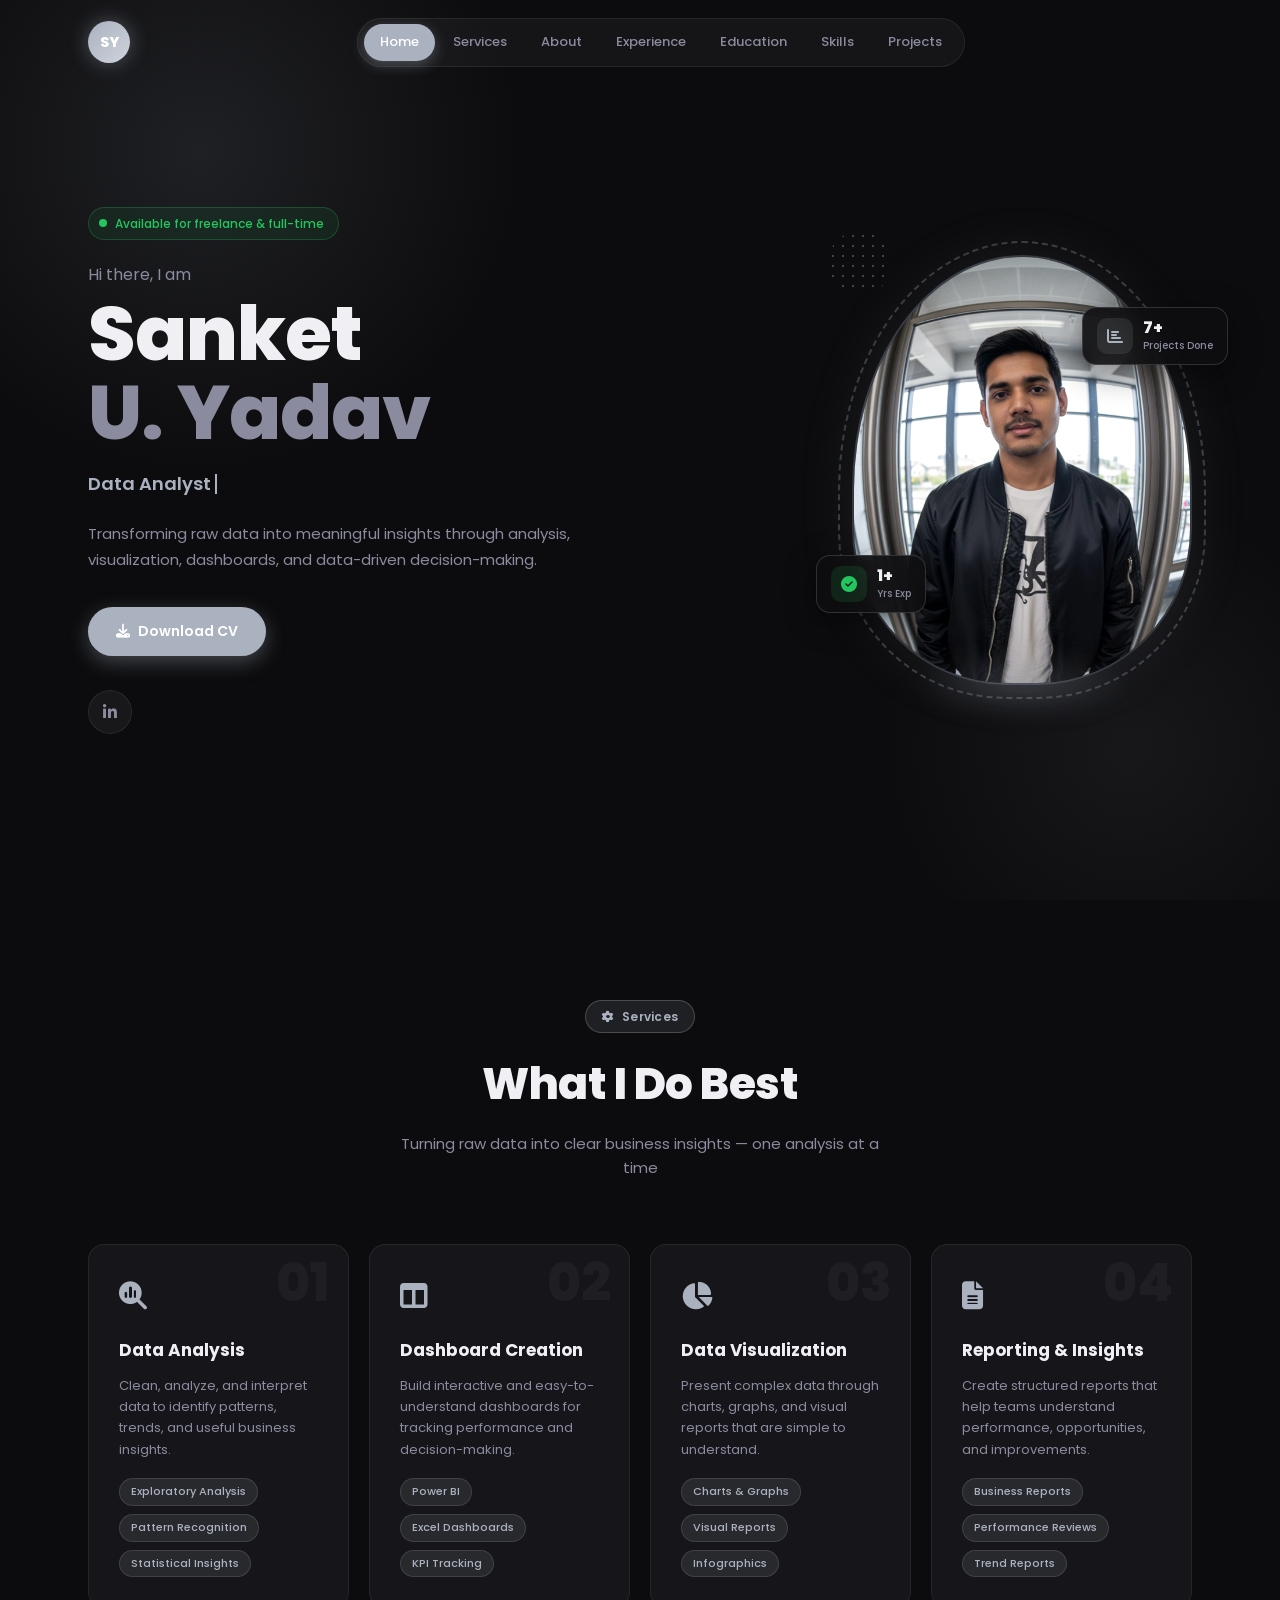
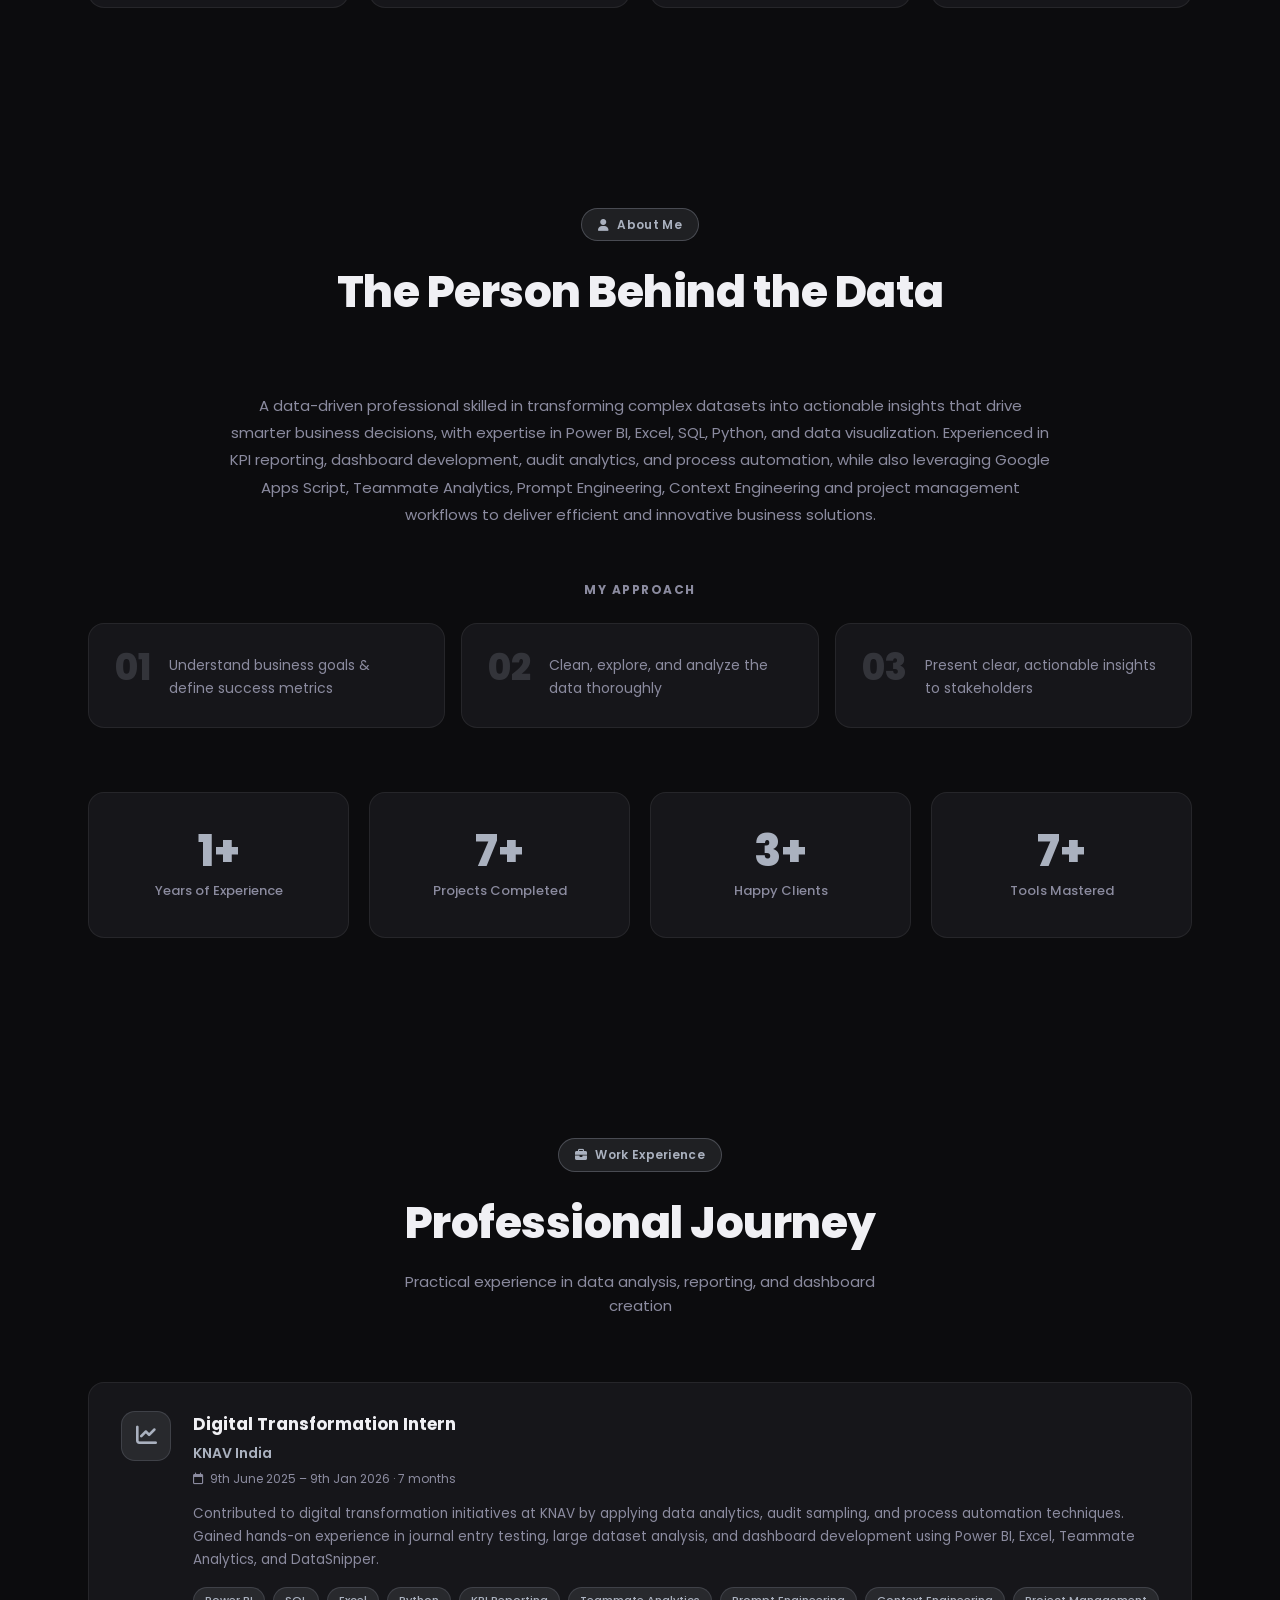
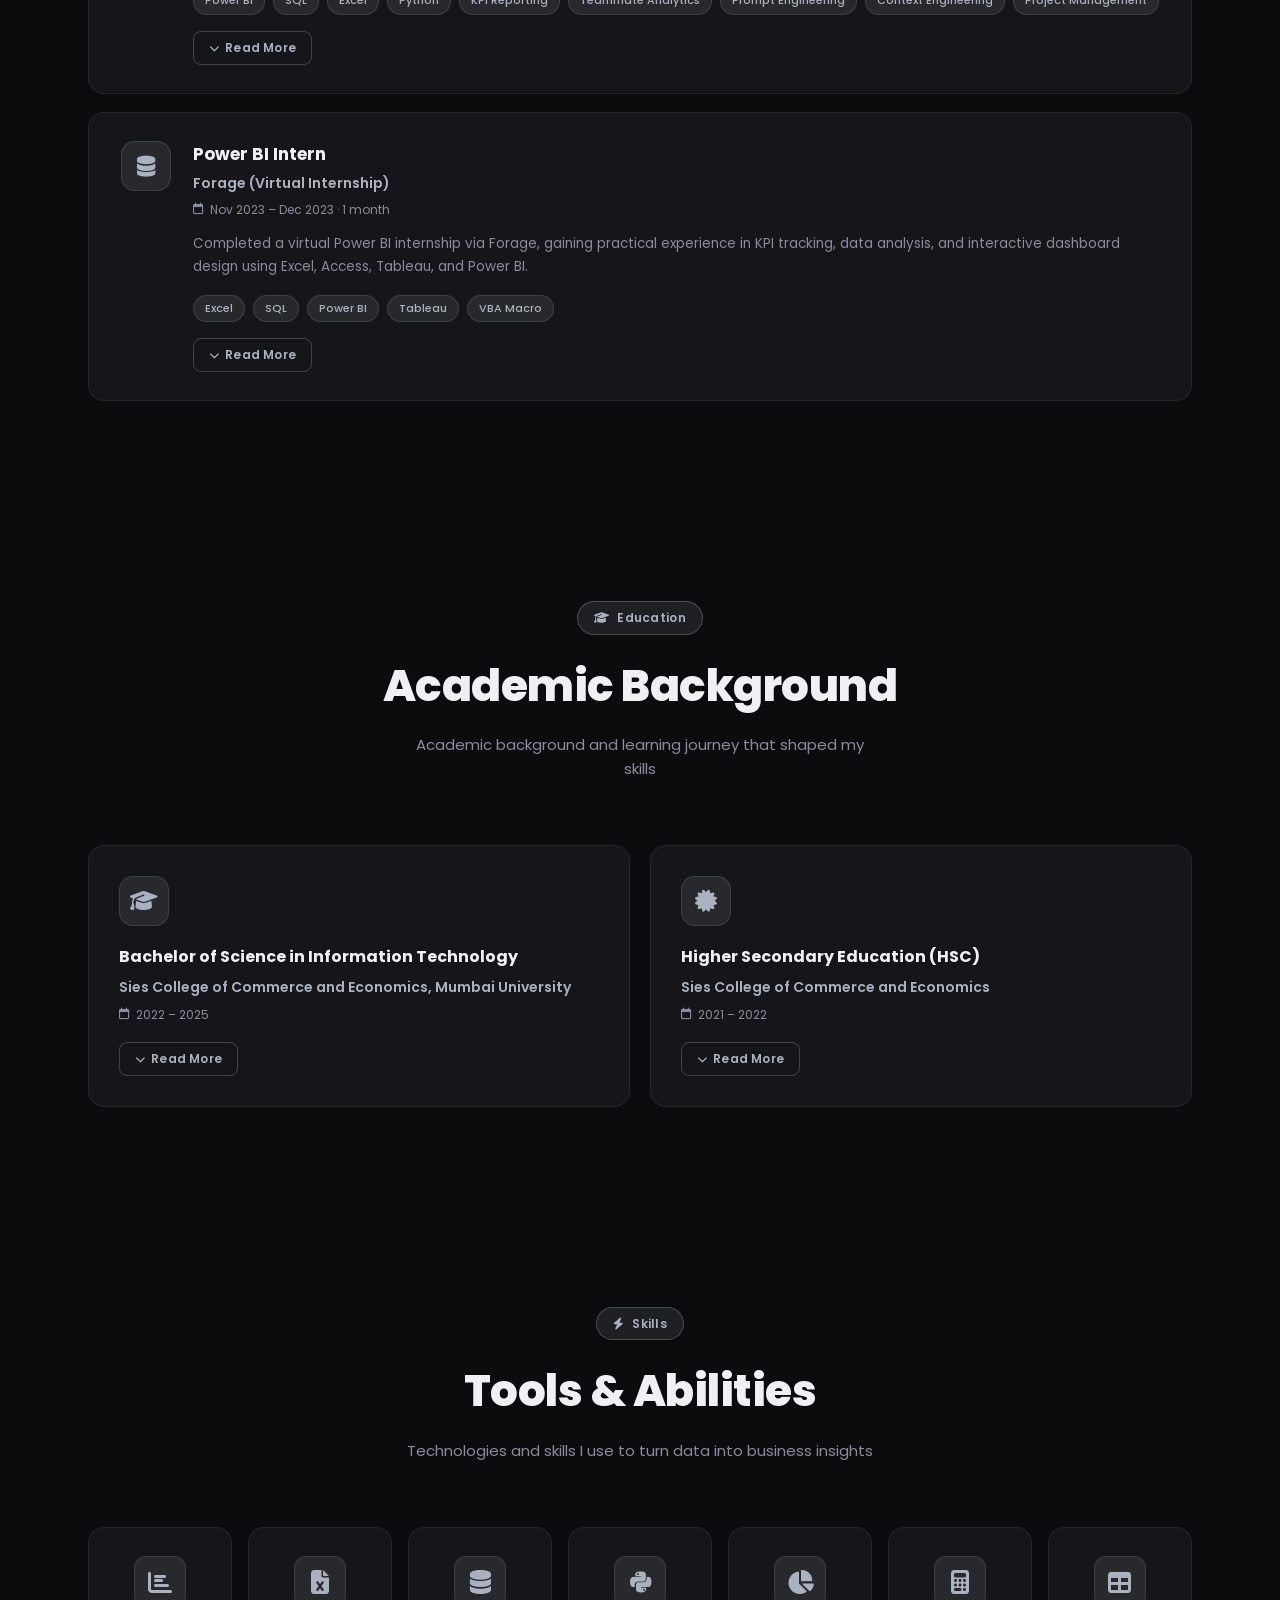
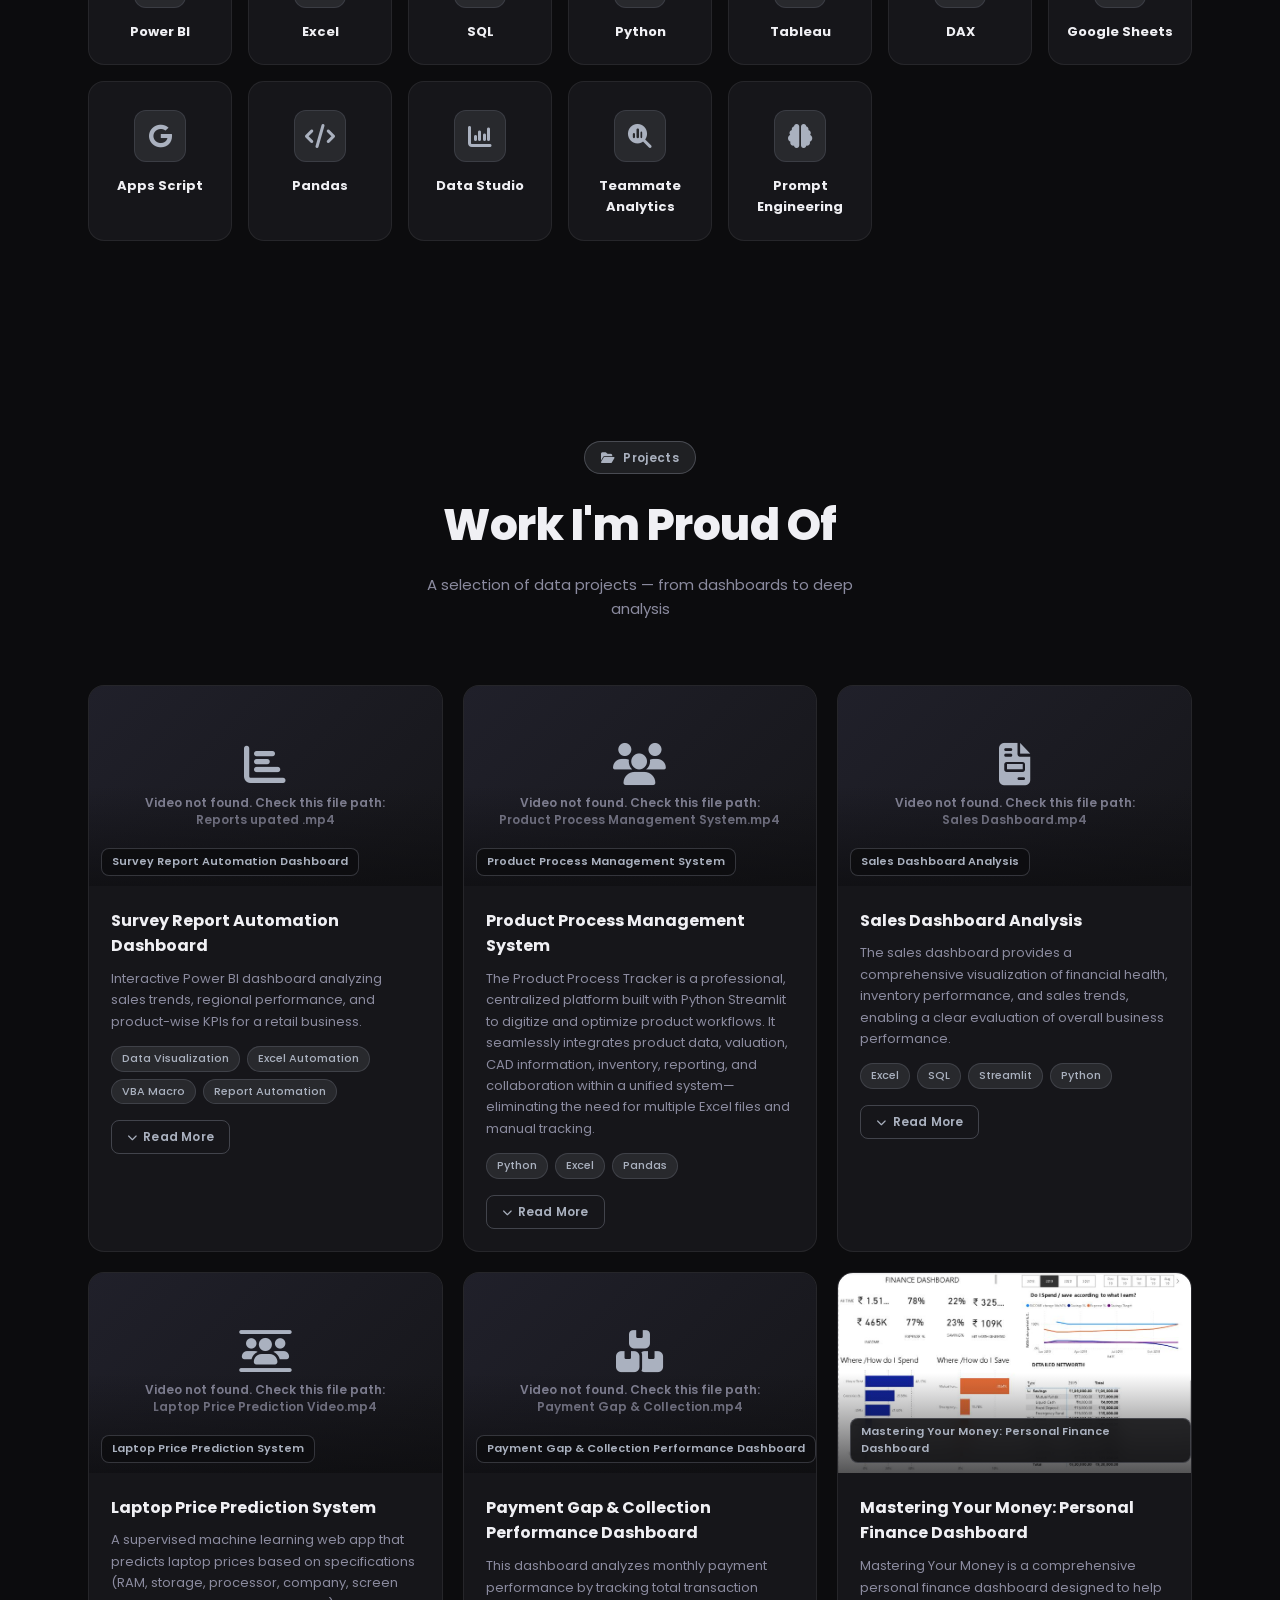
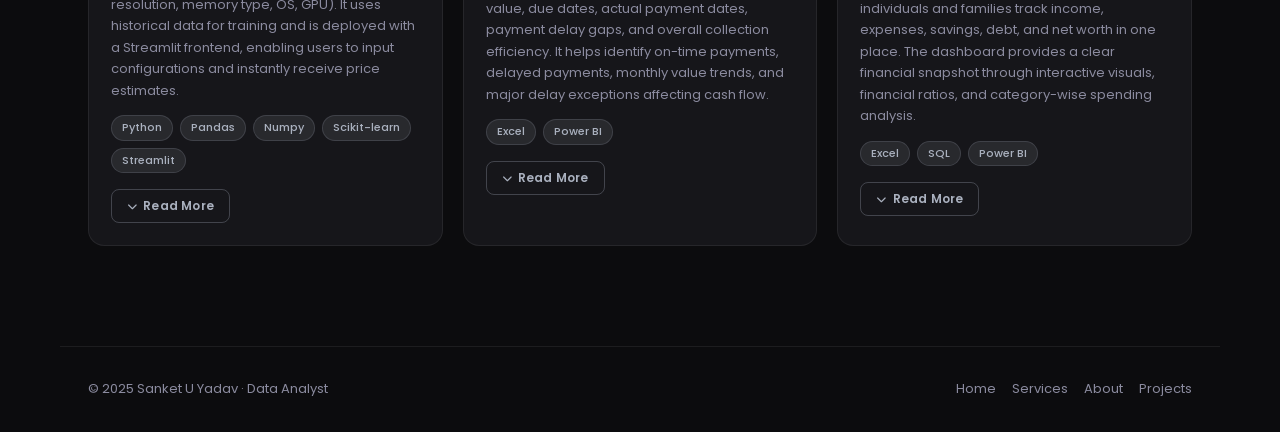
==== index.html @ 67f57cc2 "Add files via upload" ====
<!doctype html>
<html lang="en">
  <head>
    <meta charset="UTF-8" />
    <meta name="viewport" content="width=device-width, initial-scale=1.0" />
    <title>Sanket U Yadav · Data Analyst</title>
    <link
      href="https://fonts.googleapis.com/css2?family=Poppins:ital,wght@0,300;0,400;0,500;0,600;0,700;0,800;0,900;1,400&display=swap"
      rel="stylesheet"
    />
    <link
      rel="stylesheet"
      href="https://cdnjs.cloudflare.com/ajax/libs/font-awesome/6.5.0/css/all.min.css"
    />
    <style>
      :root {
        --accent: #aab1bf;
        --accent-dim: rgba(170, 177, 191, 0.12);
        --accent-glow: rgba(170, 177, 191, 0.25);
        --green: #22c55e;
        --gray: #8b8b9f;
        --bg: #0c0c0e;
        --bg-card: #16161a;
        --bg-card2: #1e1e23;
        --text: #f0f0f4;
        --text-sub: #8b8b9f;
        --border: rgba(255, 255, 255, 0.07);
        --accent-border: rgba(170, 177, 191, 0.3);
        --radius: 16px;
        --radius-lg: 24px;
        --t: 0.3s ease;
      }
      *,
      *::before,
      *::after {
        box-sizing: border-box;
        margin: 0;
        padding: 0;
      }
      html {
        scroll-behavior: smooth;
      }
      body {
        font-family: "Poppins", sans-serif;
        background: var(--bg);
        color: var(--text);
        overflow-x: hidden;
        line-height: 1.6;
      }
      ::-webkit-scrollbar {
        width: 5px;
      }
      ::-webkit-scrollbar-track {
        background: var(--bg);
      }
      ::-webkit-scrollbar-thumb {
        background: var(--accent);
        border-radius: 3px;
      }
      .wrap {
        max-width: 1160px;
        margin: 0 auto;
        padding: 0 28px;
      }
      a {
        text-decoration: none;
      }
      img {
        max-width: 100%;
      }

      /* HEADER */
      #siteHeader {
        position: fixed;
        top: 0;
        left: 0;
        right: 0;
        z-index: 1000;
        padding: 18px 0;
        transition:
          background var(--t),
          backdrop-filter var(--t),
          border-color var(--t);
        border-bottom: 1px solid transparent;
      }
      #siteHeader.scrolled {
        background: rgba(12, 12, 14, 0.9);
        backdrop-filter: blur(24px);
        -webkit-backdrop-filter: blur(24px);
        border-bottom-color: var(--border);
      }
      .nav-row {
        display: flex;
        align-items: center;
        justify-content: space-between;
        gap: 16px;
      }
      .logo-link {
        text-decoration: none;
      }
      .logo-circle {
        width: 42px;
        height: 42px;
        background: linear-gradient(135deg, var(--accent), #cfd4dd);
        border-radius: 50%;
        display: flex;
        align-items: center;
        justify-content: center;
        font-weight: 800;
        font-size: 14px;
        color: #fff;
        box-shadow: 0 0 20px rgba(170, 177, 191, 0.4);
      }
      .pill-nav {
        background: rgba(255, 255, 255, 0.04);
        border: 1px solid var(--border);
        border-radius: 50px;
        padding: 5px 6px;
        display: flex;
        gap: 2px;
      }
      .pill-nav a {
        color: var(--text-sub);
        font-size: 13px;
        font-weight: 500;
        padding: 8px 16px;
        border-radius: 50px;
        transition: all var(--t);
      }
      .pill-nav a:hover {
        color: var(--text);
      }
      .pill-nav a.active {
        background: var(--accent);
        color: #fff;
        box-shadow: 0 4px 14px rgba(170, 177, 191, 0.35);
      }
      .nav-right {
        display: flex;
        align-items: center;
        gap: 12px;
      }
      .ham {
        display: none;
        flex-direction: column;
        gap: 5px;
        background: none;
        border: none;
        cursor: pointer;
        padding: 4px;
      }
      .ham span {
        display: block;
        width: 22px;
        height: 2px;
        background: var(--text);
        border-radius: 2px;
        transition: all 0.3s;
      }
      .ham.active span:nth-child(1) {
        transform: translateY(7px) rotate(45deg);
      }
      .ham.active span:nth-child(2) {
        opacity: 0;
      }
      .ham.active span:nth-child(3) {
        transform: translateY(-7px) rotate(-45deg);
      }

      /* MOBILE NAV */
      .mob-nav {
        display: none;
        flex-direction: column;
        position: fixed;
        top: 73px;
        left: 0;
        right: 0;
        z-index: 999;
        background: rgba(12, 12, 14, 0.97);
        backdrop-filter: blur(24px);
        border-bottom: 1px solid var(--border);
        padding: 16px 24px 24px;
        gap: 4px;
        transform: translateY(-20px);
        opacity: 0;
        pointer-events: none;
        transition: all 0.3s;
      }
      .mob-nav.open {
        transform: translateY(0);
        opacity: 1;
        pointer-events: all;
      }
      .mob-nav a {
        color: var(--text-sub);
        padding: 12px 16px;
        border-radius: 12px;
        font-size: 14px;
        font-weight: 500;
        transition: all var(--t);
      }
      .mob-nav a:hover {
        background: var(--accent-dim);
        color: var(--accent);
      }
      .mob-nav a.blue {
        color: var(--accent);
      }

      /* HERO */
      #home {
        min-height: 100vh;
        display: flex;
        align-items: center;
        position: relative;
        overflow: hidden;
        padding: 100px 0 60px;
      }
      .hero-glow {
        position: absolute;
        top: -200px;
        left: -150px;
        width: 700px;
        height: 700px;
        background: radial-gradient(
          circle,
          rgba(170, 177, 191, 0.12) 0%,
          transparent 65%
        );
        pointer-events: none;
        z-index: 0;
      }
      .hero-glow-2 {
        position: absolute;
        bottom: -100px;
        right: -100px;
        width: 500px;
        height: 500px;
        background: radial-gradient(
          circle,
          rgba(170, 177, 191, 0.07) 0%,
          transparent 70%
        );
        pointer-events: none;
        z-index: 0;
      }
      .hero-inner {
        position: relative;
        z-index: 1;
        width: 100%;
        max-width: 1160px;
        margin: 0 auto;
        padding: 0 28px;
        display: flex;
        align-items: center;
        justify-content: space-between;
        gap: 48px;
      }
      .hero-left {
        flex: 1;
        max-width: 580px;
      }
      .hero-status {
        display: inline-flex;
        align-items: center;
        gap: 8px;
        background: rgba(34, 197, 94, 0.08);
        border: 1px solid rgba(34, 197, 94, 0.25);
        border-radius: 50px;
        padding: 6px 14px 6px 10px;
        font-size: 12px;
        font-weight: 500;
        color: var(--green);
        margin-bottom: 22px;
      }
      .hero-status-dot {
        width: 8px;
        height: 8px;
        background: var(--green);
        border-radius: 50%;
        animation: pulse-dot 2s ease-in-out infinite;
      }
      @keyframes pulse-dot {
        0%,
        100% {
          box-shadow: 0 0 0 0 rgba(34, 197, 94, 0.4);
        }
        50% {
          box-shadow: 0 0 0 5px rgba(34, 197, 94, 0);
        }
      }
      .hero-greeting {
        display: block;
        font-size: 16px;
        font-weight: 400;
        color: var(--text-sub);
        margin-bottom: 8px;
      }
      .hero-h1 {
        font-size: clamp(44px, 6vw, 76px);
        font-weight: 800;
        line-height: 1.03;
        margin-bottom: 18px;
        letter-spacing: -1px;
      }
      .hero-role {
        display: flex;
        align-items: center;
        font-size: 18px;
        font-weight: 600;
        color: var(--accent);
        margin-bottom: 22px;
        min-height: 28px;
      }
      .typed-cursor {
        display: inline-block;
        width: 2px;
        height: 1.1em;
        background: var(--accent);
        margin-left: 4px;
        animation: blink-cursor 0.75s step-end infinite;
        vertical-align: middle;
        flex-shrink: 0;
      }
      @keyframes blink-cursor {
        0%,
        100% {
          opacity: 1;
        }
        50% {
          opacity: 0;
        }
      }
      .hero-desc {
        color: var(--text-sub);
        font-size: 15px;
        line-height: 1.75;
        margin-bottom: 34px;
        max-width: 500px;
      }
      .hero-ctas {
        display: flex;
        gap: 12px;
        flex-wrap: wrap;
        margin-bottom: 34px;
      }
      .btn-primary {
        background: var(--accent);
        color: #fff;
        padding: 13px 28px;
        border-radius: 50px;
        font-size: 14px;
        font-weight: 600;
        display: inline-flex;
        align-items: center;
        gap: 8px;
        transition: all var(--t);
        box-shadow: 0 6px 20px rgba(170, 177, 191, 0.35);
      }
      .btn-primary:hover {
        opacity: 0.88;
        transform: translateY(-2px);
      }
      .btn-secondary {
        background: rgba(255, 255, 255, 0.05);
        border: 1px solid var(--border);
        color: var(--text);
        padding: 13px 28px;
        border-radius: 50px;
        font-size: 14px;
        font-weight: 600;
        display: inline-flex;
        align-items: center;
        gap: 8px;
        transition: all var(--t);
      }
      .btn-secondary:hover {
        background: rgba(255, 255, 255, 0.09);
        transform: translateY(-2px);
      }
      .hero-socials {
        display: flex;
        gap: 10px;
      }
      .social-btn {
        width: 44px;
        height: 44px;
        background: rgba(255, 255, 255, 0.05);
        border: 1px solid var(--border);
        border-radius: 50%;
        display: flex;
        align-items: center;
        justify-content: center;
        color: var(--text-sub);
        font-size: 16px;
        transition: all var(--t);
      }
      .social-btn:hover {
        background: var(--accent);
        color: #fff;
        border-color: var(--accent);
        transform: translateY(-3px);
        box-shadow: 0 6px 16px rgba(170, 177, 191, 0.35);
      }

      /* PROFILE FRAME */
      .hero-right {
        flex-shrink: 0;
      }
      .pf-frame {
        position: relative;
        width: 340px;
        height: 430px;
      }
      .pf-ring {
        position: absolute;
        inset: -14px;
        border: 2px dashed rgba(170, 177, 191, 0.28);
        border-radius: 55% 55% 50% 50% / 60% 60% 40% 40%;
        animation: spin-ring 22s linear infinite;
      }
      @keyframes spin-ring {
        to {
          transform: rotate(360deg);
        }
      }
      .pf-dots-tl {
        position: absolute;
        top: -24px;
        left: -24px;
        width: 64px;
        height: 64px;
        background-image: radial-gradient(
          circle,
          rgba(170, 177, 191, 0.35) 1.5px,
          transparent 1.5px
        );
        background-size: 10px 10px;
        border-radius: 50%;
        z-index: 2;
      }
      .pf-bg {
        position: absolute;
        inset: 0;
        border-radius: 55% 55% 50% 50% / 60% 60% 40% 40%;
        overflow: hidden;
        background: linear-gradient(160deg, #20202a 0%, #131316 100%);
        border: 2px solid rgba(170, 177, 191, 0.22);
        box-shadow:
          inset 0 0 40px rgba(0, 0, 0, 0.5),
          0 0 60px rgba(170, 177, 191, 0.1);
      }
      .pf-img {
        width: 100%;
        height: 100%;
        object-fit: cover;
        object-position: top center;
        display: block;
        filter: contrast(1.05) saturate(0.85);
        transition: transform 0.5s ease;
      }
      .pf-frame:hover .pf-img {
        transform: scale(1.03);
      }
      .pf-silhouette {
        width: 100%;
        height: 100%;
        align-items: center;
        justify-content: center;
        font-size: 110px;
        color: rgba(170, 177, 191, 0.15);
      }
      .pf-badge {
        position: absolute;
        right: -36px;
        top: 52px;
        background: rgba(14, 14, 16, 0.9);
        border: 1px solid rgba(170, 177, 191, 0.22);
        border-radius: 14px;
        padding: 10px 14px;
        display: flex;
        align-items: center;
        gap: 10px;
        backdrop-filter: blur(16px);
        box-shadow: 0 8px 32px rgba(0, 0, 0, 0.45);
        animation: float-a 3.2s ease-in-out infinite;
        z-index: 5;
        white-space: nowrap;
      }
      @keyframes float-a {
        0%,
        100% {
          transform: translateY(0);
        }
        50% {
          transform: translateY(-7px);
        }
      }
      .pf-badge-icon {
        width: 36px;
        height: 36px;
        background: var(--accent-dim);
        border-radius: 10px;
        display: flex;
        align-items: center;
        justify-content: center;
        color: var(--accent);
        font-size: 16px;
        flex-shrink: 0;
      }
      .pf-badge-2 {
        position: absolute;
        left: -36px;
        bottom: 72px;
        background: rgba(14, 14, 16, 0.9);
        border: 1px solid rgba(170, 177, 191, 0.22);
        border-radius: 14px;
        padding: 10px 14px;
        display: flex;
        align-items: center;
        gap: 10px;
        backdrop-filter: blur(16px);
        box-shadow: 0 8px 32px rgba(0, 0, 0, 0.45);
        animation: float-b 3.2s ease-in-out infinite 1.6s;
        z-index: 5;
        white-space: nowrap;
      }
      @keyframes float-b {
        0%,
        100% {
          transform: translateY(0);
        }
        50% {
          transform: translateY(-7px);
        }
      }
      .pf-badge-2-icon {
        width: 36px;
        height: 36px;
        background: rgba(34, 197, 94, 0.12);
        border-radius: 10px;
        display: flex;
        align-items: center;
        justify-content: center;
        color: var(--green);
        font-size: 16px;
        flex-shrink: 0;
      }
      .pf-badge-num {
        display: block;
        font-weight: 800;
        font-size: 16px;
        line-height: 1.2;
      }
      .pf-badge-lbl {
        display: block;
        font-size: 10px;
        color: var(--text-sub);
        font-weight: 500;
      }
      .pf-glow-bottom {
        position: absolute;
        bottom: -28px;
        left: 50%;
        transform: translateX(-50%);
        width: 220px;
        height: 60px;
        background: radial-gradient(
          ellipse,
          rgba(170, 177, 191, 0.28),
          transparent 70%
        );
        filter: blur(12px);
        pointer-events: none;
      }

      /* SECTIONS */
      section {
        padding: 100px 0;
      }
      .s-head {
        text-align: center;
        margin-bottom: 64px;
      }
      .s-label {
        display: inline-flex;
        align-items: center;
        gap: 8px;
        background: var(--accent-dim);
        border: 1px solid var(--accent-border);
        color: var(--accent);
        border-radius: 50px;
        padding: 6px 16px;
        font-size: 12px;
        font-weight: 600;
        margin-bottom: 16px;
        letter-spacing: 0.3px;
      }
      .s-head h2 {
        font-size: clamp(28px, 4vw, 44px);
        font-weight: 800;
        margin-bottom: 12px;
        letter-spacing: -0.5px;
      }
      .s-head p {
        color: var(--text-sub);
        font-size: 15px;
        max-width: 480px;
        margin: 0 auto;
      }
      .reveal {
        opacity: 0;
        transform: translateY(28px);
        transition:
          opacity 0.65s ease,
          transform 0.65s ease;
      }
      .reveal.visible {
        opacity: 1;
        transform: translateY(0);
      }

      /* SERVICES */
      .svc-grid {
        display: grid;
        grid-template-columns: repeat(auto-fit, minmax(260px, 1fr));
        gap: 20px;
      }
      .svc-card {
        background: var(--bg-card);
        border: 1px solid var(--border);
        border-radius: var(--radius);
        padding: 30px;
        position: relative;
        overflow: hidden;
        transition: all var(--t);
      }
      .svc-card::before {
        content: "";
        position: absolute;
        top: 0;
        left: 0;
        right: 0;
        height: 2px;
        background: linear-gradient(
          90deg,
          transparent,
          var(--accent),
          transparent
        );
        opacity: 0;
        transition: opacity var(--t);
      }
      .svc-card:hover {
        border-color: var(--accent-border);
        transform: translateY(-5px);
        box-shadow: 0 16px 40px rgba(0, 0, 0, 0.3);
      }
      .svc-card:hover::before {
        opacity: 1;
      }
      .svc-num {
        position: absolute;
        top: 12px;
        right: 18px;
        font-size: 52px;
        font-weight: 800;
        line-height: 1;
        color: rgba(170, 177, 191, 0.06);
      }
      .svc-icon {
        font-size: 28px;
        color: var(--accent);
        margin-bottom: 18px;
        display: block;
      }
      .svc-card h3 {
        font-size: 17px;
        font-weight: 700;
        margin-bottom: 10px;
      }
      .svc-card p {
        font-size: 13px;
        color: var(--text-sub);
        line-height: 1.65;
        margin-bottom: 18px;
      }
      .svc-pills {
        display: flex;
        flex-wrap: wrap;
        gap: 8px;
      }
      .svc-pill {
        background: var(--accent-dim);
        border: 1px solid rgba(170, 177, 191, 0.18);
        color: var(--accent);
        font-size: 11px;
        font-weight: 500;
        padding: 4px 11px;
        border-radius: 50px;
      }

      /* ABOUT */
      .about-p {
        max-width: 820px;
        margin: 0 auto 52px;
        color: var(--text-sub);
        font-size: 15px;
        line-height: 1.82;
        text-align: center;
      }
      .approach-label {
        text-align: center;
        font-size: 12px;
        font-weight: 700;
        color: var(--text-sub);
        letter-spacing: 1.5px;
        text-transform: uppercase;
        margin-bottom: 24px;
      }
      .approach-grid {
        display: grid;
        grid-template-columns: repeat(auto-fit, minmax(260px, 1fr));
        gap: 16px;
        margin-bottom: 64px;
      }
      .app-card {
        background: var(--bg-card);
        border: 1px solid var(--border);
        border-radius: var(--radius);
        padding: 26px;
        display: flex;
        align-items: flex-start;
        gap: 18px;
        transition: all var(--t);
      }
      .app-card:hover {
        border-color: var(--accent-border);
        transform: translateY(-4px);
      }
      .app-num {
        font-size: 36px;
        font-weight: 800;
        color: rgba(170, 177, 191, 0.2);
        line-height: 1;
        flex-shrink: 0;
      }
      .app-txt {
        font-size: 14px;
        line-height: 1.65;
        color: var(--text-sub);
        margin-top: 4px;
      }
      .stats-row {
        display: grid;
        grid-template-columns: repeat(auto-fit, minmax(150px, 1fr));
        gap: 20px;
      }
      .stat-item {
        text-align: center;
        background: var(--bg-card);
        border: 1px solid var(--border);
        border-radius: var(--radius);
        padding: 36px 20px;
        transition: all var(--t);
      }
      .stat-item:hover {
        border-color: var(--accent-border);
        transform: translateY(-4px);
      }
      .stat-num {
        font-size: 44px;
        font-weight: 800;
        color: var(--accent);
        display: block;
        margin-bottom: 8px;
        line-height: 1;
      }
      .stat-lbl {
        font-size: 13px;
        color: var(--text-sub);
        font-weight: 500;
      }

      /* EXPERIENCE */
      .exp-grid {
        display: flex;
        flex-direction: column;
        gap: 18px;
      }
      .exp-card {
        background: var(--bg-card);
        border: 1px solid var(--border);
        border-radius: var(--radius);
        padding: 28px 32px;
        display: flex;
        gap: 22px;
        transition:
          border-color var(--t),
          box-shadow var(--t);
        position: relative;
        overflow: hidden;
      }
      .exp-card::before {
        content: "";
        position: absolute;
        left: 0;
        top: 0;
        bottom: 0;
        width: 3px;
        background: var(--accent);
        opacity: 0;
        transition: opacity var(--t);
        border-radius: 0 2px 2px 0;
      }
      .exp-card:hover {
        border-color: var(--accent-border);
        box-shadow: 0 8px 28px rgba(0, 0, 0, 0.25);
      }
      .exp-card:hover::before {
        opacity: 1;
      }
      .exp-icon {
        width: 50px;
        height: 50px;
        flex-shrink: 0;
        background: var(--accent-dim);
        border-radius: 14px;
        display: flex;
        align-items: center;
        justify-content: center;
        color: var(--accent);
        font-size: 21px;
        border: 1px solid rgba(170, 177, 191, 0.18);
      }
      .exp-body {
        flex: 1;
        min-width: 0;
      }
      .exp-role {
        font-size: 17px;
        font-weight: 700;
        margin-bottom: 4px;
      }
      .exp-company {
        font-size: 14px;
        color: var(--accent);
        font-weight: 600;
        margin-bottom: 5px;
      }
      .exp-period {
        font-size: 12px;
        color: var(--text-sub);
        margin-bottom: 14px;
        display: flex;
        align-items: center;
        gap: 6px;
      }
      .exp-desc {
        font-size: 13.5px;
        color: var(--text-sub);
        line-height: 1.7;
      }
      .exp-tags {
        display: flex;
        flex-wrap: wrap;
        gap: 8px;
        margin-top: 16px;
      }
      .exp-tag {
        background: var(--accent-dim);
        border: 1px solid rgba(170, 177, 191, 0.18);
        color: var(--accent);
        font-size: 11px;
        font-weight: 500;
        padding: 4px 11px;
        border-radius: 50px;
      }

      /* EDUCATION */
      .edu-grid {
        display: grid;
        grid-template-columns: repeat(auto-fit, minmax(300px, 1fr));
        gap: 20px;
      }
      .edu-card {
        background: var(--bg-card);
        border: 1px solid var(--border);
        border-radius: var(--radius);
        padding: 30px;
        transition: all var(--t);
      }
      .edu-card:hover {
        border-color: var(--accent-border);
        transform: translateY(-4px);
      }
      .edu-icon {
        width: 50px;
        height: 50px;
        background: var(--accent-dim);
        border-radius: 14px;
        display: flex;
        align-items: center;
        justify-content: center;
        color: var(--accent);
        font-size: 22px;
        margin-bottom: 18px;
        border: 1px solid rgba(170, 177, 191, 0.18);
      }
      .edu-degree {
        font-size: 16px;
        font-weight: 700;
        margin-bottom: 7px;
      }
      .edu-school {
        font-size: 14px;
        color: var(--accent);
        font-weight: 600;
        margin-bottom: 6px;
      }
      .edu-period {
        font-size: 12px;
        color: var(--text-sub);
        display: flex;
        align-items: center;
        gap: 6px;
      }

      /* ================================================================
       SKILLS — Image + Icon support
    ================================================================ */
      .skills-grid {
        display: grid;
        grid-template-columns: repeat(auto-fill, minmax(136px, 1fr));
        gap: 16px;
      }
      .skill-card {
        background: var(--bg-card);
        border: 1px solid var(--border);
        border-radius: var(--radius);
        padding: 28px 16px 22px;
        text-align: center;
        transition: all var(--t);
        cursor: default;
      }
      .skill-card:hover {
        border-color: var(--accent-border);
        transform: translateY(-5px);
        background: var(--bg-card2);
        box-shadow: 0 12px 32px rgba(0, 0, 0, 0.3);
      }

      /* Icon wrapper — same space whether img or FA icon */
      .skill-icon-wrap {
        width: 52px;
        height: 52px;
        margin: 0 auto 14px;
        display: flex;
        align-items: center;
        justify-content: center;
        border-radius: 12px;
        background: var(--accent-dim);
        border: 1px solid rgba(170, 177, 191, 0.15);
        overflow: hidden;
        transition: all var(--t);
      }
      .skill-card:hover .skill-icon-wrap {
        background: rgba(170, 177, 191, 0.2);
        border-color: rgba(170, 177, 191, 0.35);
        box-shadow: 0 4px 16px rgba(170, 177, 191, 0.2);
      }
      /* Image mode */
      .skill-tool-img {
        width: 32px;
        height: 32px;
        object-fit: contain;
        display: block;
        border-radius: 4px;
        filter: brightness(1) saturate(1);
        transition: transform 0.3s ease;
      }
      .skill-card:hover .skill-tool-img {
        transform: scale(1.1);
      }
      /* FA icon fallback / default */
      .skill-fa-icon {
        font-size: 24px;
        color: var(--accent);
        display: block;
      }
      .skill-name {
        font-size: 13px;
        font-weight: 700;
        display: block;
      }

      /* ================================================================
       PROJECTS — Image + Icon support
    ================================================================ */
      .proj-grid {
        display: grid;
        grid-template-columns: repeat(auto-fill, minmax(330px, 1fr));
        gap: 20px;
      }
      .proj-card {
        background: var(--bg-card);
        border: 1px solid var(--border);
        border-radius: var(--radius);
        overflow: hidden;
        transition:
          border-color var(--t),
          box-shadow var(--t);
      }
      .proj-card:hover {
        border-color: var(--accent-border);
        box-shadow: 0 20px 48px rgba(0, 0, 0, 0.45);
      }

      /* Thumbnail base */
      .proj-thumb {
        width: 100%;
        height: 200px;
        background: linear-gradient(135deg, #20202a 0%, #16161a 100%);
        display: flex;
        align-items: center;
        justify-content: center;
        position: relative;
        overflow: hidden;
      }
      /* Radial bg glow */
      .proj-thumb-bg {
        position: absolute;
        inset: 0;
        background: radial-gradient(
          circle at 50% 50%,
          rgba(170, 177, 191, 0.1),
          transparent 70%
        );
        z-index: 0;
      }

      /* Default FA icon shown when no image or image fails */
      .proj-thumb-icon {
        position: relative;
        z-index: 1;
        font-size: 52px;
        color: var(--accent);
        transition: transform 0.4s ease;
      }
      .proj-card:hover .proj-thumb-icon {
        transform: scale(1.08);
      }

      /* Project screenshot image */
      .proj-thumb-img {
        position: absolute;
        inset: 0;
        width: 100%;
        height: 100%;
        object-fit: cover;
        object-position: top center;
        z-index: 2;
        transition:
          transform 0.45s ease,
          opacity 0.3s ease;
      }
      .proj-card:hover .proj-thumb-img {
        transform: scale(1.04);
      }

      /* Project thumbnail video - use this when you want video instead of image */
      .proj-thumb-video {
        position: absolute;
        inset: 0;
        width: 100%;
        height: 100%;
        object-fit: cover;
        object-position: center;
        z-index: 2;
        display: block;
        background: #000;
        transition:
          transform 0.45s ease,
          opacity 0.3s ease;
      }
      .proj-card:hover .proj-thumb-video {
        transform: scale(1.04);
      }

      /* Fallback shown only if the video file path is wrong or the video cannot load */
      .proj-video-fallback {
        position: absolute;
        inset: 0;
        z-index: 2;
        display: none;
        flex-direction: column;
        align-items: center;
        justify-content: center;
        gap: 10px;
        background: linear-gradient(135deg, #20202a 0%, #16161a 100%);
        color: var(--accent);
        text-align: center;
        padding: 18px;
      }
      .proj-video-fallback i {
        font-size: 42px;
      }
      .proj-video-fallback span {
        font-size: 12px;
        font-weight: 600;
        color: var(--text-sub);
        line-height: 1.4;
      }
      .proj-thumb.video-error .proj-thumb-video {
        display: none;
      }
      .proj-thumb.video-error .proj-video-fallback {
        display: flex;
      }

      /* Dark gradient overlay at bottom of image/video for readability */
      .proj-thumb-overlay {
        position: absolute;
        bottom: 0;
        left: 0;
        right: 0;
        height: 50%;
        background: linear-gradient(
          to bottom,
          transparent 0%,
          rgba(12, 12, 14, 0.7) 100%
        );
        z-index: 3;
        pointer-events: none;
      }

      /* Label badge inside thumbnail */
      .proj-thumb-label {
        position: absolute;
        bottom: 10px;
        left: 12px;
        z-index: 4;
        background: rgba(14, 14, 16, 0.85);
        border: 1px solid rgba(170, 177, 191, 0.25);
        backdrop-filter: blur(8px);
        border-radius: 8px;
        padding: 4px 10px;
        font-size: 11px;
        font-weight: 600;
        color: var(--accent);
        display: none; /* shown only when image is present */
      }

      .proj-body {
        padding: 22px;
      }
      .proj-title {
        font-size: 16px;
        font-weight: 700;
        margin-bottom: 9px;
      }
      .proj-desc {
        font-size: 13px;
        color: var(--text-sub);
        line-height: 1.65;
      }
      .proj-tags {
        display: flex;
        flex-wrap: wrap;
        gap: 7px;
        margin-top: 14px;
        margin-bottom: 0;
      }
      .proj-tag {
        background: var(--accent-dim);
        border: 1px solid rgba(170, 177, 191, 0.18);
        color: var(--accent);
        font-size: 11px;
        font-weight: 500;
        padding: 3px 10px;
        border-radius: 50px;
      }

      /* READ MORE */
      .btn-read-more {
        display: inline-flex;
        align-items: center;
        gap: 6px;
        background: transparent;
        border: 1px solid var(--accent-border);
        color: var(--accent);
        font-family: "Poppins", sans-serif;
        font-size: 12px;
        font-weight: 600;
        padding: 7px 15px;
        border-radius: 8px;
        cursor: pointer;
        margin-top: 16px;
        transition: all var(--t);
        letter-spacing: 0.2px;
      }
      .btn-read-more:hover {
        background: var(--accent-dim);
        border-color: var(--accent);
        transform: translateY(-1px);
        box-shadow: 0 4px 12px rgba(170, 177, 191, 0.2);
      }
      .btn-read-more i {
        font-size: 10px;
        transition: transform 0.3s ease;
      }
      .btn-read-more.open i {
        transform: rotate(180deg);
      }

      /* EXTRA CONTENT */
      .extra-content {
        max-height: 0;
        overflow: hidden;
        transition:
          max-height 0.45s ease,
          opacity 0.45s ease,
          margin-top 0.45s ease;
        opacity: 0;
        margin-top: 0;
      }
      .extra-content.expanded {
        max-height: 640px;
        opacity: 1;
        margin-top: 16px;
      }
      .extra-content-inner {
        border-top: 1px solid var(--border);
        padding-top: 16px;
      }
      .extra-content ul {
        list-style: none;
        display: flex;
        flex-direction: column;
        gap: 10px;
        margin-bottom: 14px;
      }
      .extra-content ul li {
        font-size: 13px;
        color: var(--text-sub);
        line-height: 1.65;
        padding-left: 18px;
        position: relative;
      }
      .extra-content ul li::before {
        content: "";
        position: absolute;
        left: 0;
        top: 8px;
        width: 6px;
        height: 6px;
        border-radius: 50%;
        background: var(--accent);
        opacity: 0.7;
      }
      .extra-content p {
        font-size: 13px;
        color: var(--text-sub);
        line-height: 1.7;
        margin-bottom: 10px;
      }
      .extra-highlight {
        display: inline-flex;
        align-items: center;
        gap: 7px;
        background: rgba(34, 197, 94, 0.08);
        border: 1px solid rgba(34, 197, 94, 0.2);
        color: var(--green);
        font-size: 12px;
        font-weight: 600;
        padding: 6px 12px;
        border-radius: 8px;
        margin-top: 6px;
        margin-right: 8px;
        margin-bottom: 4px;
      }
      .extra-highlights {
        display: flex;
        flex-wrap: wrap;
        gap: 8px;
        margin-top: 10px;
      }

      /* FOOTER */
      footer {
        border-top: 1px solid var(--border);
        padding: 32px 28px;
        max-width: 1160px;
        margin: 0 auto;
        display: flex;
        align-items: center;
        justify-content: space-between;
        flex-wrap: wrap;
        gap: 16px;
        font-size: 13px;
        color: var(--text-sub);
      }
      .ft-links {
        display: flex;
        flex-wrap: wrap;
        gap: 16px;
      }
      .ft-links a {
        color: var(--text-sub);
        font-size: 13px;
        transition: color var(--t);
      }
      .ft-links a:hover {
        color: var(--accent);
      }

      /* RESPONSIVE */
      @media (max-width: 960px) {
        .pill-nav {
          display: none;
        }
        .ham {
          display: flex;
        }
        .mob-nav {
          display: flex;
        }
        .hero-inner {
          flex-direction: column-reverse;
          padding-top: 20px;
          text-align: center;
          gap: 40px;
        }
        .hero-left {
          max-width: 100%;
        }
        .hero-ctas,
        .hero-socials {
          justify-content: center;
        }
        .hero-desc {
          margin-left: auto;
          margin-right: auto;
        }
        .pf-frame {
          width: 280px;
          height: 360px;
        }
        .pf-badge {
          right: -10px;
        }
        .pf-badge-2 {
          left: -10px;
        }
      }
      @media (max-width: 600px) {
        section {
          padding: 70px 0;
        }
        .pf-frame {
          width: 240px;
          height: 310px;
        }
        .exp-card {
          flex-direction: column;
          padding: 22px;
        }
        footer {
          flex-direction: column;
          text-align: center;
        }
        .ft-links {
          justify-content: center;
        }
        .proj-grid {
          grid-template-columns: 1fr;
        }
      }
    </style>
  </head>
  <body>
    <!-- HEADER -->
    <header id="siteHeader">
      <div class="nav-row wrap">
        <a href="#home" class="logo-link"><div class="logo-circle">SY</div></a>
        <nav class="pill-nav" id="pillNav">
          <a href="#home" class="active">Home</a>
          <a href="#services">Services</a>
          <a href="#about">About</a>
          <a href="#experience">Experience</a>
          <a href="#education">Education</a>
          <a href="#skills">Skills</a>
          <a href="#projects">Projects</a>
        </nav>
        <div class="nav-right">
          <button
            class="ham"
            id="hamBtn"
            onclick="toggleNav()"
            aria-label="Menu"
          >
            <span></span><span></span><span></span>
          </button>
        </div>
      </div>
    </header>
    <nav class="mob-nav" id="mobNav">
      <a href="#home" onclick="closeNav()">Home</a>
      <a href="#services" onclick="closeNav()">Services</a>
      <a href="#about" onclick="closeNav()">About</a>
      <a href="#experience" onclick="closeNav()">Work Experience</a>
      <a href="#education" onclick="closeNav()">Education</a>
      <a href="#skills" onclick="closeNav()">Skills</a>
      <a href="#projects" onclick="closeNav()">Projects</a>
    </nav>

    <!-- HERO -->
    <section id="home">
      <div class="hero-glow"></div>
      <div class="hero-glow-2"></div>
      <div class="hero-inner">
        <div class="hero-left">
          <span class="hero-status"
            ><span class="hero-status-dot"></span>Available for freelance &amp;
            full-time</span
          >
          <span class="hero-greeting">Hi there, I am</span>
          <h1 class="hero-h1">
            Sanket<br /><span style="color: var(--gray)">U. Yadav</span>
          </h1>
          <div class="hero-role">
            <span id="typedText">Data Analyst</span
            ><span class="typed-cursor"></span>
          </div>
          <p class="hero-desc">
            Transforming raw data into meaningful insights through analysis,
            visualization, dashboards, and data-driven decision-making.
          </p>
          <div class="hero-ctas">
            <a
              href="Sanket resume-3.pdf"
              class="btn-primary"
              download="Sanket_U_Yadav_Resume.pdf"
              ><i class="fa-solid fa-download"></i> Download CV</a
            >
          </div>
          <div class="hero-socials">
            <a
              href="https://www.linkedin.com/in/sanket-yadav-6a1a2b272/?skipRedirect=true"
              class="social-btn"
              aria-label="LinkedIn"
              ><i class="fa-brands fa-linkedin-in"></i
            ></a>
          </div>
        </div>
        <div class="hero-right">
          <div class="pf-frame">
            <div class="pf-ring"></div>
            <div class="pf-dots-tl"></div>
            <div class="pf-bg">
              <img
                class="pf-img"
                src="profile.jpeg"
                alt="Sanket U Yadav"
                loading="eager"
                decoding="async"
                onerror="
                  this.style.display = 'none';
                  document.getElementById('pfSilhouette').style.display =
                    'flex';
                "
              />
              <div
                class="pf-silhouette"
                id="pfSilhouette"
                style="display: none"
              >
                <i class="fa-solid fa-user-tie"></i>
              </div>
            </div>
            <div class="pf-badge">
              <div class="pf-badge-icon">
                <i class="fa-solid fa-chart-bar"></i>
              </div>
              <div>
                <span class="pf-badge-num">7+</span
                ><span class="pf-badge-lbl">Projects Done</span>
              </div>
            </div>
            <div class="pf-badge-2">
              <div class="pf-badge-2-icon">
                <i class="fa-solid fa-circle-check"></i>
              </div>
              <div>
                <span class="pf-badge-num">1+</span
                ><span class="pf-badge-lbl">Yrs Exp</span>
              </div>
            </div>
            <div class="pf-glow-bottom"></div>
          </div>
        </div>
      </div>
    </section>

    <!-- SERVICES -->
    <section id="services">
      <div class="wrap">
        <div class="s-head">
          <div class="s-label"><i class="fa-solid fa-gear"></i> Services</div>
          <h2>What I Do Best</h2>
          <p>
            Turning raw data into clear business insights — one analysis at a
            time
          </p>
        </div>
        <div class="svc-grid">
          <div class="svc-card reveal">
            <div class="svc-num">01</div>
            <span class="svc-icon"
              ><i class="fa-solid fa-magnifying-glass-chart"></i
            ></span>
            <h3>Data Analysis</h3>
            <p>
              Clean, analyze, and interpret data to identify patterns, trends,
              and useful business insights.
            </p>
            <div class="svc-pills">
              <span class="svc-pill">Exploratory Analysis</span
              ><span class="svc-pill">Pattern Recognition</span
              ><span class="svc-pill">Statistical Insights</span>
            </div>
          </div>
          <div class="svc-card reveal">
            <div class="svc-num">02</div>
            <span class="svc-icon"
              ><i class="fa-solid fa-table-columns"></i
            ></span>
            <h3>Dashboard Creation</h3>
            <p>
              Build interactive and easy-to-understand dashboards for tracking
              performance and decision-making.
            </p>
            <div class="svc-pills">
              <span class="svc-pill">Power BI</span
              ><span class="svc-pill">Excel Dashboards</span
              ><span class="svc-pill">KPI Tracking</span>
            </div>
          </div>
          <div class="svc-card reveal">
            <div class="svc-num">03</div>
            <span class="svc-icon"><i class="fa-solid fa-chart-pie"></i></span>
            <h3>Data Visualization</h3>
            <p>
              Present complex data through charts, graphs, and visual reports
              that are simple to understand.
            </p>
            <div class="svc-pills">
              <span class="svc-pill">Charts &amp; Graphs</span
              ><span class="svc-pill">Visual Reports</span
              ><span class="svc-pill">Infographics</span>
            </div>
          </div>
          <div class="svc-card reveal">
            <div class="svc-num">04</div>
            <span class="svc-icon"><i class="fa-solid fa-file-lines"></i></span>
            <h3>Reporting &amp; Insights</h3>
            <p>
              Create structured reports that help teams understand performance,
              opportunities, and improvements.
            </p>
            <div class="svc-pills">
              <span class="svc-pill">Business Reports</span
              ><span class="svc-pill">Performance Reviews</span
              ><span class="svc-pill">Trend Reports</span>
            </div>
          </div>
        </div>
      </div>
    </section>

    <!-- ABOUT -->
    <section id="about">
      <div class="wrap">
        <div class="s-head">
          <div class="s-label"><i class="fa-solid fa-user"></i> About Me</div>
          <h2>The Person Behind the Data</h2>
        </div>
        <p class="about-p reveal">
          A data-driven professional skilled in transforming complex datasets
          into actionable insights that drive smarter business decisions, with
          expertise in Power BI, Excel, SQL, Python, and data visualization.
          Experienced in KPI reporting, dashboard development, audit analytics,
          and process automation, while also leveraging Google Apps Script,
          Teammate Analytics, Prompt Engineering, Context Engineering and
          project management workflows to deliver efficient and innovative
          business solutions.
        </p>
        <div class="approach-label reveal">My Approach</div>
        <div class="approach-grid">
          <div class="app-card reveal">
            <div class="app-num">01</div>
            <span class="app-txt"
              >Understand business goals &amp; define success metrics</span
            >
          </div>
          <div class="app-card reveal">
            <div class="app-num">02</div>
            <span class="app-txt"
              >Clean, explore, and analyze the data thoroughly</span
            >
          </div>
          <div class="app-card reveal">
            <div class="app-num">03</div>
            <span class="app-txt"
              >Present clear, actionable insights to stakeholders</span
            >
          </div>
        </div>
        <div class="stats-row">
          <div class="stat-item reveal">
            <span class="stat-num" data-target="1">0</span>
            <div class="stat-lbl">Years of Experience</div>
          </div>
          <div class="stat-item reveal">
            <span class="stat-num" data-target="7">0</span>
            <div class="stat-lbl">Projects Completed</div>
          </div>
          <div class="stat-item reveal">
            <span class="stat-num" data-target="3">0</span>
            <div class="stat-lbl">Happy Clients</div>
          </div>
          <div class="stat-item reveal">
            <span class="stat-num" data-target="7">0</span>
            <div class="stat-lbl">Tools Mastered</div>
          </div>
        </div>
      </div>
    </section>

    <!-- EXPERIENCE -->
    <section id="experience">
      <div class="wrap">
        <div class="s-head">
          <div class="s-label">
            <i class="fa-solid fa-briefcase"></i> Work Experience
          </div>
          <h2>Professional Journey</h2>
          <p>
            Practical experience in data analysis, reporting, and dashboard
            creation
          </p>
        </div>
        <div class="exp-grid" id="expContainer"></div>
      </div>
    </section>

    <!-- EDUCATION -->
    <section id="education">
      <div class="wrap">
        <div class="s-head">
          <div class="s-label">
            <i class="fa-solid fa-graduation-cap"></i> Education
          </div>
          <h2>Academic Background</h2>
          <p>Academic background and learning journey that shaped my skills</p>
        </div>
        <div class="edu-grid" id="eduContainer"></div>
      </div>
    </section>

    <!-- SKILLS -->
    <section id="skills">
      <div class="wrap">
        <div class="s-head">
          <div class="s-label"><i class="fa-solid fa-bolt"></i> Skills</div>
          <h2>Tools &amp; Abilities</h2>
          <p>
            Technologies and skills I use to turn data into business insights
          </p>
        </div>
        <div class="skills-grid" id="skillsContainer"></div>
      </div>
    </section>

    <!-- PROJECTS -->
    <section id="projects">
      <div class="wrap">
        <div class="s-head">
          <div class="s-label">
            <i class="fa-solid fa-folder-open"></i> Projects
          </div>
          <h2>Work I'm Proud Of</h2>
          <p>A selection of data projects — from dashboards to deep analysis</p>
        </div>
        <div class="proj-grid" id="projContainer"></div>
      </div>
    </section>

    <!-- FOOTER -->
    <footer>
      <p>&copy; 2025 Sanket U Yadav &middot; Data Analyst</p>
      <div class="ft-links">
        <a href="#home">Home</a><a href="#services">Services</a>
        <a href="#about">About</a><a href="#projects">Projects</a>
      </div>
    </footer>

    <script>
      /* NAV */
      function toggleNav() {
        const n = document.getElementById("mobNav"),
          b = document.getElementById("hamBtn");
        const o = n.classList.toggle("open");
        b.classList.toggle("active", o);
        document.body.style.overflow = o ? "hidden" : "";
      }
      function closeNav() {
        document.getElementById("mobNav").classList.remove("open");
        document.getElementById("hamBtn").classList.remove("active");
        document.body.style.overflow = "";
      }

      /* SCROLL */
      window.addEventListener(
        "scroll",
        () => {
          document
            .getElementById("siteHeader")
            .classList.toggle("scrolled", window.scrollY > 40);
          const secs = document.querySelectorAll("section[id]"),
            links = document.querySelectorAll(".pill-nav a");
          let cur = "";
          secs.forEach((s) => {
            if (window.scrollY >= s.offsetTop - 110) cur = s.id;
          });
          links.forEach((a) =>
            a.classList.toggle("active", a.getAttribute("href") === "#" + cur),
          );
        },
        { passive: true },
      );

      /* TYPING */
      const roles = [
        "Data Analyst",
        "Power BI Expert",
        "Dashboard Builder",
        "E-commerce Operations Analyst",
        "Digital Transformation Enthusiast",
      ];
      let rI = 0,
        cI = 0,
        del = false;
      const tEl = document.getElementById("typedText");
      function typeLoop() {
        const w = roles[rI];
        if (!del) {
          tEl.textContent = w.slice(0, ++cI);
          if (cI === w.length) {
            del = true;
            setTimeout(typeLoop, 2200);
            return;
          }
          setTimeout(typeLoop, 80);
        } else {
          tEl.textContent = w.slice(0, --cI);
          if (cI === 0) {
            del = false;
            rI = (rI + 1) % roles.length;
            setTimeout(typeLoop, 300);
            return;
          }
          setTimeout(typeLoop, 44);
        }
      }
      typeLoop();

      /* REVEAL */
      const revIO = new IntersectionObserver(
        (es) => {
          es.forEach((e) => {
            if (e.isIntersecting) {
              e.target.classList.add("visible");
              revIO.unobserve(e.target);
            }
          });
        },
        { threshold: 0.08, rootMargin: "0px 0px -40px 0px" },
      );

      /* COUNTER */
      const cntIO = new IntersectionObserver(
        (es) => {
          es.forEach((e) => {
            if (!e.isIntersecting) return;
            const el = e.target,
              tgt = parseInt(el.dataset.target, 10);
            let cur = 0;
            const step = Math.max(1, Math.ceil(tgt / 45));
            const t = setInterval(() => {
              cur = Math.min(cur + step, tgt);
              el.textContent = cur + "+";
              if (cur >= tgt) clearInterval(t);
            }, 38);
            cntIO.unobserve(el);
          });
        },
        { threshold: 0.5 },
      );
      document.querySelectorAll(".stat-num").forEach((el) => cntIO.observe(el));

      /* READ MORE */
      function toggleReadMore(btn) {
        const extra = btn.nextElementSibling;
        const open = extra.classList.toggle("expanded");
        btn.classList.toggle("open", open);
        btn.innerHTML = open
          ? '<i class="fa-solid fa-chevron-up"></i> Read Less'
          : '<i class="fa-solid fa-chevron-down"></i> Read More';
      }

      /* ================================================================
         HELPER — build project thumbnail HTML
         img  : path to screenshot (e.g. "images/projects/sales.png")
               Leave empty string "" to use icon only.
         icon : Font Awesome classes — always shown as fallback
      ================================================================ */
      function projThumb(icon, img, label, video) {
        /*
          IMPORTANT:
          Keep your project files like this:
          index.html
          videos/Reports-updated.mp4
          images/projects/sales-dashboard.png

          Do not use Windows folder paths like:
          Portfolio Website\Reports upated .mp4

          Browser paths must use forward slash "/" and exact file names.
        */
        if (video) {
          return `
            <div class="proj-thumb-bg"></div>
            <i class="${icon} proj-thumb-icon"></i>

            <video class="proj-thumb-video"
                   autoplay
                   muted
                   loop
                   playsinline
                   preload="auto"
                   ${img ? `poster="${img}"` : ""}>
              <source src="${video}" type="video/mp4">
              Your browser does not support the video tag.
            </video>

            <div class="proj-video-fallback">
              <i class="${icon}"></i>
              <span>Video not found. Check this file path:<br>${video}</span>
            </div>

            <div class="proj-thumb-overlay"></div>
            <span class="proj-thumb-label" style="display:flex;">${label}</span>`;
        }

        if (img) {
          return `
            <div class="proj-thumb-bg"></div>
            <i class="${icon} proj-thumb-icon"></i>
            <img src="${img}" alt="${label}" class="proj-thumb-img"
                 onerror="this.style.display='none';">
            <div class="proj-thumb-overlay"></div>
            <span class="proj-thumb-label" style="display:flex;">${label}</span>`;
        }

        return `<div class="proj-thumb-bg"></div><i class="${icon} proj-thumb-icon"></i>`;
      }

      /* ================================================================
         HELPER — build skill icon HTML
         img  : path to tool logo (e.g. "images/tools/powerbi.png")
               Leave empty string "" to use FA icon only.
         icon : Font Awesome classes — fallback
      ================================================================ */
      function skillIcon(icon, img) {
        if (img) {
          return `<img src="${img}" alt="" class="skill-tool-img"
                       onerror="this.style.display='none';this.nextElementSibling.style.display='block';">
                  <i class="${icon} skill-fa-icon" style="display:none;"></i>`;
        }
        return `<i class="${icon} skill-fa-icon"></i>`;
      }

      /* ================================================================
         DATA — EXPERIENCE
      ================================================================ */
      const experiences = [
        {
          role: "Digital Transformation Intern",
          company: "KNAV India",
          period: "9th June 2025 \u2013 9th Jan 2026 \u00b7 7 months",
          shortDesc:
            "Contributed to digital transformation initiatives at KNAV by applying data analytics, audit sampling, and process automation techniques. Gained hands-on experience in journal entry testing, large dataset analysis, and dashboard development using Power BI, Excel, Teammate Analytics, and DataSnipper.",
          extraHTML: `
            <ul>
              <li>Supported digital transformation initiatives by leveraging data analytics and automation to enhance audit and operational processes.</li>
              <li>Conducted journal entry testing using analytics tools to identify anomalies and strengthen audit procedures.</li>
              <li>Applied audit sampling techniques including MUS sampling, random sampling, and stratified sampling for data-driven testing.</li>
              <li>Extracted, cleaned, and analyzed large datasets using Teammate Analytics, Excel, and DataSnipper.</li>
              <li>Designed and implemented automation macros for email communication, report generation, and data summarization.</li>
              <li>Generated automated graphs and summary reports to streamline quarterly performance reporting.</li>
              <li>Built interactive dashboards and visualizations in Power BI to present insights effectively to stakeholders.</li>
              <li>Assisted in documentation and workflow optimization using Foxit, improving efficiency and accuracy.</li>
              <li>Collaborated with team members to understand business requirements and translate them into analytical solutions.</li>
            </ul>`,
          tags: [
            "Power BI",
            "SQL",
            "Excel",
            "Python",
            "KPI Reporting",
            "Teammate Analytics",
            "Prompt Engineering",
            "Context Engineering",
            "Project Management",
          ],
          icon: "fa-solid fa-chart-line",
        },
        {
          role: "Power BI Intern",
          company: "Forage (Virtual Internship)",
          period: "Nov 2023 \u2013 Dec 2023 \u00b7 1 month",
          shortDesc:
            "Completed a virtual Power BI internship via Forage, gaining practical experience in KPI tracking, data analysis, and interactive dashboard design using Excel, Access, Tableau, and Power BI.",
          extraHTML: `
            <ul>
              <li>Used Excel, Tableau, and Power BI to regularly track important KPIs and understand category performance.</li>
              <li>Analyzed data using Excel, Access, Tableau, and Power BI to identify patterns, trends, and useful business insights.</li>
              <li>Designed and developed interactive Power BI dashboards to present data clearly and support better decision-making.</li>
            </ul>`,
          tags: ["Excel", "SQL", "Power BI", "Tableau", "VBA Macro"],
          icon: "fa-solid fa-database",
        },
      ];

      /* ================================================================
         DATA — EDUCATION
      ================================================================ */
      const education = [
        {
          degree: "Bachelor of Science in Information Technology",
          school: "Sies College of Commerce and Economics, Mumbai University",
          period: "2022 \u2013 2025",
          icon: "fa-solid fa-graduation-cap",
          extraHTML: `
            <p>Experienced in data cleaning, preprocessing, and data preparation to ensure data accuracy and quality.</p>
            <ul>
              <li>Skilled in data extraction, transformation, and loading (ETL) processes for handling large datasets.</li>
              <li>Strong knowledge of Exploratory Data Analysis (EDA) to identify trends, patterns, and insights from data.</li>
              <li>Experienced in creating interactive dashboards and data visualizations using business intelligence tools.</li>
              <li>Capable of preparing reports and analytical summaries to communicate insights effectively to stakeholders.</li>
            </ul>`,
        },
        {
          degree: "Higher Secondary Education (HSC)",
          school: "Sies College of Commerce and Economics",
          period: "2021 \u2013 2022",
          icon: "fa-solid fa-certificate",
          extraHTML: `<p>Achieved 74.50% in the Higher Secondary Certificate (HSC) examination.</p>`,
        },
      ];

      /* ================================================================
         DATA — SKILLS
         img: path to tool logo image (e.g. "images/tools/powerbi.png")
              Set to "" to show only the Font Awesome icon.
         Place your logo files in an "images/tools/" folder next to index.html.
      ================================================================ */
      const skills = [
        {
          name: "Power BI",
          icon: "fa-solid fa-chart-bar",
          img: "images/tools/powerbi.png",
        },
        {
          name: "Excel",
          icon: "fa-solid fa-file-excel",
          img: "images/tools/excel.png",
        },
        {
          name: "SQL",
          icon: "fa-solid fa-database",
          img: "images/tools/sql.png",
        },
        {
          name: "Python",
          icon: "fa-brands fa-python",
          img: "images/tools/python.png",
        },
        {
          name: "Tableau",
          icon: "fa-solid fa-chart-pie",
          img: "images/tools/tableau.png",
        },
        {
          name: "DAX",
          icon: "fa-solid fa-calculator",
          img: "images/tools/dax.png",
        },
        {
          name: "Google Sheets",
          icon: "fa-solid fa-table",
          img: "images/tools/gsheets.png",
        },
        {
          name: "Apps Script",
          icon: "fa-brands fa-google",
          img: "images/tools/appsscript.png",
        },
        {
          name: "Pandas",
          icon: "fa-solid fa-code",
          img: "images/tools/pandas.png",
        },
        {
          name: "Data Studio",
          icon: "fa-solid fa-chart-column",
          img: "images/tools/datastudio.png",
        },
        {
          name: "Teammate Analytics",
          icon: "fa-solid fa-magnifying-glass-chart",
          img: "images/tools/teammate.png",
        },
        {
          name: "Prompt Engineering",
          icon: "fa-solid fa-brain",
          img: "images/tools/prompteng.png",
        },
      ];

      /* ================================================================
         DATA — PROJECTS
         img: path to project screenshot (e.g. "images/projects/sales.png")
              Set to "" to show only the icon placeholder.
         Place screenshots in an "images/projects/" folder next to index.html.
      ================================================================ */
      const projects = [
        {
          title: "Survey Report Automation Dashboard",
          video: "Reports upated .mp4",
          shortDesc:
            "Interactive Power BI dashboard analyzing sales trends, regional performance, and product-wise KPIs for a retail business.",
          extraHTML: `
            <p>Built an end-to-end Power BI solution connecting directly to a SQL Server database with incremental refresh for real-time data.</p>
            <ul>
              <li>An Excel VBA-based project designed to automate survey data analysis and quarterly reporting</li>
              <li>Uses VBA macros to process raw data, classify responses by quarter, calculate counts, and generate charts automatically.</li>
              <li>Reads raw survey data, checks response dates, assigns records to the correct quarter, and calculates totals for each category.</li>
              <li>Enhances reporting speed, accuracy, and consistency while reducing manual effort and avoiding errors.</li>
              <li>Automated quarterly summaries, response analysis, chart generation, dashboard creation, and one-click report automation.</li>
              <li>Demonstrates the power of Excel VBA for business process automation, data analysis, and professional dashboard reporting.</li>
              <li>Prepares summary tables and visual charts for management reporting.</li>
            </ul>
            <div class="extra-highlights">
              <span class="extra-highlight"><i class="fa-solid fa-clock"></i> Reporting time cut by 90%</span>
            </div>`,
          tags: [
            "Data Visualization",
            "Excel Automation",
            "VBA Macro",
            "Report Automation",
          ],
          icon: "fa-solid fa-chart-bar",
        },
        {
          title: "Product Process Management System",
          video: "Product Process Management System.mp4",
          shortDesc:
            "The Product Process Tracker is a professional, centralized platform built with Python Streamlit to digitize and optimize product workflows. It seamlessly integrates product data, valuation, CAD information, inventory, reporting, and collaboration within a unified system—eliminating the need for multiple Excel files and manual tracking.",
          extraHTML: `
            <p>A comprehensive Product Process Management System that integrates product data management, valuation, inventory tracking, CAD information, reporting, and real-time collaboration into a single platform.</p>
            <ul>
              <li>Enables organizations to manage product lifecycles efficiently while ensuring security, scalability, and operational visibility.</li>
              <li>Centralizes product-related activities within a unified system for streamlined management.</li>
              <li>Eliminates manual, Excel-based operations, reducing inefficiencies and errors.</li>
              <li>Improves transparency and efficiency, driving overall organizational effectiveness.</li>
              <li>Accelerates reporting and decision-making through structured insights.</li>
              <li>Strengthens data security with robust access control mechanisms.</li>
            </ul>
            <div class="extra-highlights">
              <span class="extra-highlight"><i class="fa-solid fa-brain"></i> 82% model accuracy</span>
              <span class="extra-highlight"><i class="fa-solid fa-users"></i> 15% retention improvement</span>
            </div>`,
          tags: ["Python", "Excel", "Pandas"],
          icon: "fa-solid fa-users",
        },
        {
          title: "Sales Dashboard Analysis",
          video: "Sales Dashboard.mp4",
          shortDesc:
            "The sales dashboard provides a comprehensive visualization of financial health, inventory performance, and sales trends, enabling a clear evaluation of overall business performance.",
          extraHTML: `
            <p>Designed an integrated audit analytics solution that consolidates data from Teammate, ERP exports, and manual inputs.</p>
            <ul>
              <li>Improved financial performance monitoring through centralized KPI tracking</li>
              <li>Enhanced sales forecasting and budget planning capabilities.</li>
              <li>Enabled better inventory management and operational efficiency.</li>
              <li>Supported strategic decision-making with interactive and data-driven insights.</li>
              <li>Provided a holistic view of organizational financial and sales performance.</li>
            </ul>`,
          tags: ["Excel", "SQL", "Streamlit", "Python"],
          icon: "fa-solid fa-file-invoice",
        },
        {
          title: "Laptop Price Prediction System",
          video: "Laptop Price Prediction Video.mp4",
          shortDesc:
            "A supervised machine learning web app that predicts laptop prices based on specifications (RAM, storage, processor, company, screen resolution, memory type, OS, GPU). It uses historical data for training and is deployed with a Streamlit frontend, enabling users to input configurations and instantly receive price estimates.",
          extraHTML: `

            <ul>
              <li>Developed a machine learning-based laptop price prediction system using supervised learning techniques</li>
              <li>Built the frontend interface using Streamlit for easy user interaction and real-time price prediction</li>
              <li>Implemented regression-based supervised learning because the target output is a continuous price value</li>
              <li>Trained the model using laptop specifications such as RAM, storage, processor, brand, screen resolution, memory type, operating system, and GPU</li>
              <li>Helped users estimate laptop prices based on configuration before buying or comparing devices</li>
              <li>Displayed the final predicted laptop price instantly after clicking the “Predict Price” button</li>
            </ul>`,
          tags: ["Python", "Pandas", "Numpy", "Scikit-learn", "Streamlit"],
          icon: "fa-solid fa-users-between-lines",
        },
        {
          title: "Payment Gap & Collection Performance Dashboard",
          video: "Payment Gap & Collection.mp4",
          shortDesc:
            "This dashboard analyzes monthly payment performance by tracking total transaction value, due dates, actual payment dates, payment delay gaps, and overall collection efficiency. It helps identify on-time payments, delayed payments, monthly value trends, and major delay exceptions affecting cash flow.",
          extraHTML: `
            <p>The dashboard tracks monthly totals, due dates, actual payment dates, payment delays, and the gap in days. Overall, the payment performance looks mostly strong, but a few months created major delay spikes.</p>
            <ul>
              <li>Most payments were completed on time or within 1 day of the due date</li>
              <li>Delays above 3 days should be treated as exceptions and monitored closely</li>
              <li>The dashboard helps improve cash flow tracking and payment follow-up planning</li>
              <li>Recommended to add alerts for payments delayed by more than 3 days</li>
              <li>Overall payment collection performance is strong, but delay outliers need better control</li>
            </ul>`,
          tags: ["Excel", "Power BI"],
          icon: "fa-solid fa-boxes-stacked",
        },
        {
          title: "Mastering Your Money: Personal Finance Dashboard",
          img: "Finance Dashboard.jpeg",
          shortDesc:
            "Mastering Your Money is a comprehensive personal finance dashboard designed to help individuals and families track income, expenses, savings, debt, and net worth in one place. The dashboard provides a clear financial snapshot through interactive visuals, financial ratios, and category-wise spending analysis.",
          extraHTML: `
            <p>The project began with collecting and organizing personal finance data, including income, expenses, savings, assets, liabilities, and investment details.</p>
            <ul>
              <li>Tracked major savings categories such as mutual funds, emergency funds, fixed deposits, and liquid cash.</li>
              <li>Provided a clear financial snapshot to help users manage money more effectively.</li>
              <li>Helped identify high-spending categories and areas where expenses could be controlled.</li>
              <li>Displayed key financial KPIs such as All-Time Income of ₹1.51M, Total Income of ₹465K, Expense Percentage of 77%, Saving Percentage of 23%, and Net Worth Generated of ₹109K</li>
              <li>Encouraged increased focus on savings, investments, and long-term financial goals.</li>
              <li>Assisted in planning future financial goals by monitoring income, expenses, savings, and debt.</li>

            </ul>`,
          tags: ["Excel", "SQL", "Power BI"],
          icon: "fa-solid fa-cart-shopping",
        },
      ];

      /* RENDER EXPERIENCE */
      const expC = document.getElementById("expContainer");
      experiences.forEach((e, i) => {
        expC.insertAdjacentHTML(
          "beforeend",
          `
          <div class="exp-card reveal" style="transition-delay:${i * 0.1}s">
            <div class="exp-icon"><i class="${e.icon}"></i></div>
            <div class="exp-body">
              <div class="exp-role">${e.role}</div>
              <div class="exp-company">${e.company}</div>
              <div class="exp-period"><i class="fa-regular fa-calendar"></i> ${e.period}</div>
              <div class="exp-desc">${e.shortDesc}</div>
              <div class="exp-tags">${e.tags.map((t) => `<span class="exp-tag">${t}</span>`).join("")}</div>
              <button class="btn-read-more" onclick="toggleReadMore(this)">
                <i class="fa-solid fa-chevron-down"></i> Read More
              </button>
              <div class="extra-content"><div class="extra-content-inner">${e.extraHTML}</div></div>
            </div>
          </div>`,
        );
      });

      /* RENDER EDUCATION */
      const eduC = document.getElementById("eduContainer");
      education
        .filter((e) => e.degree)
        .forEach((e, i) => {
          eduC.insertAdjacentHTML(
            "beforeend",
            `
          <div class="edu-card reveal" style="transition-delay:${i * 0.1}s">
            <div class="edu-icon"><i class="${e.icon}"></i></div>
            <div class="edu-degree">${e.degree}</div>
            <div class="edu-school">${e.school || ""}</div>
            <div class="edu-period"><i class="fa-regular fa-calendar"></i> ${e.period}</div>
            <button class="btn-read-more" style="margin-top:18px" onclick="toggleReadMore(this)">
              <i class="fa-solid fa-chevron-down"></i> Read More
            </button>
            <div class="extra-content"><div class="extra-content-inner">${e.extraHTML || ""}</div></div>
          </div>`,
          );
        });

      /* ================================================================
         RENDER SKILLS
         Each card shows:
           - Image (from img path) if provided and loads successfully
           - Font Awesome icon as fallback if image missing/fails
      ================================================================ */
      const skC = document.getElementById("skillsContainer");
      skills.forEach((s, i) => {
        skC.insertAdjacentHTML(
          "beforeend",
          `
          <div class="skill-card reveal" style="transition-delay:${i * 0.04}s">
            <div class="skill-icon-wrap">
              ${skillIcon(s.icon, s.img)}
            </div>
            <span class="skill-name">${s.name}</span>
          </div>`,
        );
      });

      /* ================================================================
         RENDER PROJECTS
         Each card shows:
           - Screenshot image (from img path) if provided and loads
           - Font Awesome icon placeholder as fallback
      ================================================================ */
      const prjC = document.getElementById("projContainer");
      projects.forEach((p, i) => {
        prjC.insertAdjacentHTML(
          "beforeend",
          `
          <div class="proj-card reveal" style="transition-delay:${i * 0.08}s">
            <div class="proj-thumb">${projThumb(p.icon, p.img, p.title, p.video || "")}</div>
            <div class="proj-body">
              <div class="proj-title">${p.title}</div>
              <div class="proj-desc">${p.shortDesc}</div>
              <div class="proj-tags">${p.tags.map((t) => `<span class="proj-tag">${t}</span>`).join("")}</div>
              <button class="btn-read-more" onclick="toggleReadMore(this)">
                <i class="fa-solid fa-chevron-down"></i> Read More
              </button>
              <div class="extra-content"><div class="extra-content-inner">${p.extraHTML}</div></div>
            </div>
          </div>`,
        );
      });

      /* ================================================================
         INITIALIZE PROJECT VIDEOS
         This catches missing video files and prevents a plain black box.
      ================================================================ */
      function initProjectVideos() {
        document.querySelectorAll(".proj-thumb-video").forEach((video) => {
          const thumb = video.closest(".proj-thumb");

          function showVideoError() {
            if (thumb) thumb.classList.add("video-error");
          }

          video.addEventListener("error", showVideoError);

          video.querySelectorAll("source").forEach((source) => {
            source.addEventListener("error", showVideoError);
          });

          video.addEventListener("loadeddata", () => {
            if (thumb) thumb.classList.remove("video-error");
          });

          const playPromise = video.play();
          if (playPromise && typeof playPromise.catch === "function") {
            playPromise.catch(() => {
              /*
                Some browsers block autoplay. Because the video is muted this usually
                works, but if it is blocked, controls will appear so the user can play it.
              */
              video.controls = true;
            });
          }
        });
      }
      initProjectVideos();

      /* OBSERVE ALL REVEAL */
      document.querySelectorAll(".reveal").forEach((el) => revIO.observe(el));
    </script>
  </body>
</html>
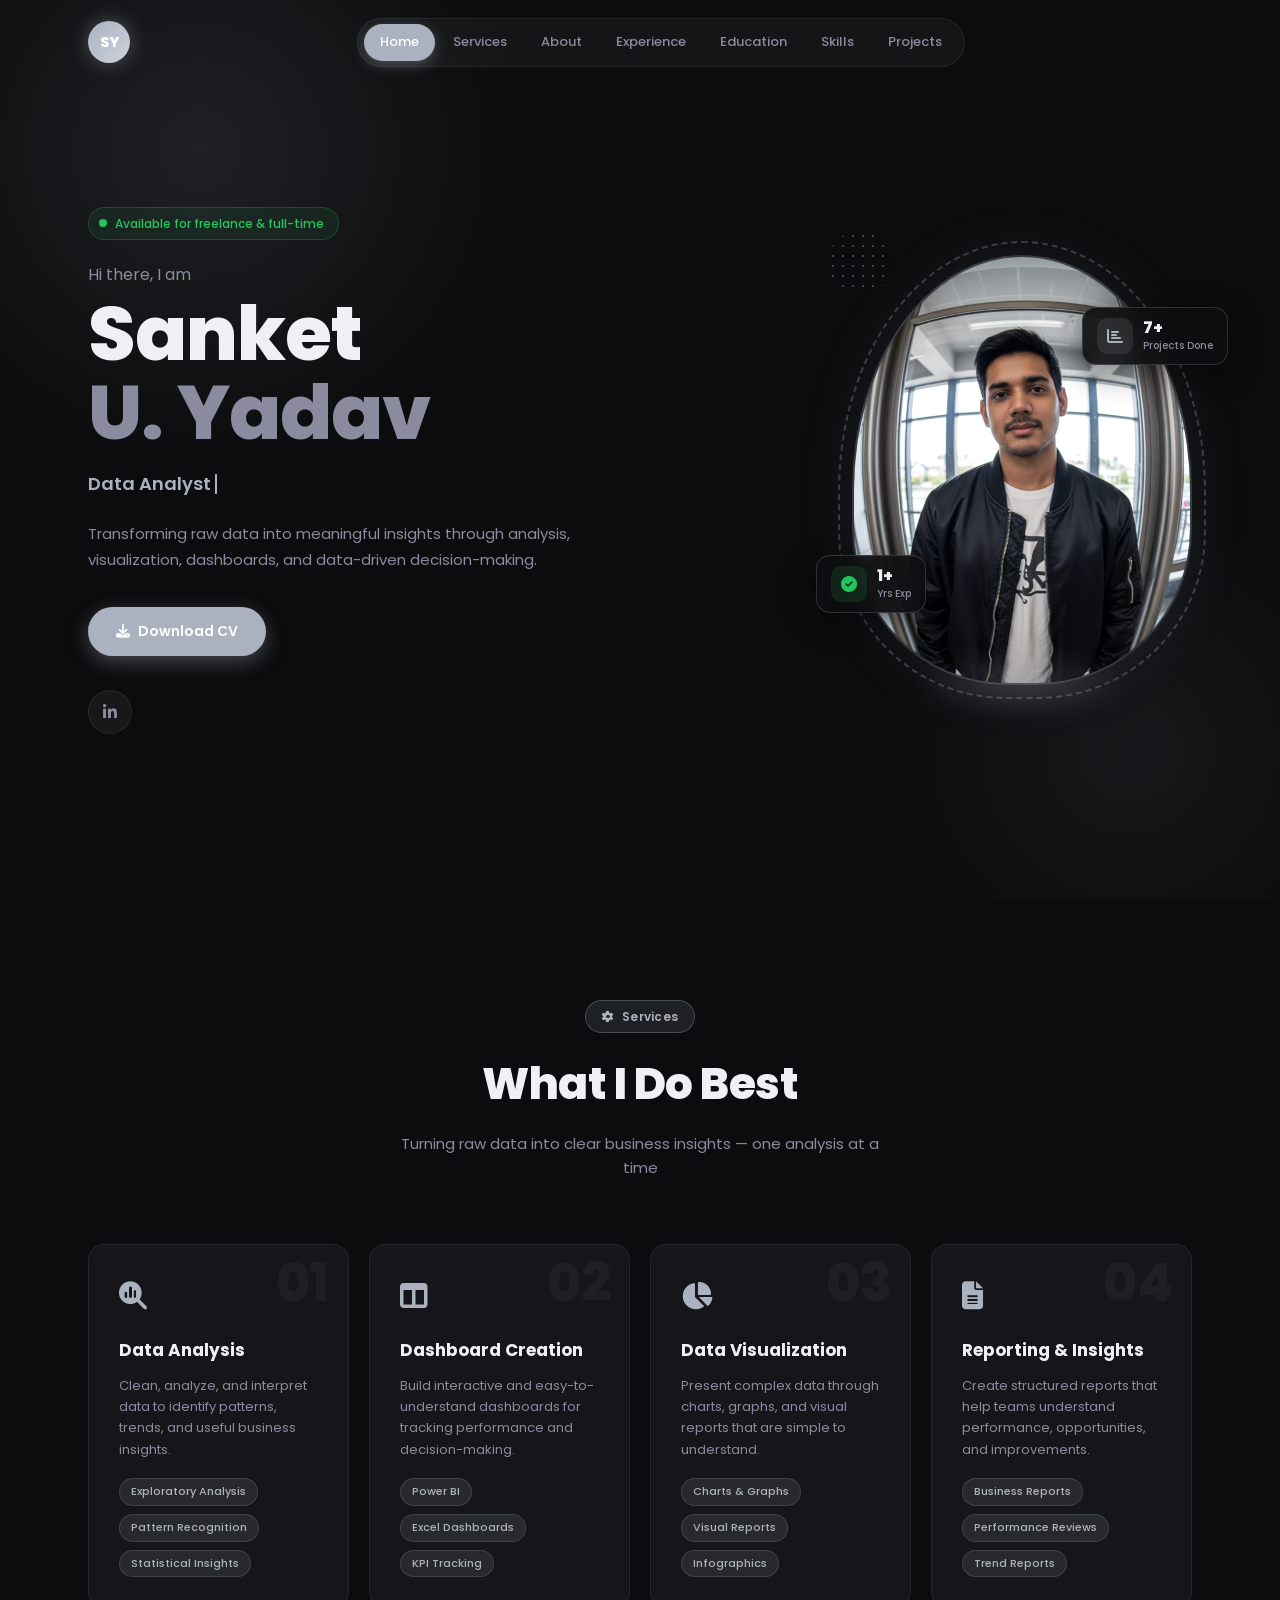
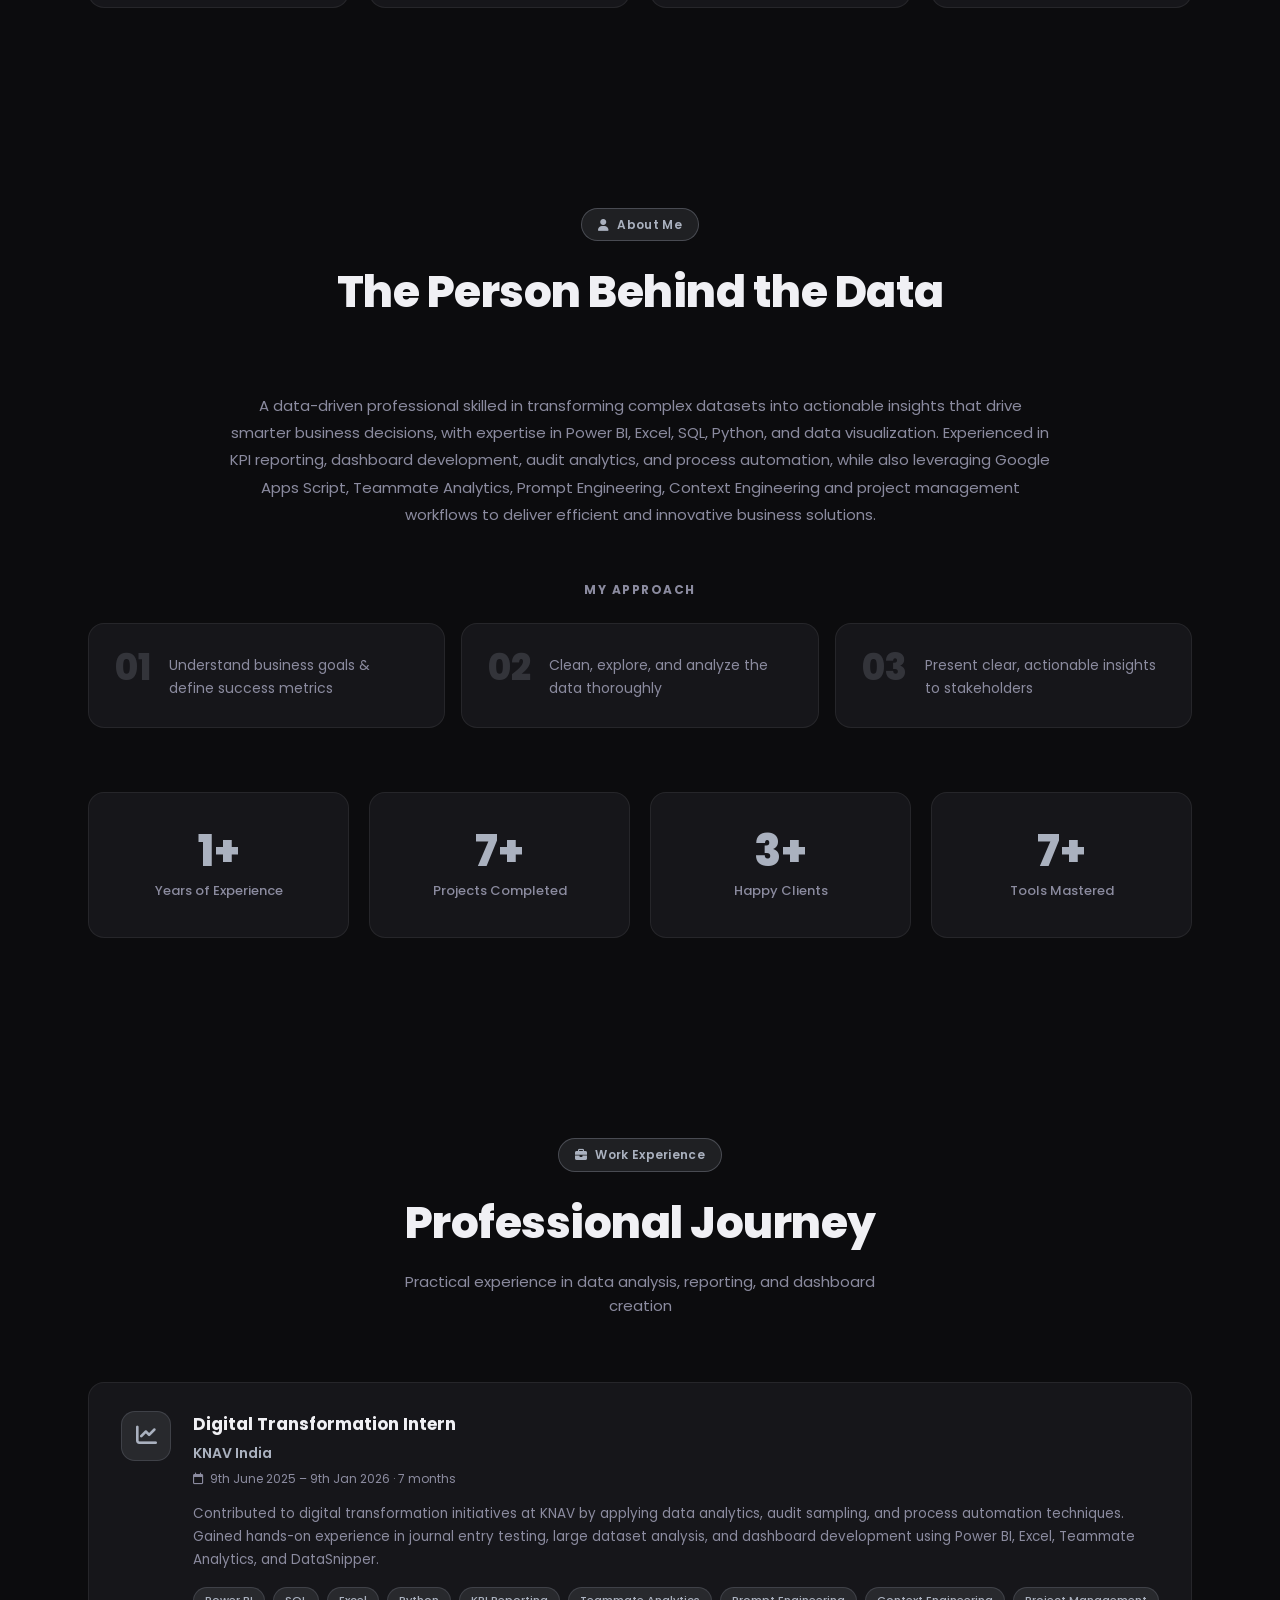
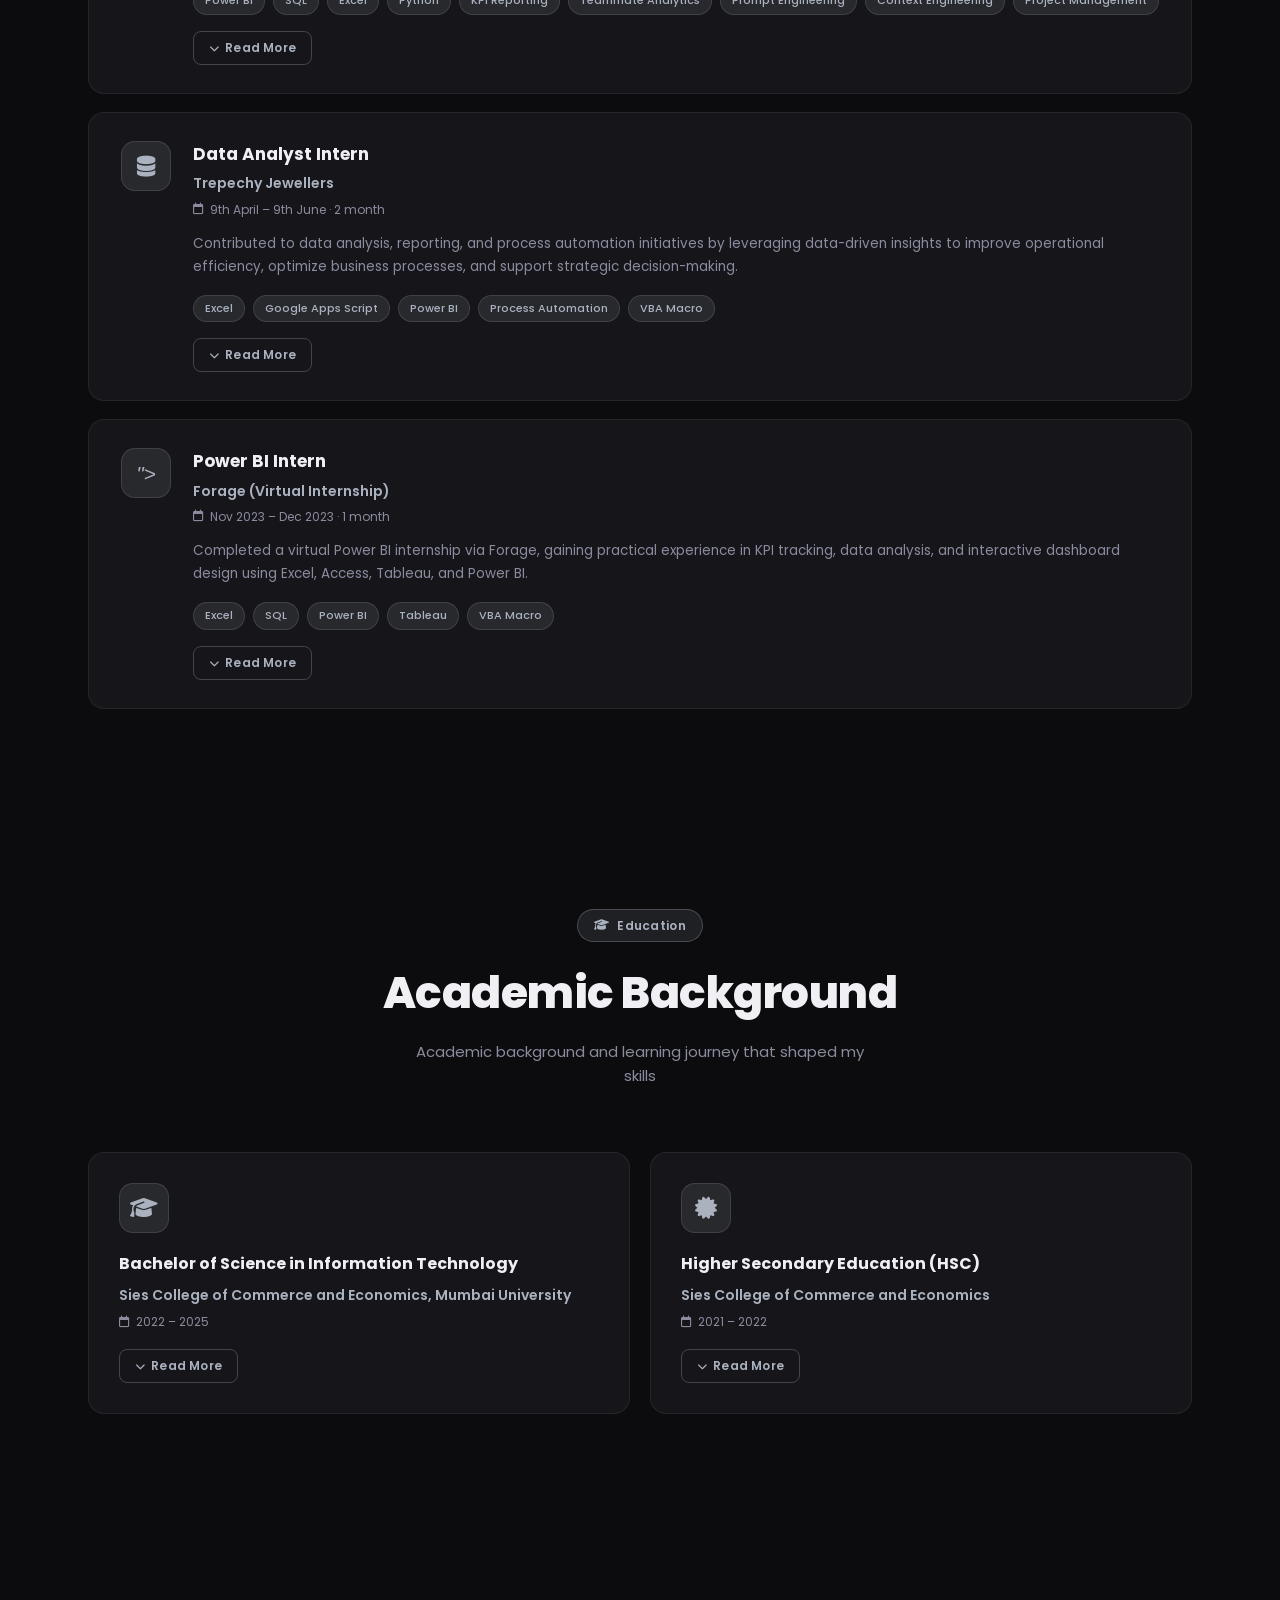
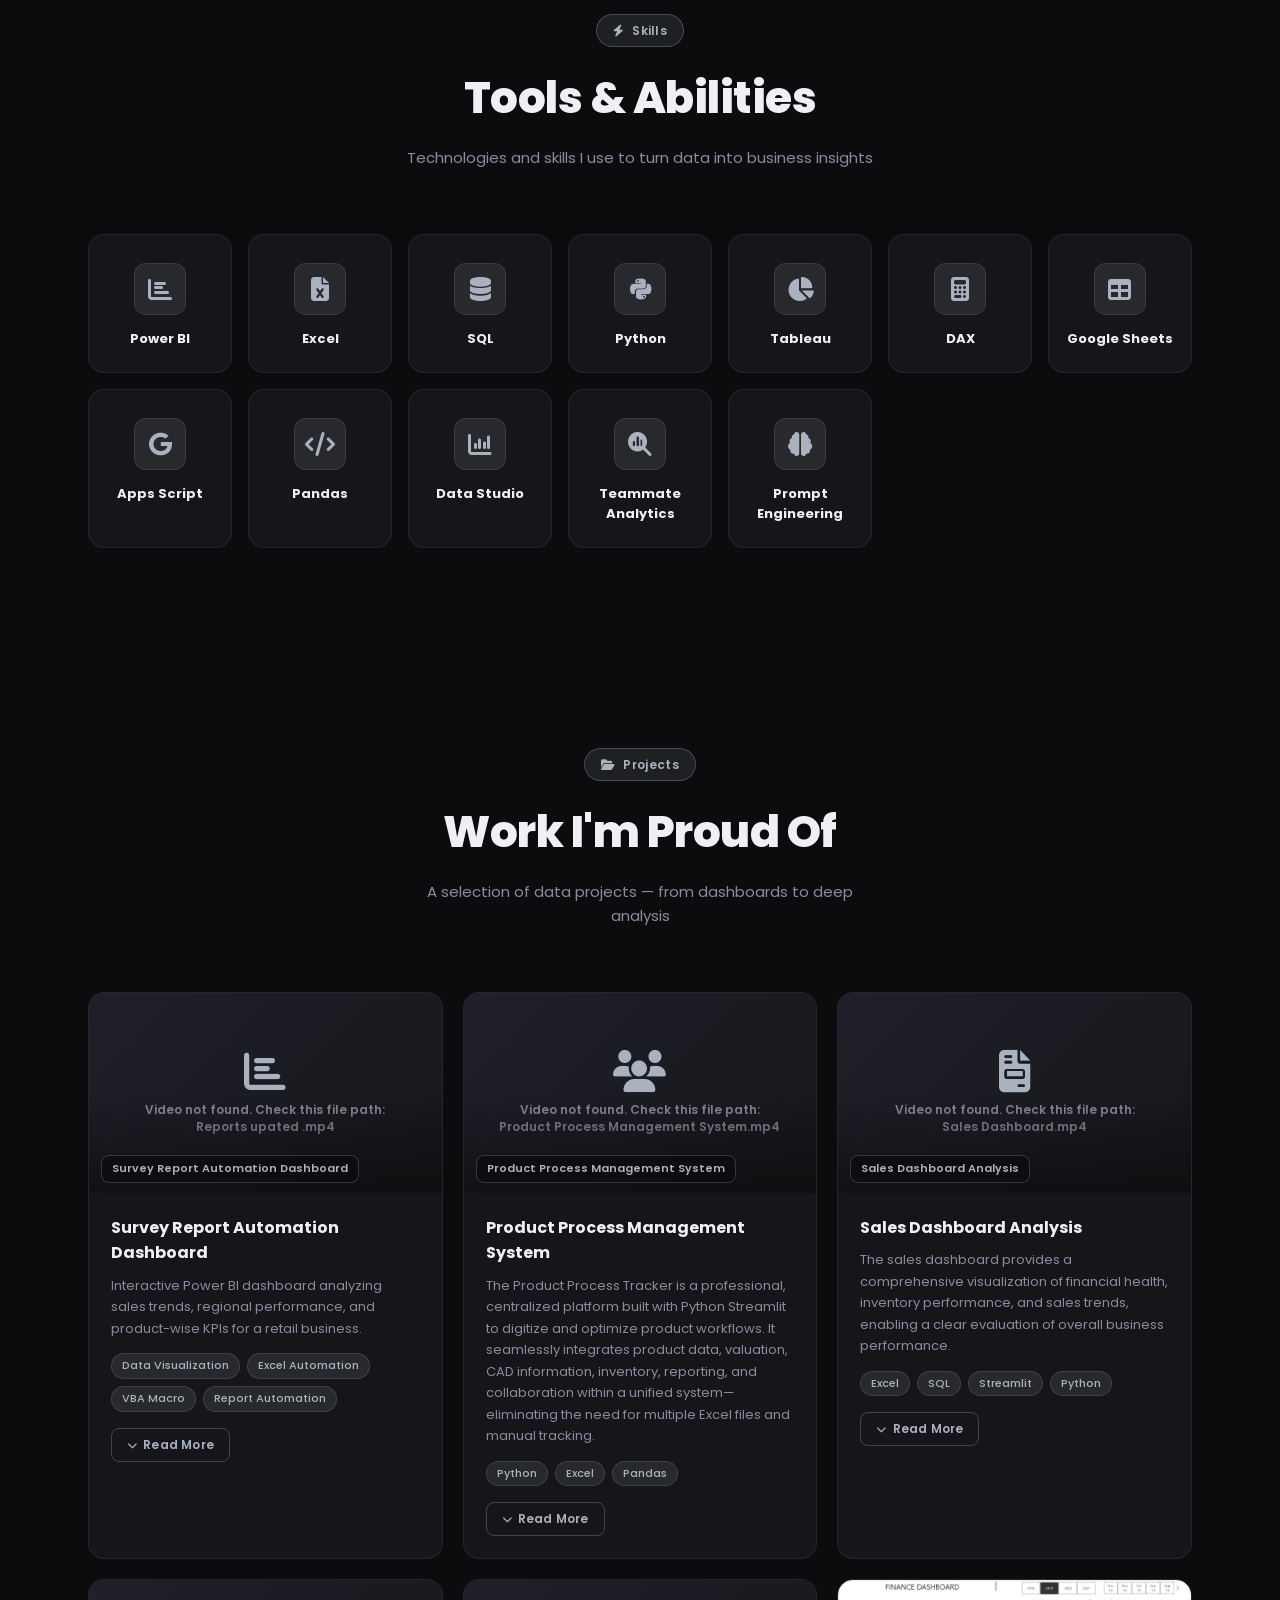
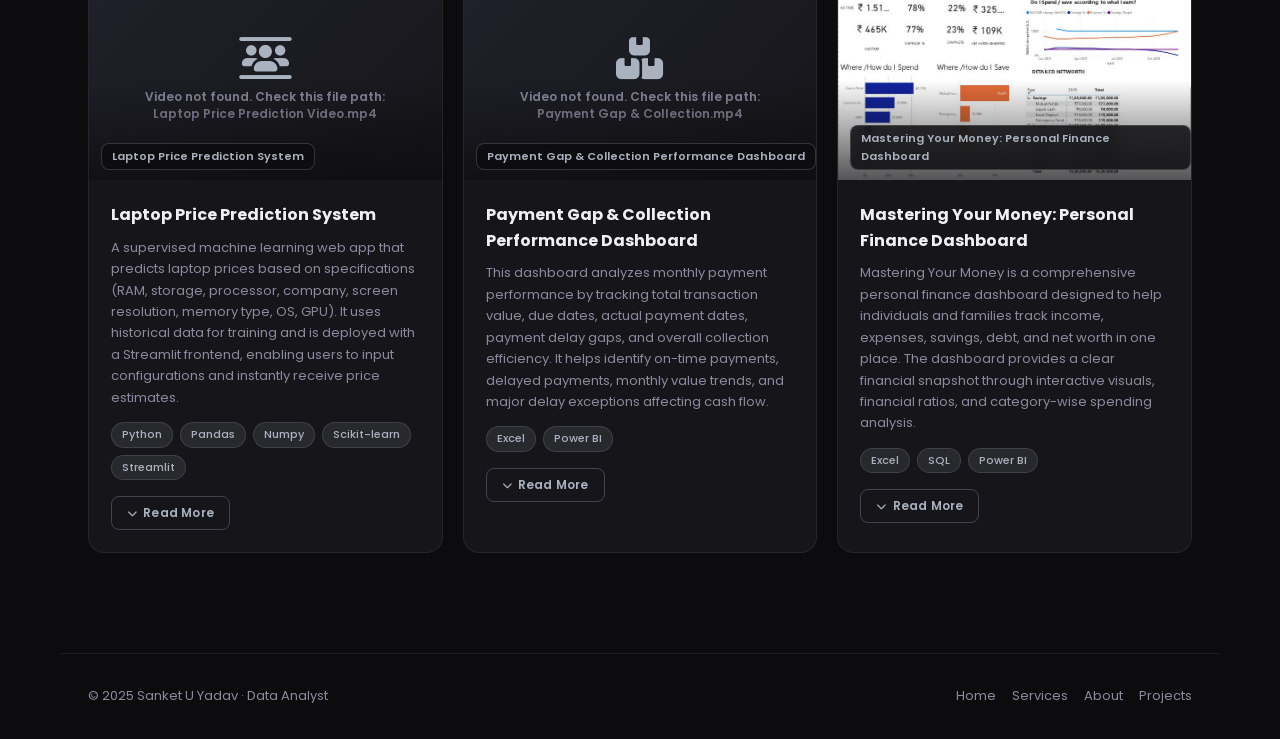
==== commit c0b8e416: "Update index.html" ====
--- a/index.html
+++ b/index.html
@@ -1745,7 +1745,6 @@
         "Data Analyst",
         "Power BI Expert",
         "Dashboard Builder",
-        "E-commerce Operations Analyst",
         "Digital Transformation Enthusiast",
       ];
       let rI = 0,
@@ -1927,6 +1926,29 @@
           icon: "fa-solid fa-chart-line",
         },
         {
+          role: "Data Analyst Intern",
+          company: "Trepechy Jewellers",
+          period: "9th April  \u2013 9th June \u00b7 2 month",
+          shortDesc:
+            "Contributed to data analysis, reporting, and process automation initiatives by leveraging data-driven insights to improve operational efficiency, optimize business processes, and support strategic decision-making.",
+          extraHTML: `
+            <ul>
+              <li>Performed data cleaning, validation, and maintenance to ensure data accuracy and integrity.</li>
+              <li>Managed and analyzed Shopify product catalog data, ensuring consistency and accuracy.</li>
+              <li>Collaborated with cross-functional teams to implement data-driven solutions and improve reporting processes.</li>
+              <li>Developed dashboards and automated reports for KPI tracking and performance monitoring.</li>
+              <li>Built automation solutions using Google Apps Script to streamline workflows and reduce manual effort.</li>
+            </ul>`,
+          tags: [
+            "Excel",
+            "Google Apps Script",
+            "Power BI",
+            "Process Automation",
+            "VBA Macro",
+          ],
+          icon: "fa-solid fa-database",
+        },
+        {
           role: "Power BI Intern",
           company: "Forage (Virtual Internship)",
           period: "Nov 2023 \u2013 Dec 2023 \u00b7 1 month",
@@ -1936,10 +1958,10 @@
             <ul>
               <li>Used Excel, Tableau, and Power BI to regularly track important KPIs and understand category performance.</li>
               <li>Analyzed data using Excel, Access, Tableau, and Power BI to identify patterns, trends, and useful business insights.</li>
-              <li>Designed and developed interactive Power BI dashboards to present data clearly and support better decision-making.</li>
+              <li>Designed and developed interactive Power BI dashboards to present data clearly and support better decision
             </ul>`,
           tags: ["Excel", "SQL", "Power BI", "Tableau", "VBA Macro"],
-          icon: "fa-solid fa-database",
+          icon: '<img src="Forage logo.png" width="24" height="24">',
         },
       ];
 
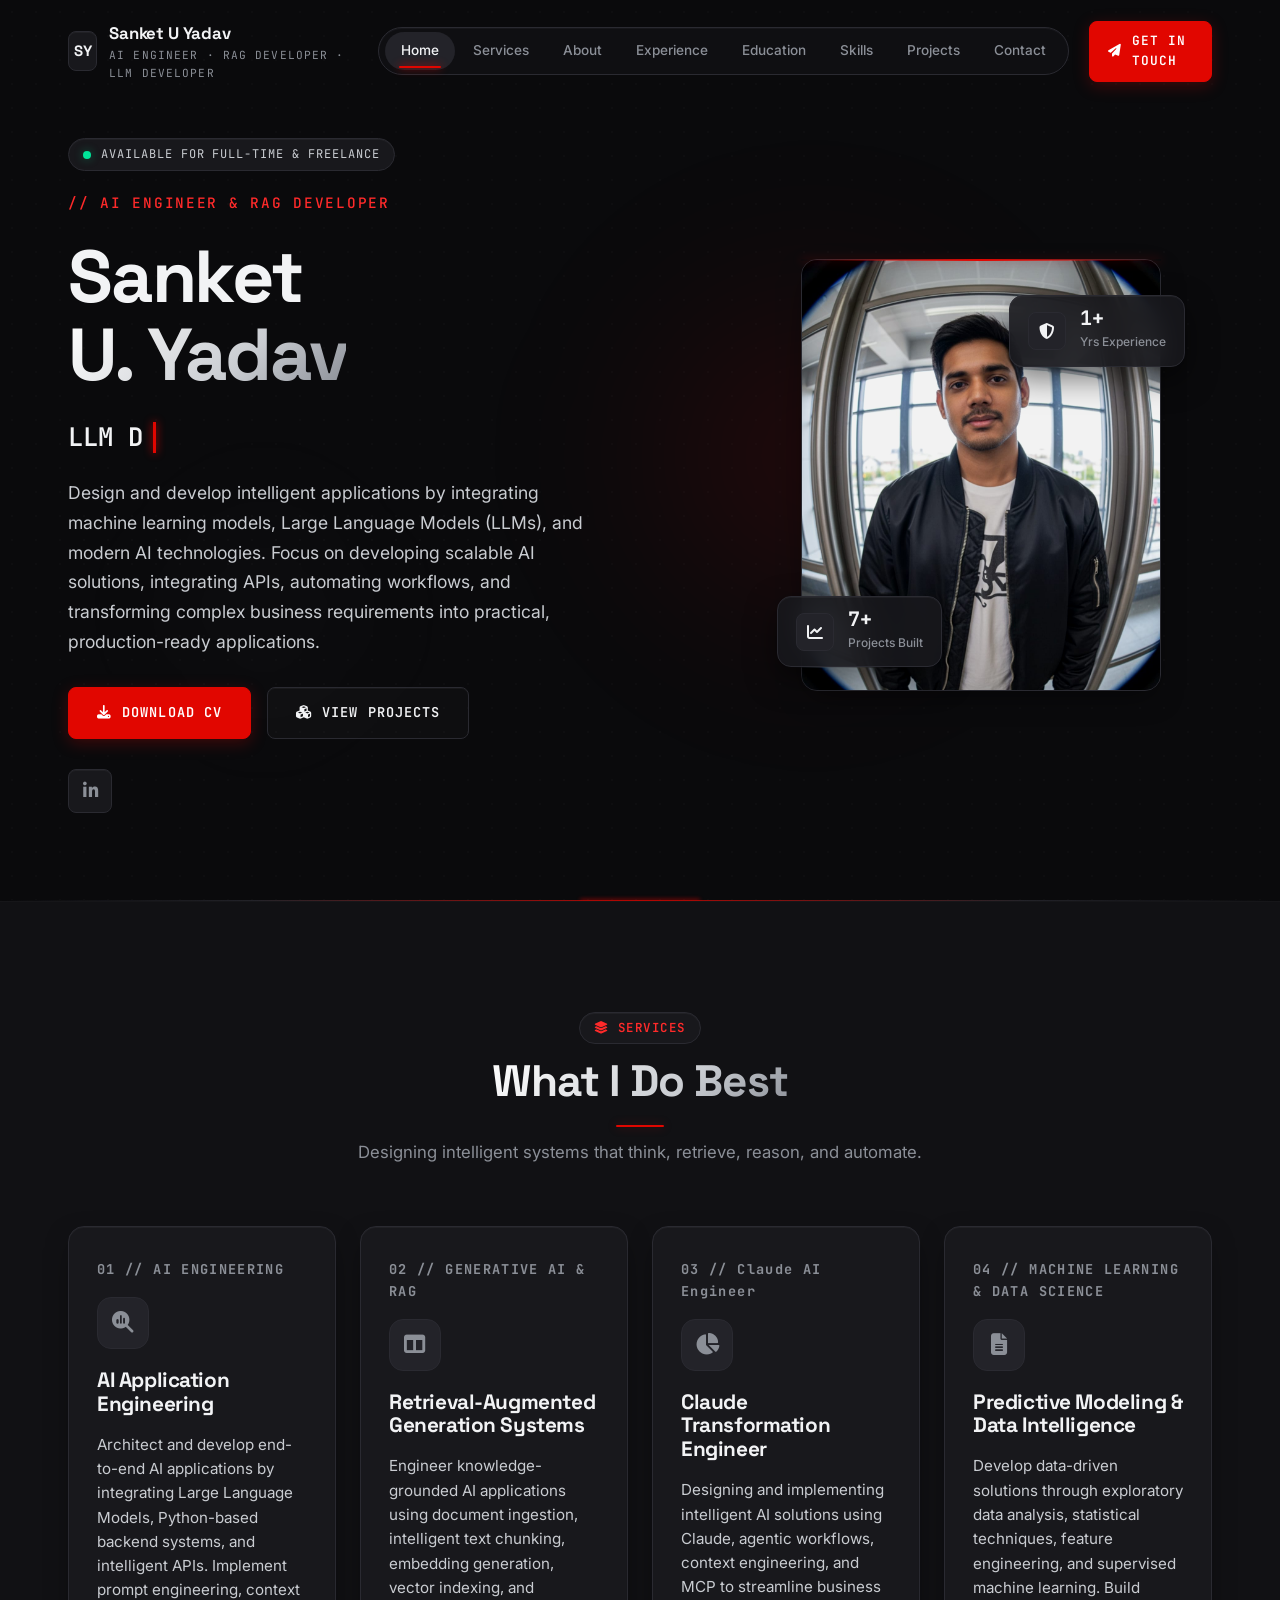
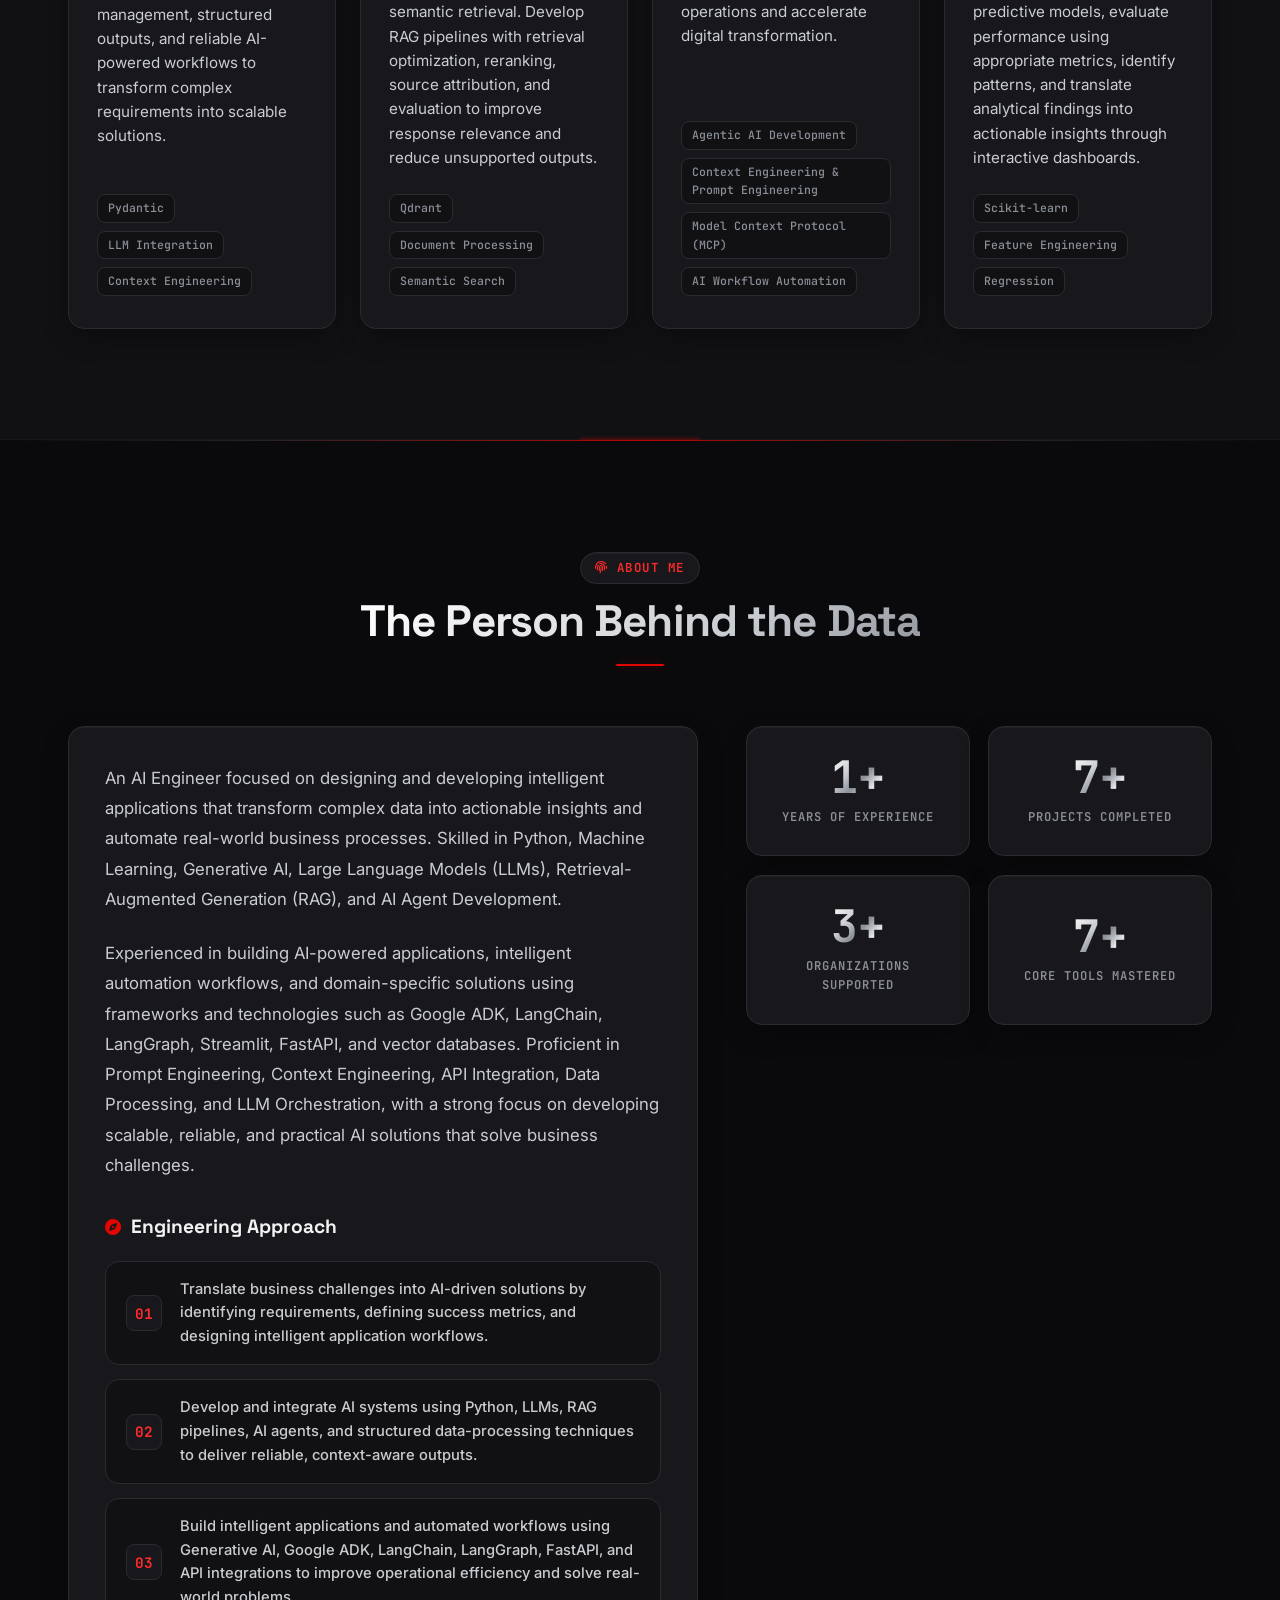
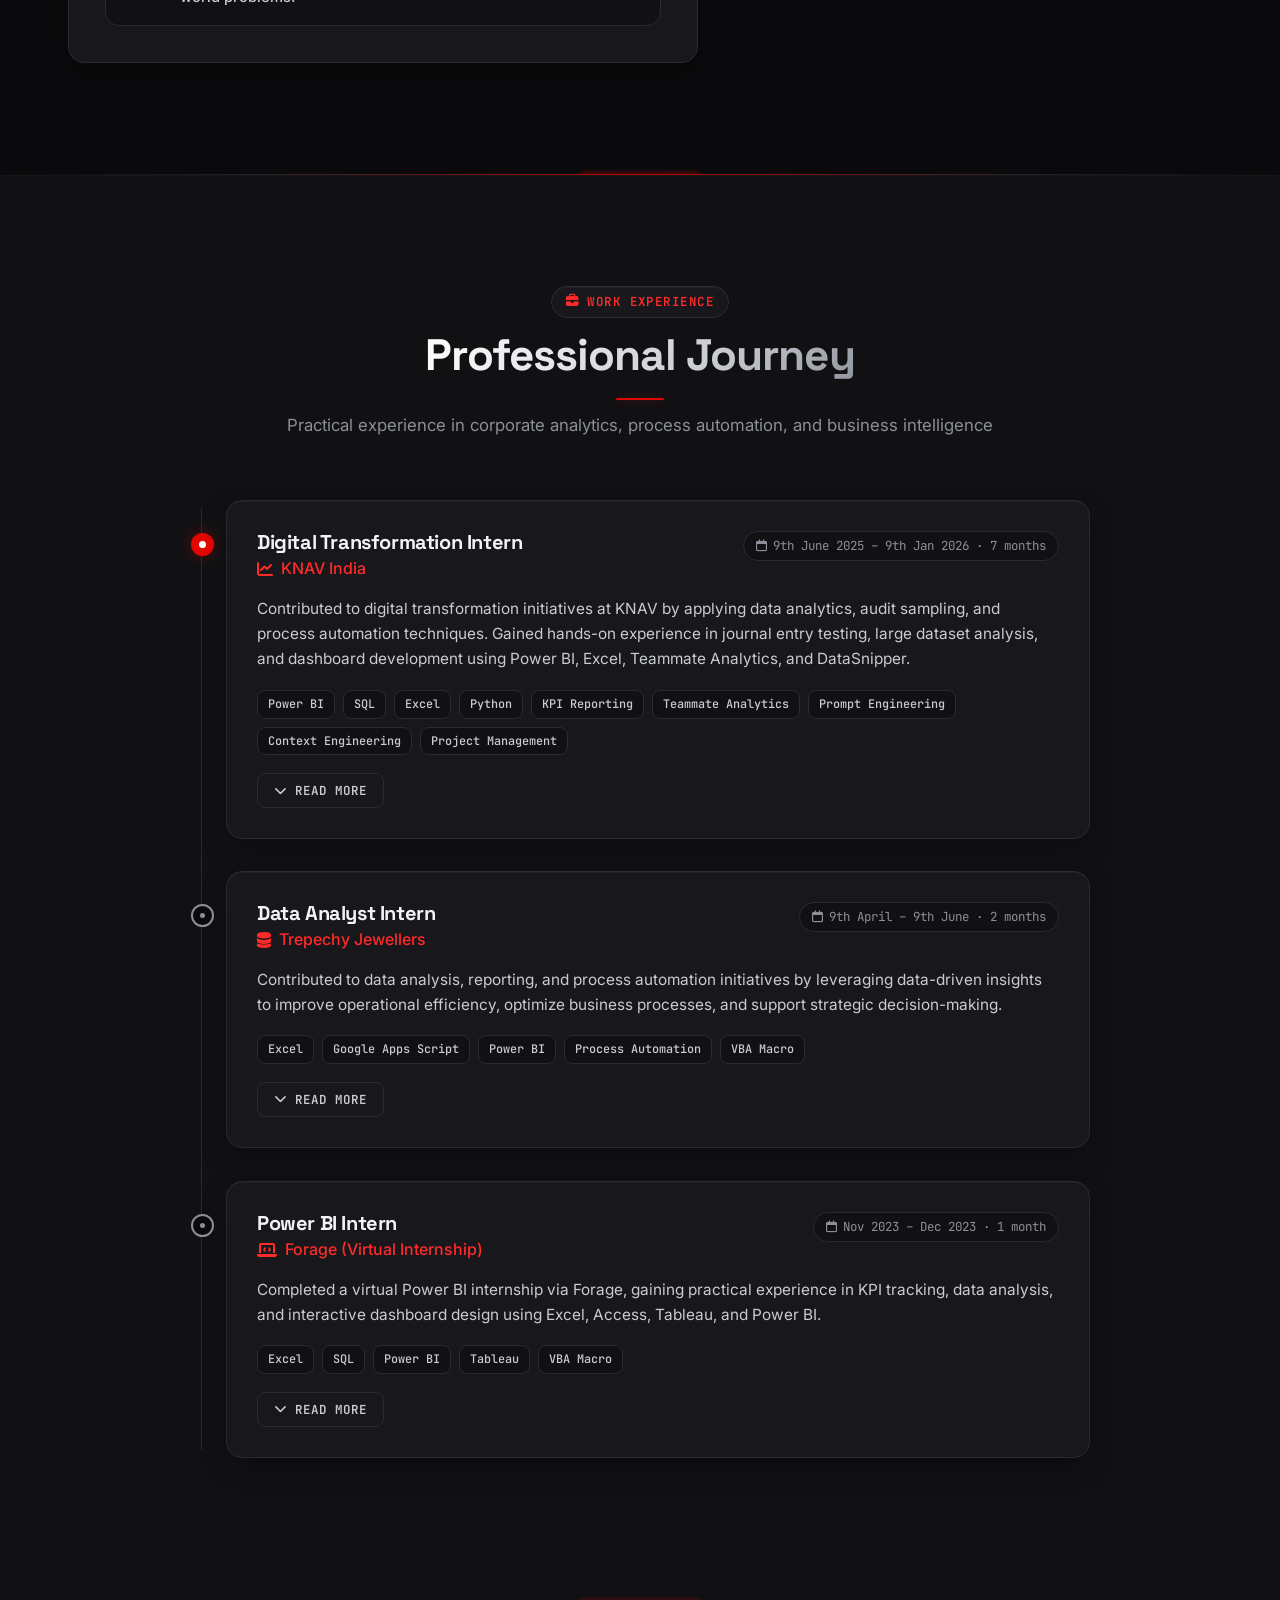
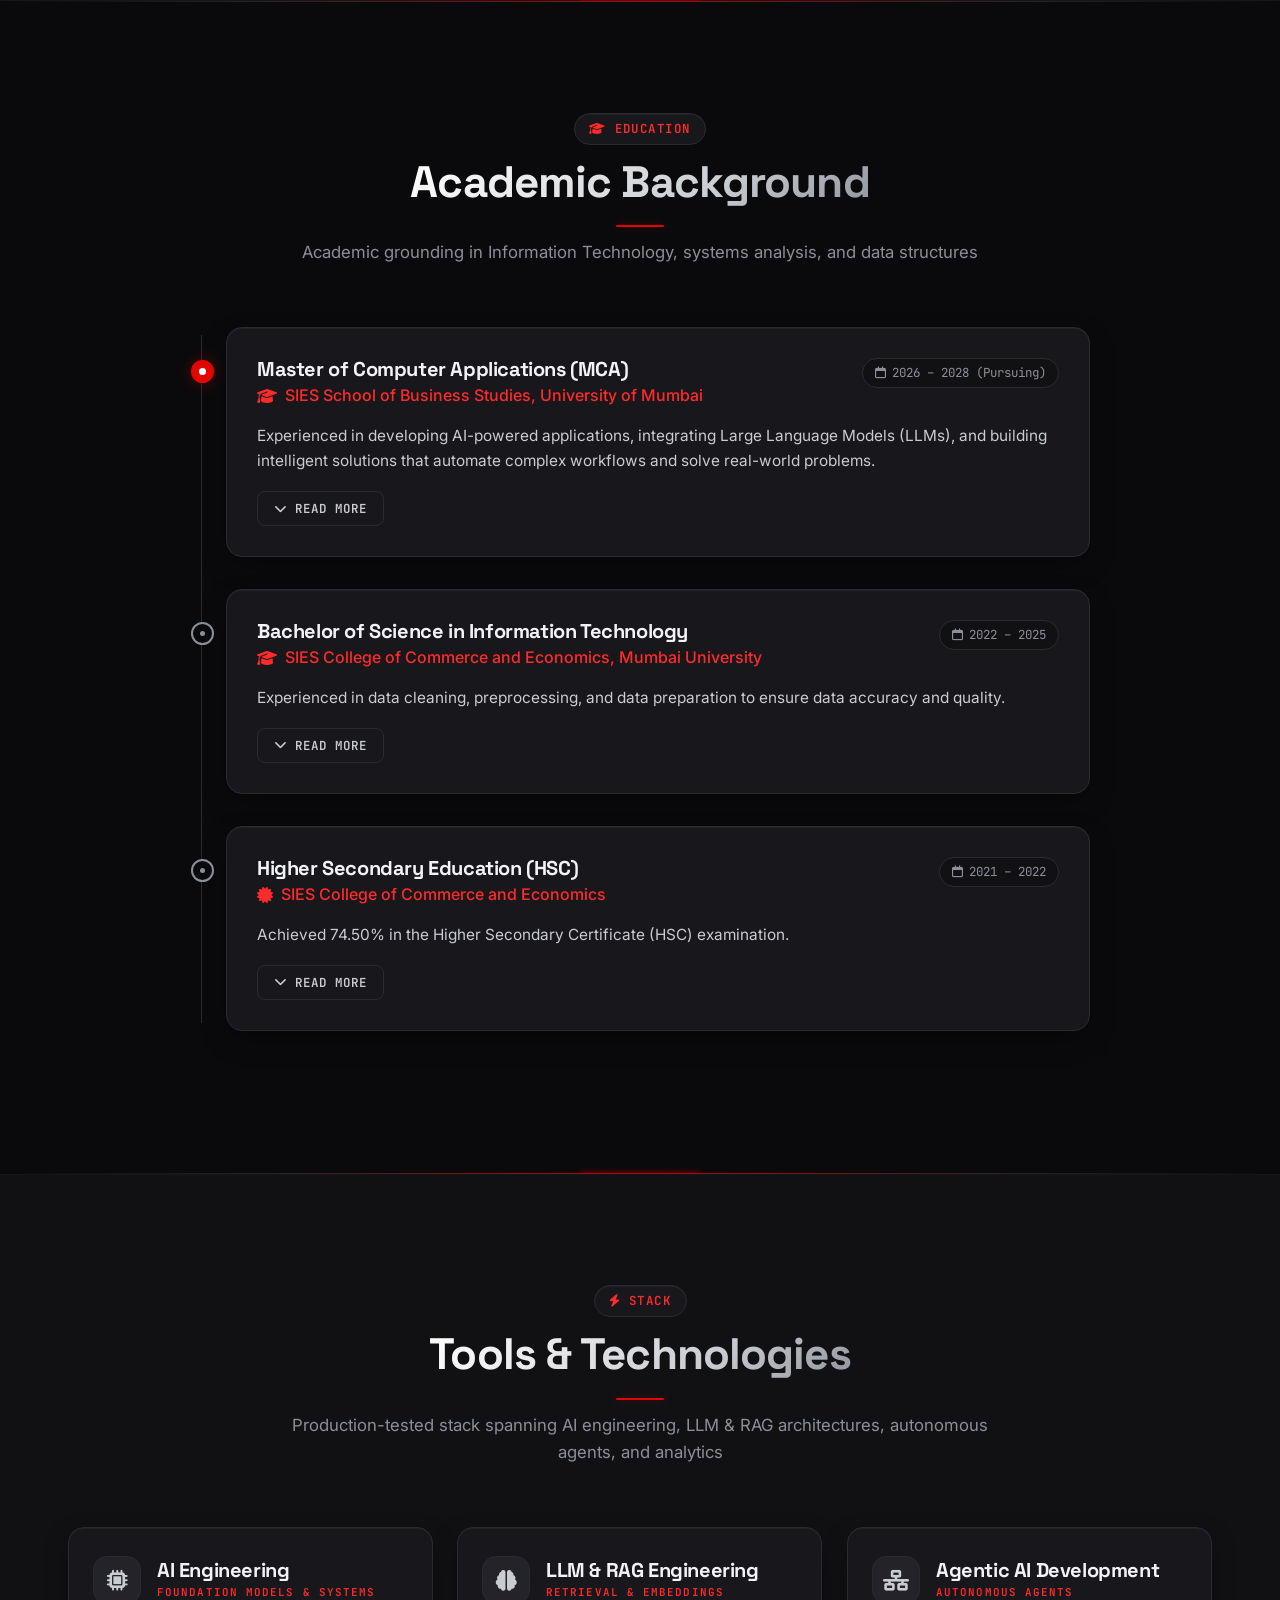
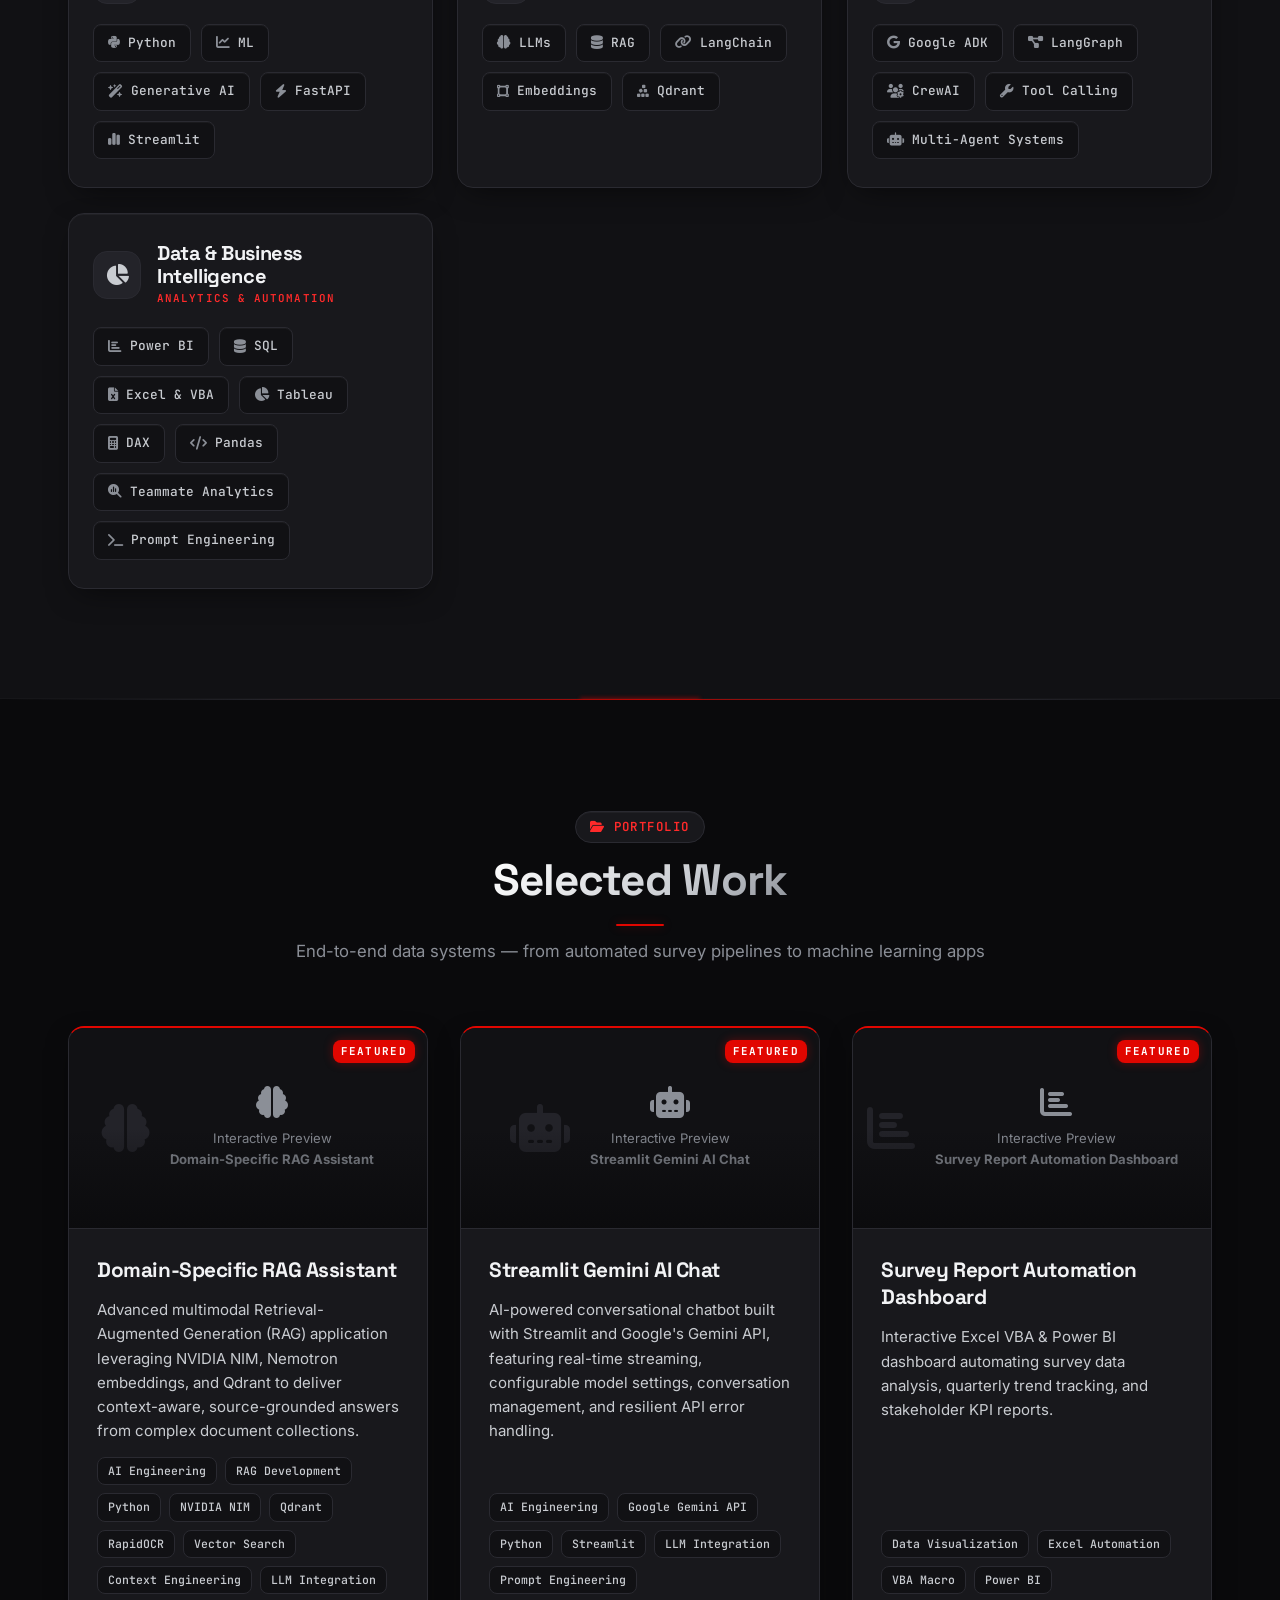
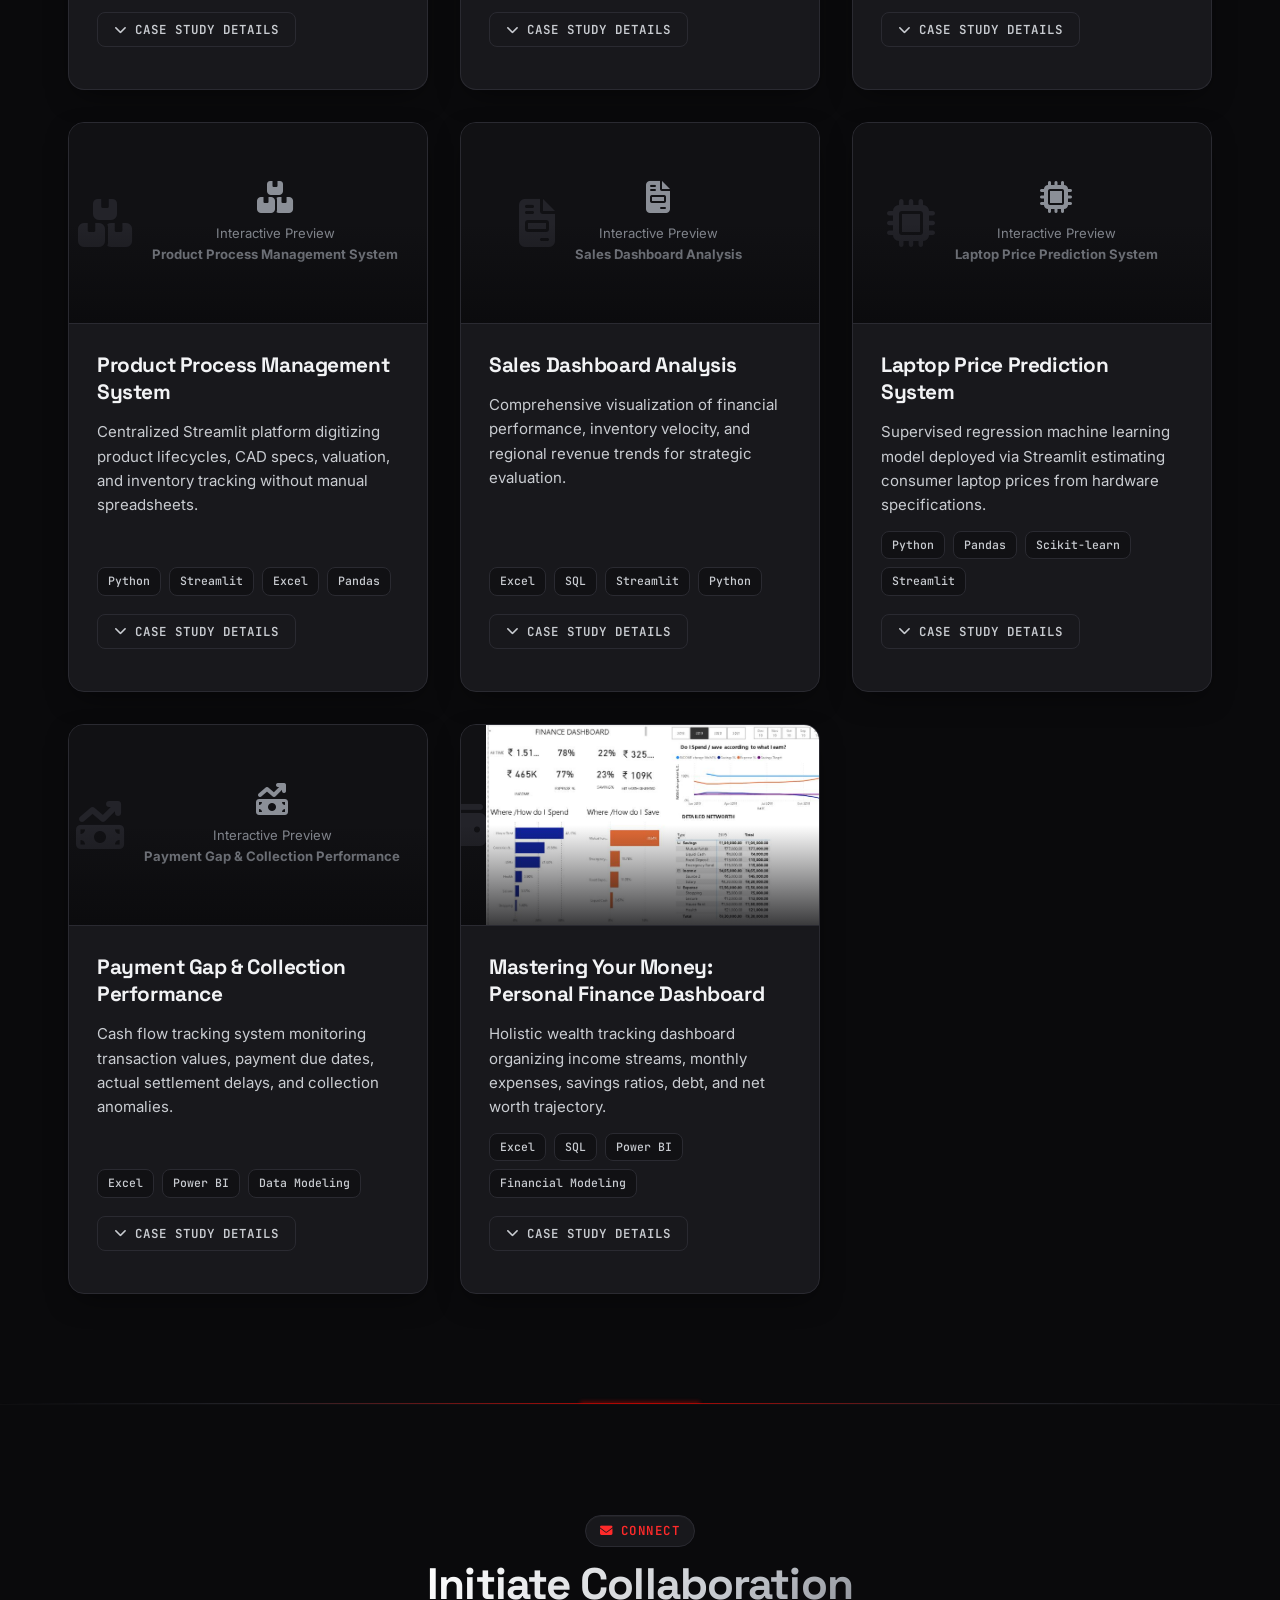
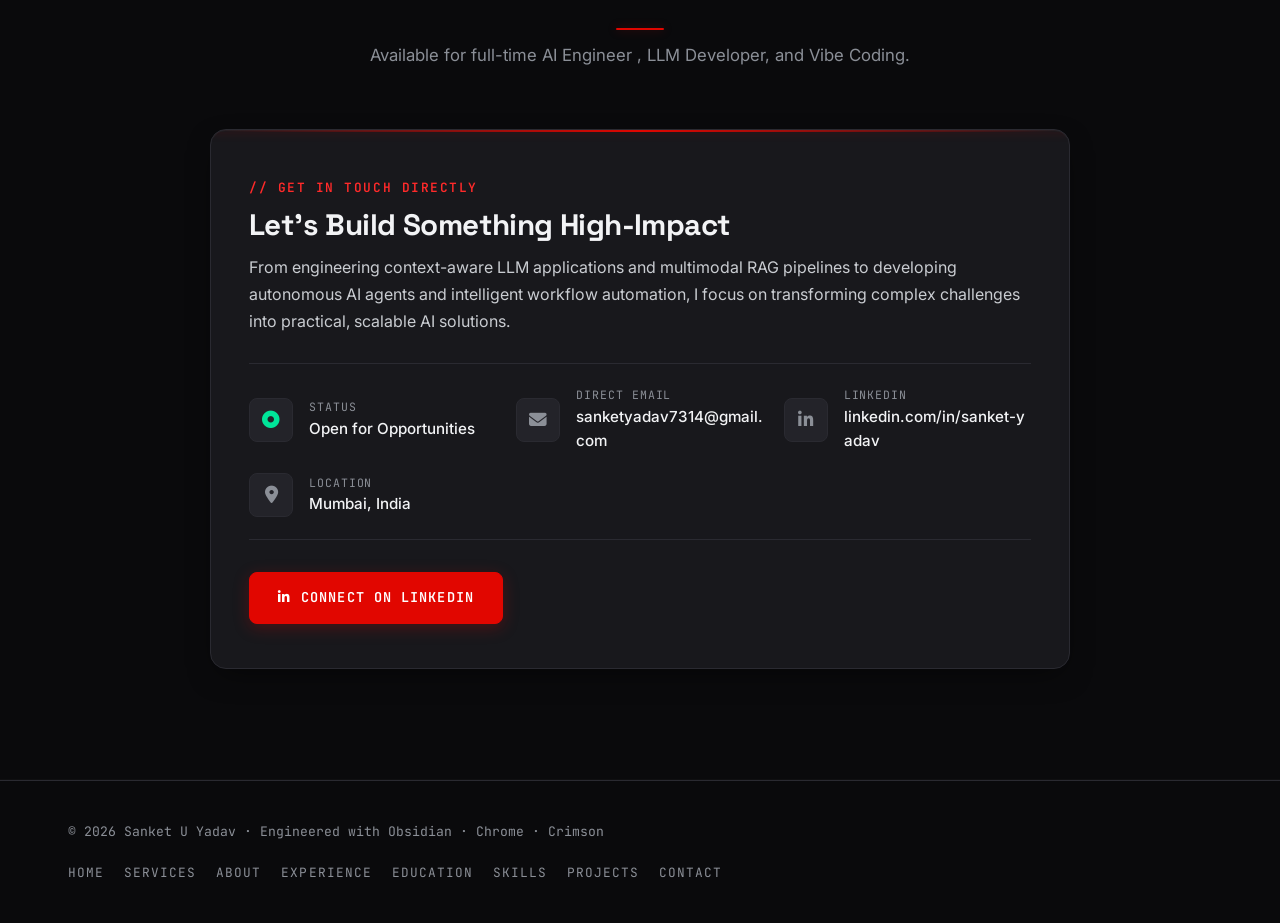
==== commit 89385de5: "Add files via upload" ====
--- a/index.html
+++ b/index.html
@@ -1,2323 +1,539 @@
-<!doctype html>
-<html lang="en">
-  <head>
-    <meta charset="UTF-8" />
-    <meta name="viewport" content="width=device-width, initial-scale=1.0" />
-    <title>Sanket U Yadav · Data Analyst</title>
-    <link
-      href="https://fonts.googleapis.com/css2?family=Poppins:ital,wght@0,300;0,400;0,500;0,600;0,700;0,800;0,900;1,400&display=swap"
-      rel="stylesheet"
-    />
-    <link
-      rel="stylesheet"
-      href="https://cdnjs.cloudflare.com/ajax/libs/font-awesome/6.5.0/css/all.min.css"
-    />
-    <style>
-      :root {
-        --accent: #aab1bf;
-        --accent-dim: rgba(170, 177, 191, 0.12);
-        --accent-glow: rgba(170, 177, 191, 0.25);
-        --green: #22c55e;
-        --gray: #8b8b9f;
-        --bg: #0c0c0e;
-        --bg-card: #16161a;
-        --bg-card2: #1e1e23;
-        --text: #f0f0f4;
-        --text-sub: #8b8b9f;
-        --border: rgba(255, 255, 255, 0.07);
-        --accent-border: rgba(170, 177, 191, 0.3);
-        --radius: 16px;
-        --radius-lg: 24px;
-        --t: 0.3s ease;
-      }
-      *,
-      *::before,
-      *::after {
-        box-sizing: border-box;
-        margin: 0;
-        padding: 0;
-      }
-      html {
-        scroll-behavior: smooth;
-      }
-      body {
-        font-family: "Poppins", sans-serif;
-        background: var(--bg);
-        color: var(--text);
-        overflow-x: hidden;
-        line-height: 1.6;
-      }
-      ::-webkit-scrollbar {
-        width: 5px;
-      }
-      ::-webkit-scrollbar-track {
-        background: var(--bg);
-      }
-      ::-webkit-scrollbar-thumb {
-        background: var(--accent);
-        border-radius: 3px;
-      }
-      .wrap {
-        max-width: 1160px;
-        margin: 0 auto;
-        padding: 0 28px;
-      }
-      a {
-        text-decoration: none;
-      }
-      img {
-        max-width: 100%;
-      }
-
-      /* HEADER */
-      #siteHeader {
-        position: fixed;
-        top: 0;
-        left: 0;
-        right: 0;
-        z-index: 1000;
-        padding: 18px 0;
-        transition:
-          background var(--t),
-          backdrop-filter var(--t),
-          border-color var(--t);
-        border-bottom: 1px solid transparent;
-      }
-      #siteHeader.scrolled {
-        background: rgba(12, 12, 14, 0.9);
-        backdrop-filter: blur(24px);
-        -webkit-backdrop-filter: blur(24px);
-        border-bottom-color: var(--border);
-      }
-      .nav-row {
-        display: flex;
-        align-items: center;
-        justify-content: space-between;
-        gap: 16px;
-      }
-      .logo-link {
-        text-decoration: none;
-      }
-      .logo-circle {
-        width: 42px;
-        height: 42px;
-        background: linear-gradient(135deg, var(--accent), #cfd4dd);
-        border-radius: 50%;
-        display: flex;
-        align-items: center;
-        justify-content: center;
-        font-weight: 800;
-        font-size: 14px;
-        color: #fff;
-        box-shadow: 0 0 20px rgba(170, 177, 191, 0.4);
-      }
-      .pill-nav {
-        background: rgba(255, 255, 255, 0.04);
-        border: 1px solid var(--border);
-        border-radius: 50px;
-        padding: 5px 6px;
-        display: flex;
-        gap: 2px;
-      }
-      .pill-nav a {
-        color: var(--text-sub);
-        font-size: 13px;
-        font-weight: 500;
-        padding: 8px 16px;
-        border-radius: 50px;
-        transition: all var(--t);
-      }
-      .pill-nav a:hover {
-        color: var(--text);
-      }
-      .pill-nav a.active {
-        background: var(--accent);
-        color: #fff;
-        box-shadow: 0 4px 14px rgba(170, 177, 191, 0.35);
-      }
-      .nav-right {
-        display: flex;
-        align-items: center;
-        gap: 12px;
-      }
-      .ham {
-        display: none;
-        flex-direction: column;
-        gap: 5px;
-        background: none;
-        border: none;
-        cursor: pointer;
-        padding: 4px;
-      }
-      .ham span {
-        display: block;
-        width: 22px;
-        height: 2px;
-        background: var(--text);
-        border-radius: 2px;
-        transition: all 0.3s;
-      }
-      .ham.active span:nth-child(1) {
-        transform: translateY(7px) rotate(45deg);
-      }
-      .ham.active span:nth-child(2) {
-        opacity: 0;
-      }
-      .ham.active span:nth-child(3) {
-        transform: translateY(-7px) rotate(-45deg);
-      }
-
-      /* MOBILE NAV */
-      .mob-nav {
-        display: none;
-        flex-direction: column;
-        position: fixed;
-        top: 73px;
-        left: 0;
-        right: 0;
-        z-index: 999;
-        background: rgba(12, 12, 14, 0.97);
-        backdrop-filter: blur(24px);
-        border-bottom: 1px solid var(--border);
-        padding: 16px 24px 24px;
-        gap: 4px;
-        transform: translateY(-20px);
-        opacity: 0;
-        pointer-events: none;
-        transition: all 0.3s;
-      }
-      .mob-nav.open {
-        transform: translateY(0);
-        opacity: 1;
-        pointer-events: all;
-      }
-      .mob-nav a {
-        color: var(--text-sub);
-        padding: 12px 16px;
-        border-radius: 12px;
-        font-size: 14px;
-        font-weight: 500;
-        transition: all var(--t);
-      }
-      .mob-nav a:hover {
-        background: var(--accent-dim);
-        color: var(--accent);
-      }
-      .mob-nav a.blue {
-        color: var(--accent);
-      }
-
-      /* HERO */
-      #home {
-        min-height: 100vh;
-        display: flex;
-        align-items: center;
-        position: relative;
-        overflow: hidden;
-        padding: 100px 0 60px;
-      }
-      .hero-glow {
-        position: absolute;
-        top: -200px;
-        left: -150px;
-        width: 700px;
-        height: 700px;
-        background: radial-gradient(
-          circle,
-          rgba(170, 177, 191, 0.12) 0%,
-          transparent 65%
-        );
-        pointer-events: none;
-        z-index: 0;
-      }
-      .hero-glow-2 {
-        position: absolute;
-        bottom: -100px;
-        right: -100px;
-        width: 500px;
-        height: 500px;
-        background: radial-gradient(
-          circle,
-          rgba(170, 177, 191, 0.07) 0%,
-          transparent 70%
-        );
-        pointer-events: none;
-        z-index: 0;
-      }
-      .hero-inner {
-        position: relative;
-        z-index: 1;
-        width: 100%;
-        max-width: 1160px;
-        margin: 0 auto;
-        padding: 0 28px;
-        display: flex;
-        align-items: center;
-        justify-content: space-between;
-        gap: 48px;
-      }
-      .hero-left {
-        flex: 1;
-        max-width: 580px;
-      }
-      .hero-status {
-        display: inline-flex;
-        align-items: center;
-        gap: 8px;
-        background: rgba(34, 197, 94, 0.08);
-        border: 1px solid rgba(34, 197, 94, 0.25);
-        border-radius: 50px;
-        padding: 6px 14px 6px 10px;
-        font-size: 12px;
-        font-weight: 500;
-        color: var(--green);
-        margin-bottom: 22px;
-      }
-      .hero-status-dot {
-        width: 8px;
-        height: 8px;
-        background: var(--green);
-        border-radius: 50%;
-        animation: pulse-dot 2s ease-in-out infinite;
-      }
-      @keyframes pulse-dot {
-        0%,
-        100% {
-          box-shadow: 0 0 0 0 rgba(34, 197, 94, 0.4);
-        }
-        50% {
-          box-shadow: 0 0 0 5px rgba(34, 197, 94, 0);
-        }
-      }
-      .hero-greeting {
-        display: block;
-        font-size: 16px;
-        font-weight: 400;
-        color: var(--text-sub);
-        margin-bottom: 8px;
-      }
-      .hero-h1 {
-        font-size: clamp(44px, 6vw, 76px);
-        font-weight: 800;
-        line-height: 1.03;
-        margin-bottom: 18px;
-        letter-spacing: -1px;
-      }
-      .hero-role {
-        display: flex;
-        align-items: center;
-        font-size: 18px;
-        font-weight: 600;
-        color: var(--accent);
-        margin-bottom: 22px;
-        min-height: 28px;
-      }
-      .typed-cursor {
-        display: inline-block;
-        width: 2px;
-        height: 1.1em;
-        background: var(--accent);
-        margin-left: 4px;
-        animation: blink-cursor 0.75s step-end infinite;
-        vertical-align: middle;
-        flex-shrink: 0;
-      }
-      @keyframes blink-cursor {
-        0%,
-        100% {
-          opacity: 1;
-        }
-        50% {
-          opacity: 0;
-        }
-      }
-      .hero-desc {
-        color: var(--text-sub);
-        font-size: 15px;
-        line-height: 1.75;
-        margin-bottom: 34px;
-        max-width: 500px;
-      }
-      .hero-ctas {
-        display: flex;
-        gap: 12px;
-        flex-wrap: wrap;
-        margin-bottom: 34px;
-      }
-      .btn-primary {
-        background: var(--accent);
-        color: #fff;
-        padding: 13px 28px;
-        border-radius: 50px;
-        font-size: 14px;
-        font-weight: 600;
-        display: inline-flex;
-        align-items: center;
-        gap: 8px;
-        transition: all var(--t);
-        box-shadow: 0 6px 20px rgba(170, 177, 191, 0.35);
-      }
-      .btn-primary:hover {
-        opacity: 0.88;
-        transform: translateY(-2px);
-      }
-      .btn-secondary {
-        background: rgba(255, 255, 255, 0.05);
-        border: 1px solid var(--border);
-        color: var(--text);
-        padding: 13px 28px;
-        border-radius: 50px;
-        font-size: 14px;
-        font-weight: 600;
-        display: inline-flex;
-        align-items: center;
-        gap: 8px;
-        transition: all var(--t);
-      }
-      .btn-secondary:hover {
-        background: rgba(255, 255, 255, 0.09);
-        transform: translateY(-2px);
-      }
-      .hero-socials {
-        display: flex;
-        gap: 10px;
-      }
-      .social-btn {
-        width: 44px;
-        height: 44px;
-        background: rgba(255, 255, 255, 0.05);
-        border: 1px solid var(--border);
-        border-radius: 50%;
-        display: flex;
-        align-items: center;
-        justify-content: center;
-        color: var(--text-sub);
-        font-size: 16px;
-        transition: all var(--t);
-      }
-      .social-btn:hover {
-        background: var(--accent);
-        color: #fff;
-        border-color: var(--accent);
-        transform: translateY(-3px);
-        box-shadow: 0 6px 16px rgba(170, 177, 191, 0.35);
-      }
-
-      /* PROFILE FRAME */
-      .hero-right {
-        flex-shrink: 0;
-      }
-      .pf-frame {
-        position: relative;
-        width: 340px;
-        height: 430px;
-      }
-      .pf-ring {
-        position: absolute;
-        inset: -14px;
-        border: 2px dashed rgba(170, 177, 191, 0.28);
-        border-radius: 55% 55% 50% 50% / 60% 60% 40% 40%;
-        animation: spin-ring 22s linear infinite;
-      }
-      @keyframes spin-ring {
-        to {
-          transform: rotate(360deg);
-        }
-      }
-      .pf-dots-tl {
-        position: absolute;
-        top: -24px;
-        left: -24px;
-        width: 64px;
-        height: 64px;
-        background-image: radial-gradient(
-          circle,
-          rgba(170, 177, 191, 0.35) 1.5px,
-          transparent 1.5px
-        );
-        background-size: 10px 10px;
-        border-radius: 50%;
-        z-index: 2;
-      }
-      .pf-bg {
-        position: absolute;
-        inset: 0;
-        border-radius: 55% 55% 50% 50% / 60% 60% 40% 40%;
-        overflow: hidden;
-        background: linear-gradient(160deg, #20202a 0%, #131316 100%);
-        border: 2px solid rgba(170, 177, 191, 0.22);
-        box-shadow:
-          inset 0 0 40px rgba(0, 0, 0, 0.5),
-          0 0 60px rgba(170, 177, 191, 0.1);
-      }
-      .pf-img {
-        width: 100%;
-        height: 100%;
-        object-fit: cover;
-        object-position: top center;
-        display: block;
-        filter: contrast(1.05) saturate(0.85);
-        transition: transform 0.5s ease;
-      }
-      .pf-frame:hover .pf-img {
-        transform: scale(1.03);
-      }
-      .pf-silhouette {
-        width: 100%;
-        height: 100%;
-        align-items: center;
-        justify-content: center;
-        font-size: 110px;
-        color: rgba(170, 177, 191, 0.15);
-      }
-      .pf-badge {
-        position: absolute;
-        right: -36px;
-        top: 52px;
-        background: rgba(14, 14, 16, 0.9);
-        border: 1px solid rgba(170, 177, 191, 0.22);
-        border-radius: 14px;
-        padding: 10px 14px;
-        display: flex;
-        align-items: center;
-        gap: 10px;
-        backdrop-filter: blur(16px);
-        box-shadow: 0 8px 32px rgba(0, 0, 0, 0.45);
-        animation: float-a 3.2s ease-in-out infinite;
-        z-index: 5;
-        white-space: nowrap;
-      }
-      @keyframes float-a {
-        0%,
-        100% {
-          transform: translateY(0);
-        }
-        50% {
-          transform: translateY(-7px);
-        }
-      }
-      .pf-badge-icon {
-        width: 36px;
-        height: 36px;
-        background: var(--accent-dim);
-        border-radius: 10px;
-        display: flex;
-        align-items: center;
-        justify-content: center;
-        color: var(--accent);
-        font-size: 16px;
-        flex-shrink: 0;
-      }
-      .pf-badge-2 {
-        position: absolute;
-        left: -36px;
-        bottom: 72px;
-        background: rgba(14, 14, 16, 0.9);
-        border: 1px solid rgba(170, 177, 191, 0.22);
-        border-radius: 14px;
-        padding: 10px 14px;
-        display: flex;
-        align-items: center;
-        gap: 10px;
-        backdrop-filter: blur(16px);
-        box-shadow: 0 8px 32px rgba(0, 0, 0, 0.45);
-        animation: float-b 3.2s ease-in-out infinite 1.6s;
-        z-index: 5;
-        white-space: nowrap;
-      }
-      @keyframes float-b {
-        0%,
-        100% {
-          transform: translateY(0);
-        }
-        50% {
-          transform: translateY(-7px);
-        }
-      }
-      .pf-badge-2-icon {
-        width: 36px;
-        height: 36px;
-        background: rgba(34, 197, 94, 0.12);
-        border-radius: 10px;
-        display: flex;
-        align-items: center;
-        justify-content: center;
-        color: var(--green);
-        font-size: 16px;
-        flex-shrink: 0;
-      }
-      .pf-badge-num {
-        display: block;
-        font-weight: 800;
-        font-size: 16px;
-        line-height: 1.2;
-      }
-      .pf-badge-lbl {
-        display: block;
-        font-size: 10px;
-        color: var(--text-sub);
-        font-weight: 500;
-      }
-      .pf-glow-bottom {
-        position: absolute;
-        bottom: -28px;
-        left: 50%;
-        transform: translateX(-50%);
-        width: 220px;
-        height: 60px;
-        background: radial-gradient(
-          ellipse,
-          rgba(170, 177, 191, 0.28),
-          transparent 70%
-        );
-        filter: blur(12px);
-        pointer-events: none;
-      }
-
-      /* SECTIONS */
-      section {
-        padding: 100px 0;
-      }
-      .s-head {
-        text-align: center;
-        margin-bottom: 64px;
-      }
-      .s-label {
-        display: inline-flex;
-        align-items: center;
-        gap: 8px;
-        background: var(--accent-dim);
-        border: 1px solid var(--accent-border);
-        color: var(--accent);
-        border-radius: 50px;
-        padding: 6px 16px;
-        font-size: 12px;
-        font-weight: 600;
-        margin-bottom: 16px;
-        letter-spacing: 0.3px;
-      }
-      .s-head h2 {
-        font-size: clamp(28px, 4vw, 44px);
-        font-weight: 800;
-        margin-bottom: 12px;
-        letter-spacing: -0.5px;
-      }
-      .s-head p {
-        color: var(--text-sub);
-        font-size: 15px;
-        max-width: 480px;
-        margin: 0 auto;
-      }
-      .reveal {
-        opacity: 0;
-        transform: translateY(28px);
-        transition:
-          opacity 0.65s ease,
-          transform 0.65s ease;
-      }
-      .reveal.visible {
-        opacity: 1;
-        transform: translateY(0);
-      }
-
-      /* SERVICES */
-      .svc-grid {
-        display: grid;
-        grid-template-columns: repeat(auto-fit, minmax(260px, 1fr));
-        gap: 20px;
-      }
-      .svc-card {
-        background: var(--bg-card);
-        border: 1px solid var(--border);
-        border-radius: var(--radius);
-        padding: 30px;
-        position: relative;
-        overflow: hidden;
-        transition: all var(--t);
-      }
-      .svc-card::before {
-        content: "";
-        position: absolute;
-        top: 0;
-        left: 0;
-        right: 0;
-        height: 2px;
-        background: linear-gradient(
-          90deg,
-          transparent,
-          var(--accent),
-          transparent
-        );
-        opacity: 0;
-        transition: opacity var(--t);
-      }
-      .svc-card:hover {
-        border-color: var(--accent-border);
-        transform: translateY(-5px);
-        box-shadow: 0 16px 40px rgba(0, 0, 0, 0.3);
-      }
-      .svc-card:hover::before {
-        opacity: 1;
-      }
-      .svc-num {
-        position: absolute;
-        top: 12px;
-        right: 18px;
-        font-size: 52px;
-        font-weight: 800;
-        line-height: 1;
-        color: rgba(170, 177, 191, 0.06);
-      }
-      .svc-icon {
-        font-size: 28px;
-        color: var(--accent);
-        margin-bottom: 18px;
-        display: block;
-      }
-      .svc-card h3 {
-        font-size: 17px;
-        font-weight: 700;
-        margin-bottom: 10px;
-      }
-      .svc-card p {
-        font-size: 13px;
-        color: var(--text-sub);
-        line-height: 1.65;
-        margin-bottom: 18px;
-      }
-      .svc-pills {
-        display: flex;
-        flex-wrap: wrap;
-        gap: 8px;
-      }
-      .svc-pill {
-        background: var(--accent-dim);
-        border: 1px solid rgba(170, 177, 191, 0.18);
-        color: var(--accent);
-        font-size: 11px;
-        font-weight: 500;
-        padding: 4px 11px;
-        border-radius: 50px;
-      }
-
-      /* ABOUT */
-      .about-p {
-        max-width: 820px;
-        margin: 0 auto 52px;
-        color: var(--text-sub);
-        font-size: 15px;
-        line-height: 1.82;
-        text-align: center;
-      }
-      .approach-label {
-        text-align: center;
-        font-size: 12px;
-        font-weight: 700;
-        color: var(--text-sub);
-        letter-spacing: 1.5px;
-        text-transform: uppercase;
-        margin-bottom: 24px;
-      }
-      .approach-grid {
-        display: grid;
-        grid-template-columns: repeat(auto-fit, minmax(260px, 1fr));
-        gap: 16px;
-        margin-bottom: 64px;
-      }
-      .app-card {
-        background: var(--bg-card);
-        border: 1px solid var(--border);
-        border-radius: var(--radius);
-        padding: 26px;
-        display: flex;
-        align-items: flex-start;
-        gap: 18px;
-        transition: all var(--t);
-      }
-      .app-card:hover {
-        border-color: var(--accent-border);
-        transform: translateY(-4px);
-      }
-      .app-num {
-        font-size: 36px;
-        font-weight: 800;
-        color: rgba(170, 177, 191, 0.2);
-        line-height: 1;
-        flex-shrink: 0;
-      }
-      .app-txt {
-        font-size: 14px;
-        line-height: 1.65;
-        color: var(--text-sub);
-        margin-top: 4px;
-      }
-      .stats-row {
-        display: grid;
-        grid-template-columns: repeat(auto-fit, minmax(150px, 1fr));
-        gap: 20px;
-      }
-      .stat-item {
-        text-align: center;
-        background: var(--bg-card);
-        border: 1px solid var(--border);
-        border-radius: var(--radius);
-        padding: 36px 20px;
-        transition: all var(--t);
-      }
-      .stat-item:hover {
-        border-color: var(--accent-border);
-        transform: translateY(-4px);
-      }
-      .stat-num {
-        font-size: 44px;
-        font-weight: 800;
-        color: var(--accent);
-        display: block;
-        margin-bottom: 8px;
-        line-height: 1;
-      }
-      .stat-lbl {
-        font-size: 13px;
-        color: var(--text-sub);
-        font-weight: 500;
-      }
-
-      /* EXPERIENCE */
-      .exp-grid {
-        display: flex;
-        flex-direction: column;
-        gap: 18px;
-      }
-      .exp-card {
-        background: var(--bg-card);
-        border: 1px solid var(--border);
-        border-radius: var(--radius);
-        padding: 28px 32px;
-        display: flex;
-        gap: 22px;
-        transition:
-          border-color var(--t),
-          box-shadow var(--t);
-        position: relative;
-        overflow: hidden;
-      }
-      .exp-card::before {
-        content: "";
-        position: absolute;
-        left: 0;
-        top: 0;
-        bottom: 0;
-        width: 3px;
-        background: var(--accent);
-        opacity: 0;
-        transition: opacity var(--t);
-        border-radius: 0 2px 2px 0;
-      }
-      .exp-card:hover {
-        border-color: var(--accent-border);
-        box-shadow: 0 8px 28px rgba(0, 0, 0, 0.25);
-      }
-      .exp-card:hover::before {
-        opacity: 1;
-      }
-      .exp-icon {
-        width: 50px;
-        height: 50px;
-        flex-shrink: 0;
-        background: var(--accent-dim);
-        border-radius: 14px;
-        display: flex;
-        align-items: center;
-        justify-content: center;
-        color: var(--accent);
-        font-size: 21px;
-        border: 1px solid rgba(170, 177, 191, 0.18);
-      }
-      .exp-body {
-        flex: 1;
-        min-width: 0;
-      }
-      .exp-role {
-        font-size: 17px;
-        font-weight: 700;
-        margin-bottom: 4px;
-      }
-      .exp-company {
-        font-size: 14px;
-        color: var(--accent);
-        font-weight: 600;
-        margin-bottom: 5px;
-      }
-      .exp-period {
-        font-size: 12px;
-        color: var(--text-sub);
-        margin-bottom: 14px;
-        display: flex;
-        align-items: center;
-        gap: 6px;
-      }
-      .exp-desc {
-        font-size: 13.5px;
-        color: var(--text-sub);
-        line-height: 1.7;
-      }
-      .exp-tags {
-        display: flex;
-        flex-wrap: wrap;
-        gap: 8px;
-        margin-top: 16px;
-      }
-      .exp-tag {
-        background: var(--accent-dim);
-        border: 1px solid rgba(170, 177, 191, 0.18);
-        color: var(--accent);
-        font-size: 11px;
-        font-weight: 500;
-        padding: 4px 11px;
-        border-radius: 50px;
-      }
-
-      /* EDUCATION */
-      .edu-grid {
-        display: grid;
-        grid-template-columns: repeat(auto-fit, minmax(300px, 1fr));
-        gap: 20px;
-      }
-      .edu-card {
-        background: var(--bg-card);
-        border: 1px solid var(--border);
-        border-radius: var(--radius);
-        padding: 30px;
-        transition: all var(--t);
-      }
-      .edu-card:hover {
-        border-color: var(--accent-border);
-        transform: translateY(-4px);
-      }
-      .edu-icon {
-        width: 50px;
-        height: 50px;
-        background: var(--accent-dim);
-        border-radius: 14px;
-        display: flex;
-        align-items: center;
-        justify-content: center;
-        color: var(--accent);
-        font-size: 22px;
-        margin-bottom: 18px;
-        border: 1px solid rgba(170, 177, 191, 0.18);
-      }
-      .edu-degree {
-        font-size: 16px;
-        font-weight: 700;
-        margin-bottom: 7px;
-      }
-      .edu-school {
-        font-size: 14px;
-        color: var(--accent);
-        font-weight: 600;
-        margin-bottom: 6px;
-      }
-      .edu-period {
-        font-size: 12px;
-        color: var(--text-sub);
-        display: flex;
-        align-items: center;
-        gap: 6px;
-      }
-
-      /* ================================================================
-       SKILLS — Image + Icon support
-    ================================================================ */
-      .skills-grid {
-        display: grid;
-        grid-template-columns: repeat(auto-fill, minmax(136px, 1fr));
-        gap: 16px;
-      }
-      .skill-card {
-        background: var(--bg-card);
-        border: 1px solid var(--border);
-        border-radius: var(--radius);
-        padding: 28px 16px 22px;
-        text-align: center;
-        transition: all var(--t);
-        cursor: default;
-      }
-      .skill-card:hover {
-        border-color: var(--accent-border);
-        transform: translateY(-5px);
-        background: var(--bg-card2);
-        box-shadow: 0 12px 32px rgba(0, 0, 0, 0.3);
-      }
-
-      /* Icon wrapper — same space whether img or FA icon */
-      .skill-icon-wrap {
-        width: 52px;
-        height: 52px;
-        margin: 0 auto 14px;
-        display: flex;
-        align-items: center;
-        justify-content: center;
-        border-radius: 12px;
-        background: var(--accent-dim);
-        border: 1px solid rgba(170, 177, 191, 0.15);
-        overflow: hidden;
-        transition: all var(--t);
-      }
-      .skill-card:hover .skill-icon-wrap {
-        background: rgba(170, 177, 191, 0.2);
-        border-color: rgba(170, 177, 191, 0.35);
-        box-shadow: 0 4px 16px rgba(170, 177, 191, 0.2);
-      }
-      /* Image mode */
-      .skill-tool-img {
-        width: 32px;
-        height: 32px;
-        object-fit: contain;
-        display: block;
-        border-radius: 4px;
-        filter: brightness(1) saturate(1);
-        transition: transform 0.3s ease;
-      }
-      .skill-card:hover .skill-tool-img {
-        transform: scale(1.1);
-      }
-      /* FA icon fallback / default */
-      .skill-fa-icon {
-        font-size: 24px;
-        color: var(--accent);
-        display: block;
-      }
-      .skill-name {
-        font-size: 13px;
-        font-weight: 700;
-        display: block;
-      }
-
-      /* ================================================================
-       PROJECTS — Image + Icon support
-    ================================================================ */
-      .proj-grid {
-        display: grid;
-        grid-template-columns: repeat(auto-fill, minmax(330px, 1fr));
-        gap: 20px;
-      }
-      .proj-card {
-        background: var(--bg-card);
-        border: 1px solid var(--border);
-        border-radius: var(--radius);
-        overflow: hidden;
-        transition:
-          border-color var(--t),
-          box-shadow var(--t);
-      }
-      .proj-card:hover {
-        border-color: var(--accent-border);
-        box-shadow: 0 20px 48px rgba(0, 0, 0, 0.45);
-      }
-
-      /* Thumbnail base */
-      .proj-thumb {
-        width: 100%;
-        height: 200px;
-        background: linear-gradient(135deg, #20202a 0%, #16161a 100%);
-        display: flex;
-        align-items: center;
-        justify-content: center;
-        position: relative;
-        overflow: hidden;
-      }
-      /* Radial bg glow */
-      .proj-thumb-bg {
-        position: absolute;
-        inset: 0;
-        background: radial-gradient(
-          circle at 50% 50%,
-          rgba(170, 177, 191, 0.1),
-          transparent 70%
-        );
-        z-index: 0;
-      }
-
-      /* Default FA icon shown when no image or image fails */
-      .proj-thumb-icon {
-        position: relative;
-        z-index: 1;
-        font-size: 52px;
-        color: var(--accent);
-        transition: transform 0.4s ease;
-      }
-      .proj-card:hover .proj-thumb-icon {
-        transform: scale(1.08);
-      }
-
-      /* Project screenshot image */
-      .proj-thumb-img {
-        position: absolute;
-        inset: 0;
-        width: 100%;
-        height: 100%;
-        object-fit: cover;
-        object-position: top center;
-        z-index: 2;
-        transition:
-          transform 0.45s ease,
-          opacity 0.3s ease;
-      }
-      .proj-card:hover .proj-thumb-img {
-        transform: scale(1.04);
-      }
-
-      /* Project thumbnail video - use this when you want video instead of image */
-      .proj-thumb-video {
-        position: absolute;
-        inset: 0;
-        width: 100%;
-        height: 100%;
-        object-fit: cover;
-        object-position: center;
-        z-index: 2;
-        display: block;
-        background: #000;
-        transition:
-          transform 0.45s ease,
-          opacity 0.3s ease;
-      }
-      .proj-card:hover .proj-thumb-video {
-        transform: scale(1.04);
-      }
-
-      /* Fallback shown only if the video file path is wrong or the video cannot load */
-      .proj-video-fallback {
-        position: absolute;
-        inset: 0;
-        z-index: 2;
-        display: none;
-        flex-direction: column;
-        align-items: center;
-        justify-content: center;
-        gap: 10px;
-        background: linear-gradient(135deg, #20202a 0%, #16161a 100%);
-        color: var(--accent);
-        text-align: center;
-        padding: 18px;
-      }
-      .proj-video-fallback i {
-        font-size: 42px;
-      }
-      .proj-video-fallback span {
-        font-size: 12px;
-        font-weight: 600;
-        color: var(--text-sub);
-        line-height: 1.4;
-      }
-      .proj-thumb.video-error .proj-thumb-video {
-        display: none;
-      }
-      .proj-thumb.video-error .proj-video-fallback {
-        display: flex;
-      }
-
-      /* Dark gradient overlay at bottom of image/video for readability */
-      .proj-thumb-overlay {
-        position: absolute;
-        bottom: 0;
-        left: 0;
-        right: 0;
-        height: 50%;
-        background: linear-gradient(
-          to bottom,
-          transparent 0%,
-          rgba(12, 12, 14, 0.7) 100%
-        );
-        z-index: 3;
-        pointer-events: none;
-      }
-
-      /* Label badge inside thumbnail */
-      .proj-thumb-label {
-        position: absolute;
-        bottom: 10px;
-        left: 12px;
-        z-index: 4;
-        background: rgba(14, 14, 16, 0.85);
-        border: 1px solid rgba(170, 177, 191, 0.25);
-        backdrop-filter: blur(8px);
-        border-radius: 8px;
-        padding: 4px 10px;
-        font-size: 11px;
-        font-weight: 600;
-        color: var(--accent);
-        display: none; /* shown only when image is present */
-      }
-
-      .proj-body {
-        padding: 22px;
-      }
-      .proj-title {
-        font-size: 16px;
-        font-weight: 700;
-        margin-bottom: 9px;
-      }
-      .proj-desc {
-        font-size: 13px;
-        color: var(--text-sub);
-        line-height: 1.65;
-      }
-      .proj-tags {
-        display: flex;
-        flex-wrap: wrap;
-        gap: 7px;
-        margin-top: 14px;
-        margin-bottom: 0;
-      }
-      .proj-tag {
-        background: var(--accent-dim);
-        border: 1px solid rgba(170, 177, 191, 0.18);
-        color: var(--accent);
-        font-size: 11px;
-        font-weight: 500;
-        padding: 3px 10px;
-        border-radius: 50px;
-      }
-
-      /* READ MORE */
-      .btn-read-more {
-        display: inline-flex;
-        align-items: center;
-        gap: 6px;
-        background: transparent;
-        border: 1px solid var(--accent-border);
-        color: var(--accent);
-        font-family: "Poppins", sans-serif;
-        font-size: 12px;
-        font-weight: 600;
-        padding: 7px 15px;
-        border-radius: 8px;
-        cursor: pointer;
-        margin-top: 16px;
-        transition: all var(--t);
-        letter-spacing: 0.2px;
-      }
-      .btn-read-more:hover {
-        background: var(--accent-dim);
-        border-color: var(--accent);
-        transform: translateY(-1px);
-        box-shadow: 0 4px 12px rgba(170, 177, 191, 0.2);
-      }
-      .btn-read-more i {
-        font-size: 10px;
-        transition: transform 0.3s ease;
-      }
-      .btn-read-more.open i {
-        transform: rotate(180deg);
-      }
-
-      /* EXTRA CONTENT */
-      .extra-content {
-        max-height: 0;
-        overflow: hidden;
-        transition:
-          max-height 0.45s ease,
-          opacity 0.45s ease,
-          margin-top 0.45s ease;
-        opacity: 0;
-        margin-top: 0;
-      }
-      .extra-content.expanded {
-        max-height: 640px;
-        opacity: 1;
-        margin-top: 16px;
-      }
-      .extra-content-inner {
-        border-top: 1px solid var(--border);
-        padding-top: 16px;
-      }
-      .extra-content ul {
-        list-style: none;
-        display: flex;
-        flex-direction: column;
-        gap: 10px;
-        margin-bottom: 14px;
-      }
-      .extra-content ul li {
-        font-size: 13px;
-        color: var(--text-sub);
-        line-height: 1.65;
-        padding-left: 18px;
-        position: relative;
-      }
-      .extra-content ul li::before {
-        content: "";
-        position: absolute;
-        left: 0;
-        top: 8px;
-        width: 6px;
-        height: 6px;
-        border-radius: 50%;
-        background: var(--accent);
-        opacity: 0.7;
-      }
-      .extra-content p {
-        font-size: 13px;
-        color: var(--text-sub);
-        line-height: 1.7;
-        margin-bottom: 10px;
-      }
-      .extra-highlight {
-        display: inline-flex;
-        align-items: center;
-        gap: 7px;
-        background: rgba(34, 197, 94, 0.08);
-        border: 1px solid rgba(34, 197, 94, 0.2);
-        color: var(--green);
-        font-size: 12px;
-        font-weight: 600;
-        padding: 6px 12px;
-        border-radius: 8px;
-        margin-top: 6px;
-        margin-right: 8px;
-        margin-bottom: 4px;
-      }
-      .extra-highlights {
-        display: flex;
-        flex-wrap: wrap;
-        gap: 8px;
-        margin-top: 10px;
-      }
-
-      /* FOOTER */
-      footer {
-        border-top: 1px solid var(--border);
-        padding: 32px 28px;
-        max-width: 1160px;
-        margin: 0 auto;
-        display: flex;
-        align-items: center;
-        justify-content: space-between;
-        flex-wrap: wrap;
-        gap: 16px;
-        font-size: 13px;
-        color: var(--text-sub);
-      }
-      .ft-links {
-        display: flex;
-        flex-wrap: wrap;
-        gap: 16px;
-      }
-      .ft-links a {
-        color: var(--text-sub);
-        font-size: 13px;
-        transition: color var(--t);
-      }
-      .ft-links a:hover {
-        color: var(--accent);
-      }
-
-      /* RESPONSIVE */
-      @media (max-width: 960px) {
-        .pill-nav {
-          display: none;
-        }
-        .ham {
-          display: flex;
-        }
-        .mob-nav {
-          display: flex;
-        }
-        .hero-inner {
-          flex-direction: column-reverse;
-          padding-top: 20px;
-          text-align: center;
-          gap: 40px;
-        }
-        .hero-left {
-          max-width: 100%;
-        }
-        .hero-ctas,
-        .hero-socials {
-          justify-content: center;
-        }
-        .hero-desc {
-          margin-left: auto;
-          margin-right: auto;
-        }
-        .pf-frame {
-          width: 280px;
-          height: 360px;
-        }
-        .pf-badge {
-          right: -10px;
-        }
-        .pf-badge-2 {
-          left: -10px;
-        }
-      }
-      @media (max-width: 600px) {
-        section {
-          padding: 70px 0;
-        }
-        .pf-frame {
-          width: 240px;
-          height: 310px;
-        }
-        .exp-card {
-          flex-direction: column;
-          padding: 22px;
-        }
-        footer {
-          flex-direction: column;
-          text-align: center;
-        }
-        .ft-links {
-          justify-content: center;
-        }
-        .proj-grid {
-          grid-template-columns: 1fr;
-        }
-      }
-    </style>
-  </head>
-  <body>
-    <!-- HEADER -->
-    <header id="siteHeader">
-      <div class="nav-row wrap">
-        <a href="#home" class="logo-link"><div class="logo-circle">SY</div></a>
-        <nav class="pill-nav" id="pillNav">
-          <a href="#home" class="active">Home</a>
-          <a href="#services">Services</a>
-          <a href="#about">About</a>
-          <a href="#experience">Experience</a>
-          <a href="#education">Education</a>
-          <a href="#skills">Skills</a>
-          <a href="#projects">Projects</a>
-        </nav>
-        <div class="nav-right">
-          <button
-            class="ham"
-            id="hamBtn"
-            onclick="toggleNav()"
-            aria-label="Menu"
-          >
-            <span></span><span></span><span></span>
-          </button>
-        </div>
-      </div>
-    </header>
-    <nav class="mob-nav" id="mobNav">
-      <a href="#home" onclick="closeNav()">Home</a>
-      <a href="#services" onclick="closeNav()">Services</a>
-      <a href="#about" onclick="closeNav()">About</a>
-      <a href="#experience" onclick="closeNav()">Work Experience</a>
-      <a href="#education" onclick="closeNav()">Education</a>
-      <a href="#skills" onclick="closeNav()">Skills</a>
-      <a href="#projects" onclick="closeNav()">Projects</a>
-    </nav>
-
-    <!-- HERO -->
-    <section id="home">
-      <div class="hero-glow"></div>
-      <div class="hero-glow-2"></div>
-      <div class="hero-inner">
-        <div class="hero-left">
-          <span class="hero-status"
-            ><span class="hero-status-dot"></span>Available for freelance &amp;
-            full-time</span
-          >
-          <span class="hero-greeting">Hi there, I am</span>
-          <h1 class="hero-h1">
-            Sanket<br /><span style="color: var(--gray)">U. Yadav</span>
-          </h1>
-          <div class="hero-role">
-            <span id="typedText">Data Analyst</span
-            ><span class="typed-cursor"></span>
-          </div>
-          <p class="hero-desc">
-            Transforming raw data into meaningful insights through analysis,
-            visualization, dashboards, and data-driven decision-making.
-          </p>
-          <div class="hero-ctas">
-            <a
-              href="Sanket resume-3.pdf"
-              class="btn-primary"
-              download="Sanket_U_Yadav_Resume.pdf"
-              ><i class="fa-solid fa-download"></i> Download CV</a
-            >
-          </div>
-          <div class="hero-socials">
-            <a
-              href="https://www.linkedin.com/in/sanket-yadav-6a1a2b272/?skipRedirect=true"
-              class="social-btn"
-              aria-label="LinkedIn"
-              ><i class="fa-brands fa-linkedin-in"></i
-            ></a>
-          </div>
-        </div>
-        <div class="hero-right">
-          <div class="pf-frame">
-            <div class="pf-ring"></div>
-            <div class="pf-dots-tl"></div>
-            <div class="pf-bg">
-              <img
-                class="pf-img"
-                src="profile.jpeg"
-                alt="Sanket U Yadav"
-                loading="eager"
-                decoding="async"
-                onerror="
-                  this.style.display = 'none';
-                  document.getElementById('pfSilhouette').style.display =
-                    'flex';
-                "
-              />
-              <div
-                class="pf-silhouette"
-                id="pfSilhouette"
-                style="display: none"
-              >
-                <i class="fa-solid fa-user-tie"></i>
-              </div>
-            </div>
-            <div class="pf-badge">
-              <div class="pf-badge-icon">
-                <i class="fa-solid fa-chart-bar"></i>
-              </div>
-              <div>
-                <span class="pf-badge-num">7+</span
-                ><span class="pf-badge-lbl">Projects Done</span>
-              </div>
-            </div>
-            <div class="pf-badge-2">
-              <div class="pf-badge-2-icon">
-                <i class="fa-solid fa-circle-check"></i>
-              </div>
-              <div>
-                <span class="pf-badge-num">1+</span
-                ><span class="pf-badge-lbl">Yrs Exp</span>
-              </div>
-            </div>
-            <div class="pf-glow-bottom"></div>
-          </div>
-        </div>
-      </div>
-    </section>
-
-    <!-- SERVICES -->
-    <section id="services">
-      <div class="wrap">
-        <div class="s-head">
-          <div class="s-label"><i class="fa-solid fa-gear"></i> Services</div>
-          <h2>What I Do Best</h2>
-          <p>
-            Turning raw data into clear business insights — one analysis at a
-            time
-          </p>
-        </div>
-        <div class="svc-grid">
-          <div class="svc-card reveal">
-            <div class="svc-num">01</div>
-            <span class="svc-icon"
-              ><i class="fa-solid fa-magnifying-glass-chart"></i
-            ></span>
-            <h3>Data Analysis</h3>
-            <p>
-              Clean, analyze, and interpret data to identify patterns, trends,
-              and useful business insights.
-            </p>
-            <div class="svc-pills">
-              <span class="svc-pill">Exploratory Analysis</span
-              ><span class="svc-pill">Pattern Recognition</span
-              ><span class="svc-pill">Statistical Insights</span>
-            </div>
-          </div>
-          <div class="svc-card reveal">
-            <div class="svc-num">02</div>
-            <span class="svc-icon"
-              ><i class="fa-solid fa-table-columns"></i
-            ></span>
-            <h3>Dashboard Creation</h3>
-            <p>
-              Build interactive and easy-to-understand dashboards for tracking
-              performance and decision-making.
-            </p>
-            <div class="svc-pills">
-              <span class="svc-pill">Power BI</span
-              ><span class="svc-pill">Excel Dashboards</span
-              ><span class="svc-pill">KPI Tracking</span>
-            </div>
-          </div>
-          <div class="svc-card reveal">
-            <div class="svc-num">03</div>
-            <span class="svc-icon"><i class="fa-solid fa-chart-pie"></i></span>
-            <h3>Data Visualization</h3>
-            <p>
-              Present complex data through charts, graphs, and visual reports
-              that are simple to understand.
-            </p>
-            <div class="svc-pills">
-              <span class="svc-pill">Charts &amp; Graphs</span
-              ><span class="svc-pill">Visual Reports</span
-              ><span class="svc-pill">Infographics</span>
-            </div>
-          </div>
-          <div class="svc-card reveal">
-            <div class="svc-num">04</div>
-            <span class="svc-icon"><i class="fa-solid fa-file-lines"></i></span>
-            <h3>Reporting &amp; Insights</h3>
-            <p>
-              Create structured reports that help teams understand performance,
-              opportunities, and improvements.
-            </p>
-            <div class="svc-pills">
-              <span class="svc-pill">Business Reports</span
-              ><span class="svc-pill">Performance Reviews</span
-              ><span class="svc-pill">Trend Reports</span>
-            </div>
-          </div>
-        </div>
-      </div>
-    </section>
-
-    <!-- ABOUT -->
-    <section id="about">
-      <div class="wrap">
-        <div class="s-head">
-          <div class="s-label"><i class="fa-solid fa-user"></i> About Me</div>
-          <h2>The Person Behind the Data</h2>
-        </div>
-        <p class="about-p reveal">
-          A data-driven professional skilled in transforming complex datasets
-          into actionable insights that drive smarter business decisions, with
-          expertise in Power BI, Excel, SQL, Python, and data visualization.
-          Experienced in KPI reporting, dashboard development, audit analytics,
-          and process automation, while also leveraging Google Apps Script,
-          Teammate Analytics, Prompt Engineering, Context Engineering and
-          project management workflows to deliver efficient and innovative
-          business solutions.
-        </p>
-        <div class="approach-label reveal">My Approach</div>
-        <div class="approach-grid">
-          <div class="app-card reveal">
-            <div class="app-num">01</div>
-            <span class="app-txt"
-              >Understand business goals &amp; define success metrics</span
-            >
-          </div>
-          <div class="app-card reveal">
-            <div class="app-num">02</div>
-            <span class="app-txt"
-              >Clean, explore, and analyze the data thoroughly</span
-            >
-          </div>
-          <div class="app-card reveal">
-            <div class="app-num">03</div>
-            <span class="app-txt"
-              >Present clear, actionable insights to stakeholders</span
-            >
-          </div>
-        </div>
-        <div class="stats-row">
-          <div class="stat-item reveal">
-            <span class="stat-num" data-target="1">0</span>
-            <div class="stat-lbl">Years of Experience</div>
-          </div>
-          <div class="stat-item reveal">
-            <span class="stat-num" data-target="7">0</span>
-            <div class="stat-lbl">Projects Completed</div>
-          </div>
-          <div class="stat-item reveal">
-            <span class="stat-num" data-target="3">0</span>
-            <div class="stat-lbl">Happy Clients</div>
-          </div>
-          <div class="stat-item reveal">
-            <span class="stat-num" data-target="7">0</span>
-            <div class="stat-lbl">Tools Mastered</div>
-          </div>
-        </div>
-      </div>
-    </section>
-
-    <!-- EXPERIENCE -->
-    <section id="experience">
-      <div class="wrap">
-        <div class="s-head">
-          <div class="s-label">
-            <i class="fa-solid fa-briefcase"></i> Work Experience
-          </div>
-          <h2>Professional Journey</h2>
-          <p>
-            Practical experience in data analysis, reporting, and dashboard
-            creation
-          </p>
-        </div>
-        <div class="exp-grid" id="expContainer"></div>
-      </div>
-    </section>
-
-    <!-- EDUCATION -->
-    <section id="education">
-      <div class="wrap">
-        <div class="s-head">
-          <div class="s-label">
-            <i class="fa-solid fa-graduation-cap"></i> Education
-          </div>
-          <h2>Academic Background</h2>
-          <p>Academic background and learning journey that shaped my skills</p>
-        </div>
-        <div class="edu-grid" id="eduContainer"></div>
-      </div>
-    </section>
-
-    <!-- SKILLS -->
-    <section id="skills">
-      <div class="wrap">
-        <div class="s-head">
-          <div class="s-label"><i class="fa-solid fa-bolt"></i> Skills</div>
-          <h2>Tools &amp; Abilities</h2>
-          <p>
-            Technologies and skills I use to turn data into business insights
-          </p>
-        </div>
-        <div class="skills-grid" id="skillsContainer"></div>
-      </div>
-    </section>
-
-    <!-- PROJECTS -->
-    <section id="projects">
-      <div class="wrap">
-        <div class="s-head">
-          <div class="s-label">
-            <i class="fa-solid fa-folder-open"></i> Projects
-          </div>
-          <h2>Work I'm Proud Of</h2>
-          <p>A selection of data projects — from dashboards to deep analysis</p>
-        </div>
-        <div class="proj-grid" id="projContainer"></div>
-      </div>
-    </section>
-
-    <!-- FOOTER -->
-    <footer>
-      <p>&copy; 2025 Sanket U Yadav &middot; Data Analyst</p>
-      <div class="ft-links">
-        <a href="#home">Home</a><a href="#services">Services</a>
-        <a href="#about">About</a><a href="#projects">Projects</a>
-      </div>
-    </footer>
-
-    <script>
-      /* NAV */
-      function toggleNav() {
-        const n = document.getElementById("mobNav"),
-          b = document.getElementById("hamBtn");
-        const o = n.classList.toggle("open");
-        b.classList.toggle("active", o);
-        document.body.style.overflow = o ? "hidden" : "";
-      }
-      function closeNav() {
-        document.getElementById("mobNav").classList.remove("open");
-        document.getElementById("hamBtn").classList.remove("active");
-        document.body.style.overflow = "";
-      }
-
-      /* SCROLL */
-      window.addEventListener(
-        "scroll",
-        () => {
-          document
-            .getElementById("siteHeader")
-            .classList.toggle("scrolled", window.scrollY > 40);
-          const secs = document.querySelectorAll("section[id]"),
-            links = document.querySelectorAll(".pill-nav a");
-          let cur = "";
-          secs.forEach((s) => {
-            if (window.scrollY >= s.offsetTop - 110) cur = s.id;
-          });
-          links.forEach((a) =>
-            a.classList.toggle("active", a.getAttribute("href") === "#" + cur),
-          );
-        },
-        { passive: true },
-      );
-
-      /* TYPING */
-      const roles = [
-        "Data Analyst",
-        "Power BI Expert",
-        "Dashboard Builder",
-        "Digital Transformation Enthusiast",
-      ];
-      let rI = 0,
-        cI = 0,
-        del = false;
-      const tEl = document.getElementById("typedText");
-      function typeLoop() {
-        const w = roles[rI];
-        if (!del) {
-          tEl.textContent = w.slice(0, ++cI);
-          if (cI === w.length) {
-            del = true;
-            setTimeout(typeLoop, 2200);
-            return;
-          }
-          setTimeout(typeLoop, 80);
-        } else {
-          tEl.textContent = w.slice(0, --cI);
-          if (cI === 0) {
-            del = false;
-            rI = (rI + 1) % roles.length;
-            setTimeout(typeLoop, 300);
-            return;
-          }
-          setTimeout(typeLoop, 44);
-        }
-      }
-      typeLoop();
-
-      /* REVEAL */
-      const revIO = new IntersectionObserver(
-        (es) => {
-          es.forEach((e) => {
-            if (e.isIntersecting) {
-              e.target.classList.add("visible");
-              revIO.unobserve(e.target);
-            }
-          });
-        },
-        { threshold: 0.08, rootMargin: "0px 0px -40px 0px" },
-      );
-
-      /* COUNTER */
-      const cntIO = new IntersectionObserver(
-        (es) => {
-          es.forEach((e) => {
-            if (!e.isIntersecting) return;
-            const el = e.target,
-              tgt = parseInt(el.dataset.target, 10);
-            let cur = 0;
-            const step = Math.max(1, Math.ceil(tgt / 45));
-            const t = setInterval(() => {
-              cur = Math.min(cur + step, tgt);
-              el.textContent = cur + "+";
-              if (cur >= tgt) clearInterval(t);
-            }, 38);
-            cntIO.unobserve(el);
-          });
-        },
-        { threshold: 0.5 },
-      );
-      document.querySelectorAll(".stat-num").forEach((el) => cntIO.observe(el));
-
-      /* READ MORE */
-      function toggleReadMore(btn) {
-        const extra = btn.nextElementSibling;
-        const open = extra.classList.toggle("expanded");
-        btn.classList.toggle("open", open);
-        btn.innerHTML = open
-          ? '<i class="fa-solid fa-chevron-up"></i> Read Less'
-          : '<i class="fa-solid fa-chevron-down"></i> Read More';
-      }
-
-      /* ================================================================
-         HELPER — build project thumbnail HTML
-         img  : path to screenshot (e.g. "images/projects/sales.png")
-               Leave empty string "" to use icon only.
-         icon : Font Awesome classes — always shown as fallback
-      ================================================================ */
-      function projThumb(icon, img, label, video) {
-        /*
-          IMPORTANT:
-          Keep your project files like this:
-          index.html
-          videos/Reports-updated.mp4
-          images/projects/sales-dashboard.png
-
-          Do not use Windows folder paths like:
-          Portfolio Website\Reports upated .mp4
-
-          Browser paths must use forward slash "/" and exact file names.
-        */
-        if (video) {
-          return `
-            <div class="proj-thumb-bg"></div>
-            <i class="${icon} proj-thumb-icon"></i>
-
-            <video class="proj-thumb-video"
-                   autoplay
-                   muted
-                   loop
-                   playsinline
-                   preload="auto"
-                   ${img ? `poster="${img}"` : ""}>
-              <source src="${video}" type="video/mp4">
-              Your browser does not support the video tag.
-            </video>
-
-            <div class="proj-video-fallback">
-              <i class="${icon}"></i>
-              <span>Video not found. Check this file path:<br>${video}</span>
-            </div>
-
-            <div class="proj-thumb-overlay"></div>
-            <span class="proj-thumb-label" style="display:flex;">${label}</span>`;
-        }
-
-        if (img) {
-          return `
-            <div class="proj-thumb-bg"></div>
-            <i class="${icon} proj-thumb-icon"></i>
-            <img src="${img}" alt="${label}" class="proj-thumb-img"
-                 onerror="this.style.display='none';">
-            <div class="proj-thumb-overlay"></div>
-            <span class="proj-thumb-label" style="display:flex;">${label}</span>`;
-        }
-
-        return `<div class="proj-thumb-bg"></div><i class="${icon} proj-thumb-icon"></i>`;
-      }
-
-      /* ================================================================
-         HELPER — build skill icon HTML
-         img  : path to tool logo (e.g. "images/tools/powerbi.png")
-               Leave empty string "" to use FA icon only.
-         icon : Font Awesome classes — fallback
-      ================================================================ */
-      function skillIcon(icon, img) {
-        if (img) {
-          return `<img src="${img}" alt="" class="skill-tool-img"
-                       onerror="this.style.display='none';this.nextElementSibling.style.display='block';">
-                  <i class="${icon} skill-fa-icon" style="display:none;"></i>`;
-        }
-        return `<i class="${icon} skill-fa-icon"></i>`;
-      }
-
-      /* ================================================================
-         DATA — EXPERIENCE
-      ================================================================ */
-      const experiences = [
-        {
-          role: "Digital Transformation Intern",
-          company: "KNAV India",
-          period: "9th June 2025 \u2013 9th Jan 2026 \u00b7 7 months",
-          shortDesc:
-            "Contributed to digital transformation initiatives at KNAV by applying data analytics, audit sampling, and process automation techniques. Gained hands-on experience in journal entry testing, large dataset analysis, and dashboard development using Power BI, Excel, Teammate Analytics, and DataSnipper.",
-          extraHTML: `
-            <ul>
-              <li>Supported digital transformation initiatives by leveraging data analytics and automation to enhance audit and operational processes.</li>
-              <li>Conducted journal entry testing using analytics tools to identify anomalies and strengthen audit procedures.</li>
-              <li>Applied audit sampling techniques including MUS sampling, random sampling, and stratified sampling for data-driven testing.</li>
-              <li>Extracted, cleaned, and analyzed large datasets using Teammate Analytics, Excel, and DataSnipper.</li>
-              <li>Designed and implemented automation macros for email communication, report generation, and data summarization.</li>
-              <li>Generated automated graphs and summary reports to streamline quarterly performance reporting.</li>
-              <li>Built interactive dashboards and visualizations in Power BI to present insights effectively to stakeholders.</li>
-              <li>Assisted in documentation and workflow optimization using Foxit, improving efficiency and accuracy.</li>
-              <li>Collaborated with team members to understand business requirements and translate them into analytical solutions.</li>
-            </ul>`,
-          tags: [
-            "Power BI",
-            "SQL",
-            "Excel",
-            "Python",
-            "KPI Reporting",
-            "Teammate Analytics",
-            "Prompt Engineering",
-            "Context Engineering",
-            "Project Management",
-          ],
-          icon: "fa-solid fa-chart-line",
-        },
-        {
-          role: "Data Analyst Intern",
-          company: "Trepechy Jewellers",
-          period: "9th April  \u2013 9th June \u00b7 2 month",
-          shortDesc:
-            "Contributed to data analysis, reporting, and process automation initiatives by leveraging data-driven insights to improve operational efficiency, optimize business processes, and support strategic decision-making.",
-          extraHTML: `
-            <ul>
-              <li>Performed data cleaning, validation, and maintenance to ensure data accuracy and integrity.</li>
-              <li>Managed and analyzed Shopify product catalog data, ensuring consistency and accuracy.</li>
-              <li>Collaborated with cross-functional teams to implement data-driven solutions and improve reporting processes.</li>
-              <li>Developed dashboards and automated reports for KPI tracking and performance monitoring.</li>
-              <li>Built automation solutions using Google Apps Script to streamline workflows and reduce manual effort.</li>
-            </ul>`,
-          tags: [
-            "Excel",
-            "Google Apps Script",
-            "Power BI",
-            "Process Automation",
-            "VBA Macro",
-          ],
-          icon: "fa-solid fa-database",
-        },
-        {
-          role: "Power BI Intern",
-          company: "Forage (Virtual Internship)",
-          period: "Nov 2023 \u2013 Dec 2023 \u00b7 1 month",
-          shortDesc:
-            "Completed a virtual Power BI internship via Forage, gaining practical experience in KPI tracking, data analysis, and interactive dashboard design using Excel, Access, Tableau, and Power BI.",
-          extraHTML: `
-            <ul>
-              <li>Used Excel, Tableau, and Power BI to regularly track important KPIs and understand category performance.</li>
-              <li>Analyzed data using Excel, Access, Tableau, and Power BI to identify patterns, trends, and useful business insights.</li>
-              <li>Designed and developed interactive Power BI dashboards to present data clearly and support better decision
-            </ul>`,
-          tags: ["Excel", "SQL", "Power BI", "Tableau", "VBA Macro"],
-          icon: '<img src="Forage logo.png" width="24" height="24">',
-        },
-      ];
-
-      /* ================================================================
-         DATA — EDUCATION
-      ================================================================ */
-      const education = [
-        {
-          degree: "Bachelor of Science in Information Technology",
-          school: "Sies College of Commerce and Economics, Mumbai University",
-          period: "2022 \u2013 2025",
-          icon: "fa-solid fa-graduation-cap",
-          extraHTML: `
-            <p>Experienced in data cleaning, preprocessing, and data preparation to ensure data accuracy and quality.</p>
-            <ul>
-              <li>Skilled in data extraction, transformation, and loading (ETL) processes for handling large datasets.</li>
-              <li>Strong knowledge of Exploratory Data Analysis (EDA) to identify trends, patterns, and insights from data.</li>
-              <li>Experienced in creating interactive dashboards and data visualizations using business intelligence tools.</li>
-              <li>Capable of preparing reports and analytical summaries to communicate insights effectively to stakeholders.</li>
-            </ul>`,
-        },
-        {
-          degree: "Higher Secondary Education (HSC)",
-          school: "Sies College of Commerce and Economics",
-          period: "2021 \u2013 2022",
-          icon: "fa-solid fa-certificate",
-          extraHTML: `<p>Achieved 74.50% in the Higher Secondary Certificate (HSC) examination.</p>`,
-        },
-      ];
-
-      /* ================================================================
-         DATA — SKILLS
-         img: path to tool logo image (e.g. "images/tools/powerbi.png")
-              Set to "" to show only the Font Awesome icon.
-         Place your logo files in an "images/tools/" folder next to index.html.
-      ================================================================ */
-      const skills = [
-        {
-          name: "Power BI",
-          icon: "fa-solid fa-chart-bar",
-          img: "images/tools/powerbi.png",
-        },
-        {
-          name: "Excel",
-          icon: "fa-solid fa-file-excel",
-          img: "images/tools/excel.png",
-        },
-        {
-          name: "SQL",
-          icon: "fa-solid fa-database",
-          img: "images/tools/sql.png",
-        },
-        {
-          name: "Python",
-          icon: "fa-brands fa-python",
-          img: "images/tools/python.png",
-        },
-        {
-          name: "Tableau",
-          icon: "fa-solid fa-chart-pie",
-          img: "images/tools/tableau.png",
-        },
-        {
-          name: "DAX",
-          icon: "fa-solid fa-calculator",
-          img: "images/tools/dax.png",
-        },
-        {
-          name: "Google Sheets",
-          icon: "fa-solid fa-table",
-          img: "images/tools/gsheets.png",
-        },
-        {
-          name: "Apps Script",
-          icon: "fa-brands fa-google",
-          img: "images/tools/appsscript.png",
-        },
-        {
-          name: "Pandas",
-          icon: "fa-solid fa-code",
-          img: "images/tools/pandas.png",
-        },
-        {
-          name: "Data Studio",
-          icon: "fa-solid fa-chart-column",
-          img: "images/tools/datastudio.png",
-        },
-        {
-          name: "Teammate Analytics",
-          icon: "fa-solid fa-magnifying-glass-chart",
-          img: "images/tools/teammate.png",
-        },
-        {
-          name: "Prompt Engineering",
-          icon: "fa-solid fa-brain",
-          img: "images/tools/prompteng.png",
-        },
-      ];
-
-      /* ================================================================
-         DATA — PROJECTS
-         img: path to project screenshot (e.g. "images/projects/sales.png")
-              Set to "" to show only the icon placeholder.
-         Place screenshots in an "images/projects/" folder next to index.html.
-      ================================================================ */
-      const projects = [
-        {
-          title: "Survey Report Automation Dashboard",
-          video: "Reports upated .mp4",
-          shortDesc:
-            "Interactive Power BI dashboard analyzing sales trends, regional performance, and product-wise KPIs for a retail business.",
-          extraHTML: `
-            <p>Built an end-to-end Power BI solution connecting directly to a SQL Server database with incremental refresh for real-time data.</p>
-            <ul>
-              <li>An Excel VBA-based project designed to automate survey data analysis and quarterly reporting</li>
-              <li>Uses VBA macros to process raw data, classify responses by quarter, calculate counts, and generate charts automatically.</li>
-              <li>Reads raw survey data, checks response dates, assigns records to the correct quarter, and calculates totals for each category.</li>
-              <li>Enhances reporting speed, accuracy, and consistency while reducing manual effort and avoiding errors.</li>
-              <li>Automated quarterly summaries, response analysis, chart generation, dashboard creation, and one-click report automation.</li>
-              <li>Demonstrates the power of Excel VBA for business process automation, data analysis, and professional dashboard reporting.</li>
-              <li>Prepares summary tables and visual charts for management reporting.</li>
-            </ul>
-            <div class="extra-highlights">
-              <span class="extra-highlight"><i class="fa-solid fa-clock"></i> Reporting time cut by 90%</span>
-            </div>`,
-          tags: [
-            "Data Visualization",
-            "Excel Automation",
-            "VBA Macro",
-            "Report Automation",
-          ],
-          icon: "fa-solid fa-chart-bar",
-        },
-        {
-          title: "Product Process Management System",
-          video: "Product Process Management System.mp4",
-          shortDesc:
-            "The Product Process Tracker is a professional, centralized platform built with Python Streamlit to digitize and optimize product workflows. It seamlessly integrates product data, valuation, CAD information, inventory, reporting, and collaboration within a unified system—eliminating the need for multiple Excel files and manual tracking.",
-          extraHTML: `
-            <p>A comprehensive Product Process Management System that integrates product data management, valuation, inventory tracking, CAD information, reporting, and real-time collaboration into a single platform.</p>
-            <ul>
-              <li>Enables organizations to manage product lifecycles efficiently while ensuring security, scalability, and operational visibility.</li>
-              <li>Centralizes product-related activities within a unified system for streamlined management.</li>
-              <li>Eliminates manual, Excel-based operations, reducing inefficiencies and errors.</li>
-              <li>Improves transparency and efficiency, driving overall organizational effectiveness.</li>
-              <li>Accelerates reporting and decision-making through structured insights.</li>
-              <li>Strengthens data security with robust access control mechanisms.</li>
-            </ul>
-            <div class="extra-highlights">
-              <span class="extra-highlight"><i class="fa-solid fa-brain"></i> 82% model accuracy</span>
-              <span class="extra-highlight"><i class="fa-solid fa-users"></i> 15% retention improvement</span>
-            </div>`,
-          tags: ["Python", "Excel", "Pandas"],
-          icon: "fa-solid fa-users",
-        },
-        {
-          title: "Sales Dashboard Analysis",
-          video: "Sales Dashboard.mp4",
-          shortDesc:
-            "The sales dashboard provides a comprehensive visualization of financial health, inventory performance, and sales trends, enabling a clear evaluation of overall business performance.",
-          extraHTML: `
-            <p>Designed an integrated audit analytics solution that consolidates data from Teammate, ERP exports, and manual inputs.</p>
-            <ul>
-              <li>Improved financial performance monitoring through centralized KPI tracking</li>
-              <li>Enhanced sales forecasting and budget planning capabilities.</li>
-              <li>Enabled better inventory management and operational efficiency.</li>
-              <li>Supported strategic decision-making with interactive and data-driven insights.</li>
-              <li>Provided a holistic view of organizational financial and sales performance.</li>
-            </ul>`,
-          tags: ["Excel", "SQL", "Streamlit", "Python"],
-          icon: "fa-solid fa-file-invoice",
-        },
-        {
-          title: "Laptop Price Prediction System",
-          video: "Laptop Price Prediction Video.mp4",
-          shortDesc:
-            "A supervised machine learning web app that predicts laptop prices based on specifications (RAM, storage, processor, company, screen resolution, memory type, OS, GPU). It uses historical data for training and is deployed with a Streamlit frontend, enabling users to input configurations and instantly receive price estimates.",
-          extraHTML: `
-
-            <ul>
-              <li>Developed a machine learning-based laptop price prediction system using supervised learning techniques</li>
-              <li>Built the frontend interface using Streamlit for easy user interaction and real-time price prediction</li>
-              <li>Implemented regression-based supervised learning because the target output is a continuous price value</li>
-              <li>Trained the model using laptop specifications such as RAM, storage, processor, brand, screen resolution, memory type, operating system, and GPU</li>
-              <li>Helped users estimate laptop prices based on configuration before buying or comparing devices</li>
-              <li>Displayed the final predicted laptop price instantly after clicking the “Predict Price” button</li>
-            </ul>`,
-          tags: ["Python", "Pandas", "Numpy", "Scikit-learn", "Streamlit"],
-          icon: "fa-solid fa-users-between-lines",
-        },
-        {
-          title: "Payment Gap & Collection Performance Dashboard",
-          video: "Payment Gap & Collection.mp4",
-          shortDesc:
-            "This dashboard analyzes monthly payment performance by tracking total transaction value, due dates, actual payment dates, payment delay gaps, and overall collection efficiency. It helps identify on-time payments, delayed payments, monthly value trends, and major delay exceptions affecting cash flow.",
-          extraHTML: `
-            <p>The dashboard tracks monthly totals, due dates, actual payment dates, payment delays, and the gap in days. Overall, the payment performance looks mostly strong, but a few months created major delay spikes.</p>
-            <ul>
-              <li>Most payments were completed on time or within 1 day of the due date</li>
-              <li>Delays above 3 days should be treated as exceptions and monitored closely</li>
-              <li>The dashboard helps improve cash flow tracking and payment follow-up planning</li>
-              <li>Recommended to add alerts for payments delayed by more than 3 days</li>
-              <li>Overall payment collection performance is strong, but delay outliers need better control</li>
-            </ul>`,
-          tags: ["Excel", "Power BI"],
-          icon: "fa-solid fa-boxes-stacked",
-        },
-        {
-          title: "Mastering Your Money: Personal Finance Dashboard",
-          img: "Finance Dashboard.jpeg",
-          shortDesc:
-            "Mastering Your Money is a comprehensive personal finance dashboard designed to help individuals and families track income, expenses, savings, debt, and net worth in one place. The dashboard provides a clear financial snapshot through interactive visuals, financial ratios, and category-wise spending analysis.",
-          extraHTML: `
-            <p>The project began with collecting and organizing personal finance data, including income, expenses, savings, assets, liabilities, and investment details.</p>
-            <ul>
-              <li>Tracked major savings categories such as mutual funds, emergency funds, fixed deposits, and liquid cash.</li>
-              <li>Provided a clear financial snapshot to help users manage money more effectively.</li>
-              <li>Helped identify high-spending categories and areas where expenses could be controlled.</li>
-              <li>Displayed key financial KPIs such as All-Time Income of ₹1.51M, Total Income of ₹465K, Expense Percentage of 77%, Saving Percentage of 23%, and Net Worth Generated of ₹109K</li>
-              <li>Encouraged increased focus on savings, investments, and long-term financial goals.</li>
-              <li>Assisted in planning future financial goals by monitoring income, expenses, savings, and debt.</li>
-
-            </ul>`,
-          tags: ["Excel", "SQL", "Power BI"],
-          icon: "fa-solid fa-cart-shopping",
-        },
-      ];
-
-      /* RENDER EXPERIENCE */
-      const expC = document.getElementById("expContainer");
-      experiences.forEach((e, i) => {
-        expC.insertAdjacentHTML(
-          "beforeend",
-          `
-          <div class="exp-card reveal" style="transition-delay:${i * 0.1}s">
-            <div class="exp-icon"><i class="${e.icon}"></i></div>
-            <div class="exp-body">
-              <div class="exp-role">${e.role}</div>
-              <div class="exp-company">${e.company}</div>
-              <div class="exp-period"><i class="fa-regular fa-calendar"></i> ${e.period}</div>
-              <div class="exp-desc">${e.shortDesc}</div>
-              <div class="exp-tags">${e.tags.map((t) => `<span class="exp-tag">${t}</span>`).join("")}</div>
-              <button class="btn-read-more" onclick="toggleReadMore(this)">
-                <i class="fa-solid fa-chevron-down"></i> Read More
-              </button>
-              <div class="extra-content"><div class="extra-content-inner">${e.extraHTML}</div></div>
-            </div>
-          </div>`,
-        );
-      });
-
-      /* RENDER EDUCATION */
-      const eduC = document.getElementById("eduContainer");
-      education
-        .filter((e) => e.degree)
-        .forEach((e, i) => {
-          eduC.insertAdjacentHTML(
-            "beforeend",
-            `
-          <div class="edu-card reveal" style="transition-delay:${i * 0.1}s">
-            <div class="edu-icon"><i class="${e.icon}"></i></div>
-            <div class="edu-degree">${e.degree}</div>
-            <div class="edu-school">${e.school || ""}</div>
-            <div class="edu-period"><i class="fa-regular fa-calendar"></i> ${e.period}</div>
-            <button class="btn-read-more" style="margin-top:18px" onclick="toggleReadMore(this)">
-              <i class="fa-solid fa-chevron-down"></i> Read More
-            </button>
-            <div class="extra-content"><div class="extra-content-inner">${e.extraHTML || ""}</div></div>
-          </div>`,
-          );
-        });
-
-      /* ================================================================
-         RENDER SKILLS
-         Each card shows:
-           - Image (from img path) if provided and loads successfully
-           - Font Awesome icon as fallback if image missing/fails
-      ================================================================ */
-      const skC = document.getElementById("skillsContainer");
-      skills.forEach((s, i) => {
-        skC.insertAdjacentHTML(
-          "beforeend",
-          `
-          <div class="skill-card reveal" style="transition-delay:${i * 0.04}s">
-            <div class="skill-icon-wrap">
-              ${skillIcon(s.icon, s.img)}
-            </div>
-            <span class="skill-name">${s.name}</span>
-          </div>`,
-        );
-      });
-
-      /* ================================================================
-         RENDER PROJECTS
-         Each card shows:
-           - Screenshot image (from img path) if provided and loads
-           - Font Awesome icon placeholder as fallback
-      ================================================================ */
-      const prjC = document.getElementById("projContainer");
-      projects.forEach((p, i) => {
-        prjC.insertAdjacentHTML(
-          "beforeend",
-          `
-          <div class="proj-card reveal" style="transition-delay:${i * 0.08}s">
-            <div class="proj-thumb">${projThumb(p.icon, p.img, p.title, p.video || "")}</div>
-            <div class="proj-body">
-              <div class="proj-title">${p.title}</div>
-              <div class="proj-desc">${p.shortDesc}</div>
-              <div class="proj-tags">${p.tags.map((t) => `<span class="proj-tag">${t}</span>`).join("")}</div>
-              <button class="btn-read-more" onclick="toggleReadMore(this)">
-                <i class="fa-solid fa-chevron-down"></i> Read More
-              </button>
-              <div class="extra-content"><div class="extra-content-inner">${p.extraHTML}</div></div>
-            </div>
-          </div>`,
-        );
-      });
-
-      /* ================================================================
-         INITIALIZE PROJECT VIDEOS
-         This catches missing video files and prevents a plain black box.
-      ================================================================ */
-      function initProjectVideos() {
-        document.querySelectorAll(".proj-thumb-video").forEach((video) => {
-          const thumb = video.closest(".proj-thumb");
-
-          function showVideoError() {
-            if (thumb) thumb.classList.add("video-error");
-          }
-
-          video.addEventListener("error", showVideoError);
-
-          video.querySelectorAll("source").forEach((source) => {
-            source.addEventListener("error", showVideoError);
-          });
-
-          video.addEventListener("loadeddata", () => {
-            if (thumb) thumb.classList.remove("video-error");
-          });
-
-          const playPromise = video.play();
-          if (playPromise && typeof playPromise.catch === "function") {
-            playPromise.catch(() => {
-              /*
-                Some browsers block autoplay. Because the video is muted this usually
-                works, but if it is blocked, controls will appear so the user can play it.
-              */
-              video.controls = true;
-            });
-          }
-        });
-      }
-      initProjectVideos();
-
-      /* OBSERVE ALL REVEAL */
-      document.querySelectorAll(".reveal").forEach((el) => revIO.observe(el));
-    </script>
-  </body>
-</html>
+<!doctype html>
+<html lang="en">
+
+<head>
+  <meta charset="UTF-8" />
+  <meta name="viewport" content="width=device-width, initial-scale=1.0" />
+  <title>Sanket U Yadav · AI Engineer &amp; Claude Transformation Engineer</title>
+  <meta name="description"
+    content="Portfolio of Sanket U Yadav — Data Analyst & BI Developer specializing in Power BI, SQL, Python, Excel automation, and executive dashboards." />
+
+  <!-- Google Fonts: Inter, Space Grotesk, JetBrains Mono -->
+  <link rel="preconnect" href="https://fonts.googleapis.com" />
+  <link rel="preconnect" href="https://fonts.gstatic.com" crossorigin />
+  <link
+    href="https://fonts.googleapis.com/css2?family=Inter:wght@300;400;500;600;700&family=JetBrains+Mono:wght@400;500;600;700&family=Space+Grotesk:wght@500;600;700&display=swap"
+    rel="stylesheet" />
+
+  <!-- Font Awesome Icons -->
+  <link rel="stylesheet" href="https://cdnjs.cloudflare.com/ajax/libs/font-awesome/6.5.0/css/all.min.css" />
+
+  <!-- Obsidian · Chrome · Crimson Stylesheet -->
+  <link rel="stylesheet" href="styles.css" />
+</head>
+
+<body>
+  <!-- HEADER -->
+  <header id="siteHeader">
+    <div class="wrap">
+      <div class="nav-row">
+        <a href="#home" class="logo-link" aria-label="Home">
+          <div class="logo-circle">SY</div>
+          <div>
+            <span class="logo-text">Sanket U Yadav</span>
+            <span class="logo-sub">AI Engineer &middot; RAG Developer &middot; LLM Developer</span>
+          </div>
+        </a>
+
+        <nav class="pill-nav" aria-label="Main Navigation">
+          <a href="#home" class="active">Home</a>
+          <a href="#services">Services</a>
+          <a href="#about">About</a>
+          <a href="#experience">Experience</a>
+          <a href="#education">Education</a>
+          <a href="#skills">Skills</a>
+          <a href="#projects">Projects</a>
+          <a href="#contact">Contact</a>
+        </nav>
+
+        <div class="nav-right">
+          <a href="#contact" class="btn btn-primary nav-cta">
+            <i class="fa-solid fa-paper-plane"></i> Get in Touch
+          </a>
+          <button class="ham" id="hamBtn" onclick="toggleNav()" aria-label="Toggle navigation menu">
+            <span></span><span></span><span></span>
+          </button>
+        </div>
+      </div>
+    </div>
+  </header>
+
+  <!-- MOBILE NAVIGATION DRAWER -->
+  <nav class="mob-nav" id="mobNav" aria-label="Mobile Navigation">
+    <a href="#home" onclick="closeNav()">Home</a>
+    <a href="#services" onclick="closeNav()">Services</a>
+    <a href="#about" onclick="closeNav()">About</a>
+    <a href="#experience" onclick="closeNav()">Work Experience</a>
+    <a href="#education" onclick="closeNav()">Education</a>
+    <a href="#skills" onclick="closeNav()">Skills</a>
+    <a href="#projects" onclick="closeNav()">Projects</a>
+    <a href="#contact" onclick="closeNav()">Contact</a>
+  </nav>
+
+  <!-- HERO SECTION -->
+  <section id="home">
+    <div class="hero-glow"></div>
+    <div class="hero-glow-secondary"></div>
+    <div class="wrap">
+      <div class="hero-inner">
+        <div class="hero-left">
+          <div class="hero-status">
+            <span class="hero-status-dot"></span>
+            Available for full-time &amp; freelance
+          </div>
+
+          <span class="hero-greeting">// AI ENGINEER &amp; RAG DEVELOPER</span>
+
+          <h1 class="hero-h1">
+            Sanket<br />
+            <span class="chrome-text">U. Yadav</span>
+          </h1>
+
+          <div class="hero-role">
+            <span id="typedText">AI Engineer</span>
+            <span class="typed-cursor"></span>
+          </div>
+
+          <p class="hero-desc">
+            Design and develop intelligent applications by integrating machine learning models, Large Language Models
+            (LLMs), and
+            modern AI technologies. Focus on developing scalable AI solutions, integrating APIs, automating workflows,
+            and
+            transforming complex business requirements into practical, production-ready applications.
+          </p>
+
+          <div class="hero-ctas">
+            <a href="Sanket Yadav Updated resume.pdf" class="btn btn-primary" download="Sanket_U_Yadav_Resume.pdf">
+              <i class="fa-solid fa-download"></i> Download CV
+            </a>
+            <a href="#projects" class="btn btn-secondary">
+              <i class="fa-solid fa-cubes"></i> View Projects
+            </a>
+          </div>
+
+          <div class="hero-socials">
+            <a href="https://www.linkedin.com/in/sanket-yadav-6a1a2b272/?skipRedirect=true" class="social-btn"
+              target="_blank" rel="noopener noreferrer" aria-label="LinkedIn">
+              <i class="fa-brands fa-linkedin-in"></i>
+            </a>
+          </div>
+        </div>
+
+        <div class="hero-right">
+          <div class="pf-frame">
+            <div class="pf-laser-border"></div>
+            <div class="pf-bg">
+              <img class="pf-img" src="profile.jpeg" alt="Sanket U Yadav" loading="eager" decoding="async" onerror="
+                    this.style.display = 'none';
+                    document.getElementById('pfSilhouette').style.display = 'flex';
+                  " />
+              <div class="pf-silhouette" id="pfSilhouette" style="display: none">
+                <i class="fa-solid fa-user-tie"></i>
+              </div>
+            </div>
+
+            <!-- Floating Stats Badges -->
+            <div class="pf-badge">
+              <div class="pf-badge-icon">
+                <i class="fa-solid fa-chart-line"></i>
+              </div>
+              <div>
+                <span class="pf-badge-num">7+</span>
+                <span class="pf-badge-lbl">Projects Built</span>
+              </div>
+            </div>
+
+            <div class="pf-badge-2">
+              <div class="pf-badge-2-icon">
+                <i class="fa-solid fa-shield-halved"></i>
+              </div>
+              <div>
+                <span class="pf-badge-num">1+</span>
+                <span class="pf-badge-lbl">Yrs Experience</span>
+              </div>
+            </div>
+          </div>
+        </div>
+      </div>
+    </div>
+  </section>
+
+  <div class="laser-divider"></div>
+
+  <!-- SERVICES SECTION -->
+  <section id="services">
+    <div class="wrap">
+      <div class="s-head">
+        <div class="s-label">
+          <i class="fa-solid fa-layer-group"></i> Services
+        </div>
+        <h2 class="chrome-text">What I Do Best</h2>
+        <div class="s-laser"></div>
+        <p>
+          Designing intelligent systems that think, retrieve, reason, and automate.
+        </p>
+      </div>
+
+      <div class="svc-grid">
+        <div class="svc-card reveal">
+          <div class="svc-num">01 // AI ENGINEERING</div>
+          <div class="svc-icon">
+            <i class="fa-solid fa-magnifying-glass-chart"></i>
+          </div>
+          <h3>AI Application Engineering</h3>
+          <p>
+            Architect and develop end-to-end AI applications by integrating Large Language Models, Python-based backend
+            systems, and
+            intelligent APIs. Implement prompt engineering, context management, structured outputs, and reliable
+            AI-powered
+            workflows to transform complex requirements into scalable solutions.
+          </p>
+          <div class="svc-pills">
+            <span class="svc-pill">Pydantic</span>
+            <span class="svc-pill">LLM Integration</span>
+            <span class="svc-pill">Context Engineering</span>
+          </div>
+        </div>
+
+        <div class="svc-card reveal">
+          <div class="svc-num">02 // GENERATIVE AI & RAG</div>
+          <div class="svc-icon">
+            <i class="fa-solid fa-table-columns"></i>
+          </div>
+          <h3>Retrieval-Augmented Generation Systems</h3>
+          <p>
+            Engineer knowledge-grounded AI applications using document ingestion, intelligent text chunking, embedding
+            generation,
+            vector indexing, and semantic retrieval. Develop RAG pipelines with retrieval optimization, reranking,
+            source
+            attribution, and evaluation to improve response relevance and reduce unsupported outputs.
+          </p>
+          <div class="svc-pills">
+            <span class="svc-pill">Qdrant</span>
+            <span class="svc-pill">Document Processing</span>
+            <span class="svc-pill">Semantic Search</span>
+          </div>
+        </div>
+
+        <div class="svc-card reveal">
+          <div class="svc-num">03 // Claude AI Engineer</div>
+          <div class="svc-icon">
+            <i class="fa-solid fa-chart-pie"></i>
+          </div>
+          <h3>Claude Transformation Engineer</h3>
+          <p>
+            Designing and implementing intelligent AI solutions using Claude, agentic workflows, context engineering,
+            and MCP to
+            streamline business operations and accelerate digital transformation.
+          </p>
+          <div class="svc-pills">
+            <span class="svc-pill">Agentic AI Development</span>
+            <span class="svc-pill">Context Engineering & Prompt Engineering</span>
+            <span class="svc-pill">Model Context Protocol (MCP)</span>
+            <span class="svc-pill">AI Workflow Automation</span>
+          </div>
+        </div>
+
+        <div class="svc-card reveal">
+          <div class="svc-num">04 // MACHINE LEARNING & DATA SCIENCE</div>
+          <div class="svc-icon">
+            <i class="fa-solid fa-file-lines"></i>
+          </div>
+          <h3>Predictive Modeling & Data Intelligence</h3>
+          <p>
+            Develop data-driven solutions through exploratory data analysis, statistical techniques, feature
+            engineering, and
+            supervised machine learning. Build predictive models, evaluate performance using appropriate metrics,
+            identify patterns,
+            and translate analytical findings into actionable insights through interactive dashboards.
+          </p>
+          <div class="svc-pills">
+            <span class="svc-pill">Scikit-learn</span>
+            <span class="svc-pill">Feature Engineering</span>
+            <span class="svc-pill">Regression</span>
+          </div>
+        </div>
+      </div>
+    </div>
+  </section>
+
+  <div class="laser-divider"></div>
+
+  <!-- ABOUT SECTION -->
+  <section id="about">
+    <div class="wrap">
+      <div class="s-head">
+        <div class="s-label">
+          <i class="fa-solid fa-fingerprint"></i> About Me
+        </div>
+        <h2 class="chrome-text">The Person Behind the Data</h2>
+        <div class="s-laser"></div>
+      </div>
+
+      <div class="about-grid">
+        <div class="about-card reveal">
+          <p class="about-p">
+            An AI Engineer focused on designing and developing intelligent applications that transform complex data into
+            actionable
+            insights and automate real-world business processes. Skilled in Python, Machine Learning, Generative AI,
+            Large Language
+            Models (LLMs), Retrieval-Augmented Generation (RAG), and AI Agent Development.
+          </p>
+          <p class="about-p">
+            Experienced in building AI-powered applications, intelligent automation workflows, and domain-specific
+            solutions using
+            frameworks and technologies such as Google ADK, LangChain, LangGraph, Streamlit, FastAPI, and vector
+            databases.
+            Proficient in Prompt Engineering, Context Engineering, API Integration, Data Processing, and LLM
+            Orchestration, with a
+            strong focus on developing scalable, reliable, and practical AI solutions that solve business challenges.
+          </p>
+
+          <div class="approach-title">
+            <i class="fa-solid fa-compass"></i> Engineering Approach
+          </div>
+
+          <div class="approach-grid">
+            <div class="app-card">
+              <div class="app-num">01</div>
+              <span class="app-txt">
+                Translate business challenges into AI-driven solutions by identifying requirements, defining success
+                metrics, and
+                designing intelligent application workflows.
+              </span>
+            </div>
+            <div class="app-card">
+              <div class="app-num">02</div>
+              <span class="app-txt">
+                Develop and integrate AI systems using Python, LLMs, RAG pipelines, AI agents, and structured
+                data-processing techniques
+                to deliver reliable, context-aware outputs.
+              </span>
+            </div>
+            <div class="app-card">
+              <div class="app-num">03</div>
+              <span class="app-txt">
+                Build intelligent applications and automated workflows using Generative AI, Google ADK, LangChain,
+                LangGraph, FastAPI,
+                and API integrations to improve operational efficiency and solve real-world problems.
+              </span>
+            </div>
+          </div>
+        </div>
+
+        <div class="stats-column">
+          <div class="stat-item reveal">
+            <span class="stat-num" data-target="1">0</span>
+            <span class="stat-lbl">Years of Experience</span>
+          </div>
+          <div class="stat-item reveal">
+            <span class="stat-num" data-target="7">0</span>
+            <span class="stat-lbl">Projects Completed</span>
+          </div>
+          <div class="stat-item reveal">
+            <span class="stat-num" data-target="3">0</span>
+            <span class="stat-lbl">Organizations Supported</span>
+          </div>
+          <div class="stat-item reveal">
+            <span class="stat-num" data-target="7">0</span>
+            <span class="stat-lbl">Core Tools Mastered</span>
+          </div>
+        </div>
+      </div>
+    </div>
+  </section>
+
+  <div class="laser-divider"></div>
+
+  <!-- EXPERIENCE SECTION -->
+  <section id="experience">
+    <div class="wrap">
+      <div class="s-head">
+        <div class="s-label">
+          <i class="fa-solid fa-briefcase"></i> Work Experience
+        </div>
+        <h2 class="chrome-text">Professional Journey</h2>
+        <div class="s-laser"></div>
+        <p>
+          Practical experience in corporate analytics, process automation, and
+          business intelligence
+        </p>
+      </div>
+
+      <div class="timeline" id="expContainer"></div>
+    </div>
+  </section>
+
+  <div class="laser-divider"></div>
+
+  <!-- EDUCATION SECTION -->
+  <section id="education">
+    <div class="wrap">
+      <div class="s-head">
+        <div class="s-label">
+          <i class="fa-solid fa-graduation-cap"></i> Education
+        </div>
+        <h2 class="chrome-text">Academic Background</h2>
+        <div class="s-laser"></div>
+        <p>
+          Academic grounding in Information Technology, systems analysis, and
+          data structures
+        </p>
+      </div>
+
+      <div class="timeline" id="eduContainer"></div>
+    </div>
+  </section>
+
+  <div class="laser-divider"></div>
+
+  <!-- SKILLS SECTION -->
+  <section id="skills">
+    <div class="wrap">
+      <div class="s-head">
+        <div class="s-label"><i class="fa-solid fa-bolt"></i> Stack</div>
+        <h2 class="chrome-text">Tools &amp; Technologies</h2>
+        <div class="s-laser"></div>
+        <p>
+          Production-tested stack spanning AI engineering, LLM &amp; RAG architectures, autonomous agents, and analytics
+        </p>
+      </div>
+
+      <div class="skills-grid" id="skillsContainer"></div>
+    </div>
+  </section>
+
+  <div class="laser-divider"></div>
+
+  <!-- PROJECTS SECTION -->
+  <section id="projects">
+    <div class="wrap">
+      <div class="s-head">
+        <div class="s-label">
+          <i class="fa-solid fa-folder-open"></i> Portfolio
+        </div>
+        <h2 class="chrome-text">Selected Work</h2>
+        <div class="s-laser"></div>
+        <p>
+          End-to-end data systems — from automated survey pipelines to machine
+          learning apps
+        </p>
+      </div>
+
+      <div class="proj-grid" id="projContainer"></div>
+    </div>
+  </section>
+
+  <div class="laser-divider"></div>
+
+  <!-- CONTACT SECTION -->
+  <section id="contact">
+    <div class="wrap">
+      <div class="s-head">
+        <div class="s-label">
+          <i class="fa-solid fa-envelope"></i> Connect
+        </div>
+        <h2 class="chrome-text">Initiate Collaboration</h2>
+        <div class="s-laser"></div>
+        <p>
+          Available for full-time AI Engineer , LLM Developer, and
+          Vibe Coding.
+        </p>
+      </div>
+
+      <div class="contact-container">
+        <div class="contact-info-card reveal">
+          <div class="contact-card-top">
+            <span class="mono-label" style="color: var(--crimson-400);">// GET IN TOUCH DIRECTLY</span>
+            <h3>Let's Build Something High-Impact</h3>
+            <p>
+              From engineering context-aware LLM applications and multimodal RAG pipelines to developing autonomous AI
+              agents and intelligent workflow automation, I focus on transforming complex challenges into practical,
+              scalable AI solutions.
+            </p>
+          </div>
+
+          <div class="contact-grid-details">
+            <div class="contact-detail-item">
+              <div class="contact-icon-box">
+                <i class="fa-solid fa-circle-dot" style="color: var(--status-active);"></i>
+              </div>
+              <div class="contact-text-wrap">
+                <span class="contact-text-lbl">Status</span>
+                <span class="contact-text-val">Open for Opportunities</span>
+              </div>
+            </div>
+
+            <div class="contact-detail-item">
+              <div class="contact-icon-box">
+                <i class="fa-solid fa-envelope"></i>
+              </div>
+              <div class="contact-text-wrap">
+                <span class="contact-text-lbl">Direct Email</span>
+                <a href="mailto:sanketyadav7314@gmail.com" class="contact-text-val">
+                  sanketyadav7314@gmail.com
+                </a>
+              </div>
+            </div>
+
+            <div class="contact-detail-item">
+              <div class="contact-icon-box">
+                <i class="fa-brands fa-linkedin-in"></i>
+              </div>
+              <div class="contact-text-wrap">
+                <span class="contact-text-lbl">LinkedIn</span>
+                <a href="https://www.linkedin.com/in/sanket-yadav-6a1a2b272/?skipRedirect=true" target="_blank"
+                  rel="noopener noreferrer" class="contact-text-val">
+                  linkedin.com/in/sanket-yadav
+                </a>
+              </div>
+            </div>
+
+            <div class="contact-detail-item">
+              <div class="contact-icon-box">
+                <i class="fa-solid fa-location-dot"></i>
+              </div>
+              <div class="contact-text-wrap">
+                <span class="contact-text-lbl">Location</span>
+                <span class="contact-text-val">Mumbai, India</span>
+              </div>
+            </div>
+          </div>
+
+          <div class="contact-actions">
+            <a href="https://www.linkedin.com/in/sanket-yadav-6a1a2b272/?skipRedirect=true" target="_blank"
+              rel="noopener noreferrer" class="btn btn-primary">
+              <i class="fa-brands fa-linkedin-in"></i> Connect on LinkedIn
+            </a>
+          </div>
+        </div>
+      </div>
+    </div>
+  </section>
+
+  <!-- FOOTER -->
+  <footer>
+    <div class="wrap">
+      <div class="footer-inner">
+        <p class="footer-copy">
+          &copy; 2026 Sanket U Yadav &middot; Engineered with Obsidian &middot; Chrome &middot; Crimson
+        </p>
+        <div class="footer-links">
+          <a href="#home">Home</a>
+          <a href="#services">Services</a>
+          <a href="#about">About</a>
+          <a href="#experience">Experience</a>
+          <a href="#education">Education</a>
+          <a href="#skills">Skills</a>
+          <a href="#projects">Projects</a>
+          <a href="#contact">Contact</a>
+        </div>
+      </div>
+    </div>
+  </footer>
+
+  <!-- Main Logic Script -->
+  <script src="scripts.js"></script>
+</body>
+
+</html>
--- a/styles.css
+++ b/styles.css
@@ -0,0 +1,1992 @@
+/* ==========================================================================
+   OBSIDIAN · CHROME · CRIMSON DESIGN SYSTEM
+   Brand Personality: Precise, High-Performance, Engineered, Confident
+   Color Balance: 70% Obsidian · 25% Chrome · 5% Crimson Accent
+   ========================================================================== */
+
+:root {
+  /* Obsidian Palette (70% - Backgrounds & Surfaces) */
+  --obsidian-950: #0A0A0C;
+  --obsidian-900: #111114;
+  --obsidian-800: #18181C;
+  --obsidian-700: #232329;
+  --border: #2A2A31;
+  --border-light: rgba(255, 255, 255, 0.08);
+  --border-crimson: rgba(225, 6, 0, 0.4);
+
+  /* Chrome Palette (25% - Text, Hairlines, Icons) */
+  --chrome-100: #F2F3F5;
+  --chrome-300: #C9CCD1;
+  --chrome-500: #8B8F97;
+  --chrome-gradient: linear-gradient(135deg, #FFFFFF 0%, #C9CCD1 35%, #8B8F97 55%, #E6E8EB 75%, #9EA2A9 100%);
+  --chrome-gradient-subtle: linear-gradient(135deg, #F2F3F5 0%, #8B8F97 100%);
+
+  /* Crimson Palette (5% Max - Accent, Focus, Key CTAs) */
+  --crimson-500: #E10600;
+  --crimson-400: #FF2A2A;
+  --crimson-glow: rgba(225, 6, 0, 0.35);
+  --crimson-glow-soft: rgba(225, 6, 0, 0.18);
+  --crimson-subtle: rgba(225, 6, 0, 0.08);
+
+  /* Functional Status */
+  --status-active: #00E599;
+  --status-glow: rgba(0, 229, 153, 0.35);
+
+  /* Typography */
+  --font-heading: 'Space Grotesk', -apple-system, BlinkMacSystemFont, 'Segoe UI', Roboto, sans-serif;
+  --font-body: 'Inter', -apple-system, BlinkMacSystemFont, 'Segoe UI', Roboto, sans-serif;
+  --font-mono: 'JetBrains Mono', SFMono-Regular, Menlo, Monaco, Consolas, monospace;
+
+  /* Geometry & Elevation */
+  --radius-sm: 8px;
+  --radius-md: 14px;
+  --radius-lg: 16px;
+  --radius-full: 9999px;
+  --card-highlight: inset 0 1px 0 rgba(255, 255, 255, 0.04);
+  --card-shadow: 0 10px 30px -10px rgba(0, 0, 0, 0.6);
+  --card-shadow-hover: 0 16px 40px -10px rgba(0, 0, 0, 0.8), 0 0 24px rgba(225, 6, 0, 0.12);
+
+  /* Transitions */
+  --t-fast: 200ms cubic-bezier(0.16, 1, 0.3, 1);
+  --t-smooth: 350ms cubic-bezier(0.16, 1, 0.3, 1);
+  --t-slow: 600ms cubic-bezier(0.16, 1, 0.3, 1);
+}
+
+/* Base Reset & Invariants */
+*, *::before, *::after {
+  box-sizing: border-box;
+  margin: 0;
+  padding: 0;
+}
+
+html {
+  scroll-behavior: smooth;
+  font-size: 16px;
+  background-color: var(--obsidian-950);
+  color: var(--chrome-300);
+  text-rendering: optimizeLegibility;
+  -webkit-font-smoothing: antialiased;
+  -moz-osx-font-smoothing: grayscale;
+}
+
+body {
+  font-family: var(--font-body);
+  background-color: var(--obsidian-950);
+  color: var(--chrome-300);
+  line-height: 1.6;
+  overflow-x: hidden;
+  position: relative;
+  min-height: 100vh;
+}
+
+/* Subtle Engineered Grain Overlay */
+body::before {
+  content: "";
+  position: fixed;
+  top: 0;
+  left: 0;
+  right: 0;
+  bottom: 0;
+  background-image: radial-gradient(rgba(255, 255, 255, 0.02) 1px, transparent 1px);
+  background-size: 24px 24px;
+  pointer-events: none;
+  z-index: 1;
+}
+
+/* Scrollbar */
+::-webkit-scrollbar {
+  width: 6px;
+}
+::-webkit-scrollbar-track {
+  background: var(--obsidian-950);
+}
+::-webkit-scrollbar-thumb {
+  background: var(--obsidian-700);
+  border-radius: var(--radius-full);
+  border: 1px solid var(--border);
+}
+::-webkit-scrollbar-thumb:hover {
+  background: var(--chrome-500);
+}
+
+/* Selection */
+::selection {
+  background: var(--crimson-500);
+  color: var(--chrome-100);
+}
+
+/* Container */
+.wrap {
+  width: 100%;
+  max-width: 1200px;
+  margin: 0 auto;
+  padding: 0 28px;
+  position: relative;
+  z-index: 2;
+}
+
+/* Links & Media */
+a {
+  color: inherit;
+  text-decoration: none;
+  transition: color var(--t-fast);
+}
+
+img, video {
+  max-width: 100%;
+  height: auto;
+  display: block;
+}
+
+/* Typography Hierarchy */
+h1, h2, h3, h4, h5, h6 {
+  font-family: var(--font-heading);
+  color: var(--chrome-100);
+  font-weight: 700;
+  letter-spacing: -0.02em;
+  line-height: 1.15;
+}
+
+h1 {
+  font-size: clamp(2.5rem, 6vw, 4.5rem);
+}
+
+h2 {
+  font-size: clamp(1.75rem, 4vw, 2.75rem);
+}
+
+h3 {
+  font-size: clamp(1.2rem, 2.5vw, 1.5rem);
+}
+
+p {
+  color: var(--chrome-300);
+  font-size: 1rem;
+  line-height: 1.65;
+}
+
+.mono-label {
+  font-family: var(--font-mono);
+  font-size: 0.8rem;
+  font-weight: 600;
+  letter-spacing: 0.12em;
+  text-transform: uppercase;
+  color: var(--chrome-500);
+}
+
+/* Chrome Gradient Text Utility */
+.chrome-text {
+  background: var(--chrome-gradient);
+  -webkit-background-clip: text;
+  background-clip: text;
+  -webkit-text-fill-color: transparent;
+  display: inline-block;
+  background-size: 200% auto;
+  transition: background-position 1.2s ease-in-out;
+}
+
+.chrome-text:hover {
+  background-position: right center;
+}
+
+/* Laser Line Separators */
+.laser-divider {
+  width: 100%;
+  height: 1px;
+  background: linear-gradient(90deg, transparent 0%, var(--border) 20%, var(--crimson-500) 50%, var(--border) 80%, transparent 100%);
+  position: relative;
+  margin: 0;
+  opacity: 0.8;
+}
+
+.laser-divider::after {
+  content: "";
+  position: absolute;
+  top: -1px;
+  left: 50%;
+  transform: translateX(-50%);
+  width: 120px;
+  height: 3px;
+  background: var(--crimson-500);
+  filter: blur(2px);
+  opacity: 0.7;
+}
+
+/* Buttons */
+.btn {
+  display: inline-flex;
+  align-items: center;
+  justify-content: center;
+  gap: 10px;
+  font-family: var(--font-mono);
+  font-size: 0.85rem;
+  font-weight: 600;
+  letter-spacing: 0.08em;
+  text-transform: uppercase;
+  padding: 14px 28px;
+  border-radius: var(--radius-sm);
+  cursor: pointer;
+  border: 1px solid transparent;
+  transition: all var(--t-fast);
+  position: relative;
+  user-select: none;
+}
+
+.btn-primary {
+  background: var(--crimson-500);
+  color: #FFFFFF;
+  border-color: var(--crimson-500);
+  box-shadow: 0 4px 16px rgba(225, 6, 0, 0.25);
+}
+
+.btn-primary:hover {
+  background: var(--crimson-400);
+  border-color: var(--crimson-400);
+  box-shadow: 0 0 28px var(--crimson-glow);
+  transform: translateY(-2px);
+}
+
+.btn-secondary {
+  background: rgba(255, 255, 255, 0.02);
+  color: var(--chrome-100);
+  border-color: var(--border);
+  box-shadow: var(--card-highlight);
+}
+
+.btn-secondary:hover {
+  border-color: var(--chrome-300);
+  background: var(--obsidian-800);
+  color: #FFFFFF;
+  transform: translateY(-2px);
+}
+
+.btn:focus-visible {
+  outline: none;
+  box-shadow: 0 0 0 3px var(--crimson-glow);
+}
+
+/* ==========================================================================
+   HEADER & NAVIGATION
+   ========================================================================== */
+#siteHeader {
+  position: fixed;
+  top: 0;
+  left: 0;
+  right: 0;
+  z-index: 1000;
+  padding: 20px 0;
+  transition: all var(--t-smooth);
+  border-bottom: 1px solid transparent;
+}
+
+#siteHeader.scrolled {
+  padding: 12px 0;
+  background: rgba(10, 10, 12, 0.85);
+  backdrop-filter: blur(16px);
+  -webkit-backdrop-filter: blur(16px);
+  border-bottom-color: var(--border);
+  box-shadow: 0 10px 30px rgba(0, 0, 0, 0.4);
+}
+
+.nav-row {
+  display: flex;
+  align-items: center;
+  justify-content: space-between;
+  gap: 20px;
+}
+
+.logo-link {
+  display: flex;
+  align-items: center;
+  gap: 12px;
+  text-decoration: none;
+}
+
+.logo-circle {
+  width: 40px;
+  height: 40px;
+  background: var(--obsidian-800);
+  border: 1px solid var(--border);
+  border-radius: var(--radius-sm);
+  display: flex;
+  align-items: center;
+  justify-content: center;
+  font-family: var(--font-heading);
+  font-weight: 700;
+  font-size: 15px;
+  color: var(--chrome-100);
+  box-shadow: var(--card-highlight);
+  position: relative;
+  transition: all var(--t-fast);
+}
+
+.logo-circle::before {
+  content: "";
+  position: absolute;
+  top: 0;
+  left: 0;
+  width: 100%;
+  height: 2px;
+  background: var(--crimson-500);
+  opacity: 0;
+  transition: opacity var(--t-fast);
+}
+
+.logo-link:hover .logo-circle {
+  border-color: var(--crimson-500);
+  box-shadow: 0 0 16px var(--crimson-glow-soft);
+}
+
+.logo-link:hover .logo-circle::before {
+  opacity: 1;
+}
+
+.logo-text {
+  font-family: var(--font-heading);
+  font-weight: 700;
+  font-size: 1.05rem;
+  color: var(--chrome-100);
+  letter-spacing: -0.01em;
+}
+
+.logo-sub {
+  font-family: var(--font-mono);
+  font-size: 0.7rem;
+  color: var(--chrome-500);
+  text-transform: uppercase;
+  letter-spacing: 0.1em;
+  display: block;
+}
+
+.pill-nav {
+  background: rgba(17, 17, 20, 0.8);
+  border: 1px solid var(--border);
+  border-radius: var(--radius-full);
+  padding: 4px 6px;
+  display: flex;
+  gap: 2px;
+  box-shadow: var(--card-highlight);
+}
+
+.pill-nav a {
+  color: var(--chrome-500);
+  font-family: var(--font-body);
+  font-size: 0.85rem;
+  font-weight: 500;
+  padding: 8px 16px;
+  border-radius: var(--radius-full);
+  transition: all var(--t-fast);
+  position: relative;
+}
+
+.pill-nav a:hover {
+  color: var(--chrome-100);
+}
+
+.pill-nav a.active {
+  color: var(--chrome-100);
+  background: var(--obsidian-700);
+}
+
+.pill-nav a.active::after {
+  content: "";
+  position: absolute;
+  bottom: 2px;
+  left: 20%;
+  width: 60%;
+  height: 2px;
+  background: var(--crimson-500);
+  box-shadow: 0 0 8px var(--crimson-500);
+  border-radius: 2px;
+}
+
+.nav-right {
+  display: flex;
+  align-items: center;
+  gap: 12px;
+}
+
+.nav-cta {
+  padding: 9px 18px;
+  font-size: 0.8rem;
+}
+
+/* Mobile Hamburger */
+.ham {
+  display: none;
+  flex-direction: column;
+  justify-content: center;
+  align-items: center;
+  width: 40px;
+  height: 40px;
+  background: var(--obsidian-800);
+  border: 1px solid var(--border);
+  border-radius: var(--radius-sm);
+  cursor: pointer;
+  gap: 5px;
+  padding: 0;
+  transition: all var(--t-fast);
+}
+
+.ham span {
+  width: 20px;
+  height: 2px;
+  background: var(--chrome-300);
+  transition: all var(--t-fast);
+  border-radius: 1px;
+}
+
+.ham.active span:nth-child(1) {
+  transform: translateY(7px) rotate(45deg);
+  background: var(--crimson-500);
+}
+.ham.active span:nth-child(2) {
+  opacity: 0;
+}
+.ham.active span:nth-child(3) {
+  transform: translateY(-7px) rotate(-45deg);
+  background: var(--crimson-500);
+}
+
+/* Mobile Nav Drawer */
+.mob-nav {
+  position: fixed;
+  top: 76px;
+  left: 0;
+  right: 0;
+  background: rgba(10, 10, 12, 0.96);
+  backdrop-filter: blur(20px);
+  -webkit-backdrop-filter: blur(20px);
+  border-bottom: 1px solid var(--border);
+  padding: 24px;
+  display: flex;
+  flex-direction: column;
+  gap: 12px;
+  transform: translateY(-110%);
+  opacity: 0;
+  visibility: hidden;
+  transition: all var(--t-smooth);
+  z-index: 999;
+}
+
+.mob-nav.open {
+  transform: translateY(0);
+  opacity: 1;
+  visibility: visible;
+  box-shadow: 0 20px 40px rgba(0, 0, 0, 0.6);
+}
+
+.mob-nav a {
+  font-family: var(--font-heading);
+  font-size: 1.15rem;
+  font-weight: 600;
+  color: var(--chrome-300);
+  padding: 12px 16px;
+  border-radius: var(--radius-sm);
+  border: 1px solid transparent;
+  transition: all var(--t-fast);
+}
+
+.mob-nav a:hover, .mob-nav a.active {
+  color: var(--chrome-100);
+  background: var(--obsidian-800);
+  border-color: var(--border);
+  border-left-color: var(--crimson-500);
+}
+
+/* ==========================================================================
+   HERO SECTION
+   ========================================================================== */
+#home {
+  position: relative;
+  min-height: 100vh;
+  display: flex;
+  align-items: center;
+  padding: 130px 0 80px;
+  background: var(--obsidian-950);
+  overflow: hidden;
+}
+
+/* Faint Crimson Radial Glow behind Hero */
+.hero-glow {
+  position: absolute;
+  top: 20%;
+  right: 15%;
+  width: 550px;
+  height: 550px;
+  background: radial-gradient(circle, rgba(225, 6, 0, 0.12) 0%, rgba(225, 6, 0, 0.03) 45%, transparent 70%);
+  filter: blur(60px);
+  pointer-events: none;
+  z-index: 1;
+}
+
+.hero-glow-secondary {
+  position: absolute;
+  bottom: 10%;
+  left: 5%;
+  width: 400px;
+  height: 400px;
+  background: radial-gradient(circle, rgba(255, 255, 255, 0.02) 0%, transparent 60%);
+  filter: blur(50px);
+  pointer-events: none;
+  z-index: 1;
+}
+
+.hero-inner {
+  display: grid;
+  grid-template-columns: 1.15fr 0.85fr;
+  align-items: center;
+  gap: 56px;
+  width: 100%;
+}
+
+.hero-left {
+  display: flex;
+  flex-direction: column;
+  gap: 20px;
+  z-index: 2;
+}
+
+/* Status Pill */
+.hero-status {
+  display: inline-flex;
+  align-items: center;
+  gap: 10px;
+  background: var(--obsidian-800);
+  border: 1px solid var(--border);
+  padding: 6px 14px;
+  border-radius: var(--radius-full);
+  font-family: var(--font-mono);
+  font-size: 0.75rem;
+  letter-spacing: 0.08em;
+  text-transform: uppercase;
+  color: var(--chrome-300);
+  width: fit-content;
+  box-shadow: var(--card-highlight);
+}
+
+.hero-status-dot {
+  width: 8px;
+  height: 8px;
+  background-color: var(--status-active);
+  border-radius: 50%;
+  box-shadow: 0 0 10px var(--status-glow);
+  animation: statusPulse 2s infinite ease-in-out;
+}
+
+@keyframes statusPulse {
+  0%, 100% { transform: scale(1); opacity: 1; }
+  50% { transform: scale(1.3); opacity: 0.6; }
+}
+
+.hero-greeting {
+  font-family: var(--font-mono);
+  font-size: 0.9rem;
+  font-weight: 500;
+  letter-spacing: 0.12em;
+  color: var(--crimson-400);
+  text-transform: uppercase;
+}
+
+.hero-h1 {
+  font-size: clamp(2.8rem, 6.2vw, 4.6rem);
+  line-height: 1.05;
+  font-weight: 700;
+  letter-spacing: -0.03em;
+  margin: 4px 0;
+}
+
+.hero-role {
+  display: flex;
+  align-items: center;
+  gap: 8px;
+  font-family: var(--font-mono);
+  font-size: clamp(1.15rem, 2.5vw, 1.6rem);
+  color: var(--chrome-100);
+  font-weight: 600;
+  min-height: 38px;
+}
+
+.typed-cursor {
+  display: inline-block;
+  width: 3px;
+  height: 1.2em;
+  background: var(--crimson-500);
+  margin-left: 2px;
+  animation: blink 0.9s infinite;
+  box-shadow: 0 0 8px var(--crimson-500);
+}
+
+@keyframes blink {
+  0%, 100% { opacity: 1; }
+  50% { opacity: 0; }
+}
+
+.hero-desc {
+  font-size: 1.1rem;
+  color: var(--chrome-300);
+  max-width: 540px;
+  line-height: 1.7;
+}
+
+.hero-ctas {
+  display: flex;
+  flex-wrap: wrap;
+  gap: 16px;
+  margin-top: 10px;
+}
+
+.hero-socials {
+  display: flex;
+  align-items: center;
+  gap: 12px;
+  margin-top: 10px;
+}
+
+.social-btn {
+  width: 44px;
+  height: 44px;
+  display: flex;
+  align-items: center;
+  justify-content: center;
+  background: var(--obsidian-800);
+  border: 1px solid var(--border);
+  border-radius: var(--radius-sm);
+  color: var(--chrome-500);
+  font-size: 1.1rem;
+  transition: all var(--t-fast);
+  box-shadow: var(--card-highlight);
+}
+
+.social-btn:hover {
+  color: var(--crimson-500);
+  border-color: var(--border-crimson);
+  transform: translateY(-3px);
+  box-shadow: 0 6px 20px rgba(225, 6, 0, 0.15);
+}
+
+/* Profile Photo Frame (Precision Engineered Chrome/Obsidian) */
+.hero-right {
+  display: flex;
+  justify-content: center;
+  align-items: center;
+  position: relative;
+  z-index: 2;
+}
+
+.pf-frame {
+  position: relative;
+  width: 360px;
+  max-width: 100%;
+}
+
+.pf-bg {
+  position: relative;
+  background: var(--obsidian-900);
+  border: 1px solid var(--border);
+  border-radius: var(--radius-lg);
+  overflow: hidden;
+  box-shadow: var(--card-shadow), var(--card-highlight);
+  aspect-ratio: 4 / 4.8;
+  display: flex;
+  align-items: center;
+  justify-content: center;
+  transition: border-color var(--t-smooth);
+}
+
+.pf-frame:hover .pf-bg {
+  border-color: var(--border-crimson);
+}
+
+.pf-img {
+  width: 100%;
+  height: 100%;
+  object-fit: cover;
+  filter: contrast(1.05) brightness(0.95);
+  transition: transform var(--t-smooth), filter var(--t-smooth);
+}
+
+.pf-frame:hover .pf-img {
+  transform: scale(1.03);
+  filter: contrast(1.1) brightness(1);
+}
+
+.pf-laser-border {
+  position: absolute;
+  top: 0;
+  left: 0;
+  right: 0;
+  height: 2px;
+  background: linear-gradient(90deg, transparent, var(--crimson-500), transparent);
+  box-shadow: 0 0 10px var(--crimson-glow);
+  z-index: 4;
+}
+
+.pf-silhouette {
+  width: 100%;
+  height: 100%;
+  display: flex;
+  align-items: center;
+  justify-content: center;
+  background: var(--obsidian-800);
+  color: var(--chrome-500);
+  font-size: 5rem;
+}
+
+/* Floating Stats Badges */
+.pf-badge, .pf-badge-2 {
+  position: absolute;
+  background: rgba(24, 24, 28, 0.9);
+  backdrop-filter: blur(12px);
+  -webkit-backdrop-filter: blur(12px);
+  border: 1px solid var(--border);
+  border-radius: var(--radius-md);
+  padding: 12px 18px;
+  display: flex;
+  align-items: center;
+  gap: 14px;
+  box-shadow: 0 12px 30px rgba(0, 0, 0, 0.5), var(--card-highlight);
+  z-index: 5;
+  transition: transform var(--t-fast), border-color var(--t-fast);
+}
+
+.pf-badge:hover, .pf-badge-2:hover {
+  transform: translateY(-3px);
+  border-color: var(--border-crimson);
+}
+
+.pf-badge {
+  bottom: 24px;
+  left: -24px;
+}
+
+.pf-badge-2 {
+  top: 36px;
+  right: -24px;
+}
+
+.pf-badge-icon, .pf-badge-2-icon {
+  width: 38px;
+  height: 38px;
+  border-radius: var(--radius-sm);
+  background: var(--obsidian-700);
+  border: 1px solid var(--border);
+  display: flex;
+  align-items: center;
+  justify-content: center;
+  color: var(--chrome-100);
+  font-size: 1rem;
+}
+
+.pf-badge-num {
+  font-family: var(--font-mono);
+  font-size: 1.25rem;
+  font-weight: 700;
+  color: var(--chrome-100);
+  display: block;
+  line-height: 1;
+}
+
+.pf-badge-lbl {
+  font-family: var(--font-body);
+  font-size: 0.75rem;
+  color: var(--chrome-500);
+  font-weight: 500;
+}
+
+/* ==========================================================================
+   SECTION HEADINGS & LAYOUT
+   ========================================================================== */
+section {
+  padding: 110px 0;
+  position: relative;
+  border-top: 1px solid transparent;
+}
+
+/* Section Background Alternation (70% Obsidian rule) */
+section:nth-of-type(odd) {
+  background-color: var(--obsidian-950);
+}
+
+section:nth-of-type(even) {
+  background-color: var(--obsidian-900);
+  border-top: 1px solid rgba(255, 255, 255, 0.02);
+  border-bottom: 1px solid rgba(255, 255, 255, 0.02);
+}
+
+.s-head {
+  text-align: center;
+  max-width: 720px;
+  margin: 0 auto 60px;
+  display: flex;
+  flex-direction: column;
+  align-items: center;
+  gap: 12px;
+}
+
+.s-label {
+  display: inline-flex;
+  align-items: center;
+  gap: 8px;
+  font-family: var(--font-mono);
+  font-size: 0.78rem;
+  font-weight: 600;
+  letter-spacing: 0.12em;
+  text-transform: uppercase;
+  color: var(--crimson-400);
+  background: var(--obsidian-800);
+  border: 1px solid var(--border);
+  padding: 5px 14px;
+  border-radius: var(--radius-full);
+  box-shadow: var(--card-highlight);
+}
+
+.s-head h2 {
+  letter-spacing: -0.02em;
+}
+
+.s-head p {
+  color: var(--chrome-500);
+  font-size: 1.05rem;
+}
+
+.s-laser {
+  width: 48px;
+  height: 2px;
+  background: var(--crimson-500);
+  box-shadow: 0 0 10px var(--crimson-glow);
+  margin-top: 6px;
+  border-radius: 1px;
+}
+
+/* ==========================================================================
+   SERVICES SECTION
+   ========================================================================== */
+.svc-grid {
+  display: grid;
+  grid-template-columns: repeat(auto-fit, minmax(260px, 1fr));
+  gap: 24px;
+}
+
+.svc-card {
+  background: var(--obsidian-800);
+  border: 1px solid var(--border);
+  border-radius: var(--radius-lg);
+  padding: 32px 28px;
+  position: relative;
+  transition: all var(--t-smooth);
+  box-shadow: var(--card-shadow), var(--card-highlight);
+  display: flex;
+  flex-direction: column;
+  gap: 16px;
+}
+
+.svc-card:hover {
+  transform: translateY(-4px);
+  border-color: var(--border-crimson);
+  box-shadow: var(--card-shadow-hover);
+}
+
+.svc-num {
+  font-family: var(--font-mono);
+  font-size: 0.85rem;
+  font-weight: 700;
+  color: var(--chrome-500);
+  letter-spacing: 0.1em;
+}
+
+.svc-icon {
+  width: 52px;
+  height: 52px;
+  background: var(--obsidian-700);
+  border: 1px solid var(--border);
+  border-radius: var(--radius-md);
+  display: flex;
+  align-items: center;
+  justify-content: center;
+  font-size: 1.35rem;
+  color: var(--chrome-500);
+  transition: all var(--t-fast);
+}
+
+.svc-card:hover .svc-icon {
+  color: var(--crimson-500);
+  border-color: var(--border-crimson);
+  box-shadow: 0 0 16px var(--crimson-glow-soft);
+}
+
+.svc-card h3 {
+  font-size: 1.3rem;
+  color: var(--chrome-100);
+  margin-top: 4px;
+}
+
+.svc-card p {
+  color: var(--chrome-300);
+  font-size: 0.95rem;
+  line-height: 1.6;
+  flex-grow: 1;
+}
+
+.svc-pills {
+  display: flex;
+  flex-wrap: wrap;
+  gap: 8px;
+  margin-top: 8px;
+}
+
+.svc-pill {
+  font-family: var(--font-mono);
+  font-size: 0.72rem;
+  font-weight: 500;
+  color: var(--chrome-500);
+  background: var(--obsidian-900);
+  border: 1px solid var(--border);
+  padding: 4px 10px;
+  border-radius: var(--radius-sm);
+}
+
+/* ==========================================================================
+   ABOUT SECTION
+   ========================================================================== */
+.about-grid {
+  display: grid;
+  grid-template-columns: 1.15fr 0.85fr;
+  gap: 48px;
+  align-items: start;
+}
+
+.about-card {
+  background: var(--obsidian-800);
+  border: 1px solid var(--border);
+  border-radius: var(--radius-lg);
+  padding: 36px;
+  box-shadow: var(--card-shadow), var(--card-highlight);
+  position: relative;
+}
+
+.about-p {
+  font-size: 1.05rem;
+  color: var(--chrome-300);
+  line-height: 1.8;
+  margin-bottom: 24px;
+}
+
+.approach-title {
+  font-family: var(--font-heading);
+  font-size: 1.2rem;
+  font-weight: 700;
+  color: var(--chrome-100);
+  margin: 32px 0 18px;
+  display: flex;
+  align-items: center;
+  gap: 10px;
+}
+
+.approach-title i {
+  color: var(--crimson-500);
+  font-size: 1rem;
+}
+
+.approach-grid {
+  display: flex;
+  flex-direction: column;
+  gap: 14px;
+}
+
+.app-card {
+  display: flex;
+  align-items: center;
+  gap: 18px;
+  background: var(--obsidian-900);
+  border: 1px solid var(--border);
+  border-radius: var(--radius-md);
+  padding: 16px 20px;
+  transition: all var(--t-fast);
+}
+
+.app-card:hover {
+  border-color: var(--border-crimson);
+  transform: translateX(4px);
+}
+
+.app-num {
+  font-family: var(--font-mono);
+  font-size: 0.9rem;
+  font-weight: 700;
+  color: var(--crimson-400);
+  background: var(--obsidian-800);
+  border: 1px solid var(--border);
+  width: 36px;
+  height: 36px;
+  border-radius: var(--radius-sm);
+  display: flex;
+  align-items: center;
+  justify-content: center;
+  flex-shrink: 0;
+}
+
+.app-txt {
+  font-family: var(--font-body);
+  font-size: 0.92rem;
+  color: var(--chrome-300);
+  font-weight: 500;
+}
+
+/* Stats Column */
+.stats-column {
+  display: grid;
+  grid-template-columns: repeat(2, 1fr);
+  gap: 18px;
+}
+
+.stat-item {
+  background: var(--obsidian-800);
+  border: 1px solid var(--border);
+  border-radius: var(--radius-lg);
+  padding: 28px 22px;
+  box-shadow: var(--card-shadow), var(--card-highlight);
+  text-align: center;
+  display: flex;
+  flex-direction: column;
+  justify-content: center;
+  align-items: center;
+  gap: 8px;
+  transition: all var(--t-smooth);
+}
+
+.stat-item:hover {
+  border-color: var(--border-crimson);
+  transform: translateY(-3px);
+  box-shadow: var(--card-shadow-hover);
+}
+
+.stat-num {
+  font-family: var(--font-mono);
+  font-size: clamp(2.2rem, 3.5vw, 3rem);
+  font-weight: 700;
+  color: var(--chrome-100);
+  line-height: 1;
+  background: var(--chrome-gradient);
+  -webkit-background-clip: text;
+  background-clip: text;
+  -webkit-text-fill-color: transparent;
+}
+
+.stat-lbl {
+  font-family: var(--font-mono);
+  font-size: 0.76rem;
+  font-weight: 600;
+  letter-spacing: 0.08em;
+  text-transform: uppercase;
+  color: var(--chrome-500);
+}
+
+/* ==========================================================================
+   EXPERIENCE & EDUCATION (TIMELINE ARCHITECTURE)
+   ========================================================================== */
+.timeline {
+  position: relative;
+  max-width: 900px;
+  margin: 0 auto;
+  padding-left: 36px;
+}
+
+/* Continuous Hairline Track */
+.timeline::before {
+  content: "";
+  position: absolute;
+  top: 8px;
+  bottom: 8px;
+  left: 11px;
+  width: 1px;
+  background: var(--border);
+}
+
+.exp-card, .edu-card {
+  position: relative;
+  background: var(--obsidian-800);
+  border: 1px solid var(--border);
+  border-radius: var(--radius-lg);
+  padding: 30px;
+  margin-bottom: 32px;
+  box-shadow: var(--card-shadow), var(--card-highlight);
+  transition: all var(--t-smooth);
+}
+
+.exp-card:hover, .edu-card:hover {
+  transform: translateY(-3px);
+  border-color: var(--border-crimson);
+  box-shadow: var(--card-shadow-hover);
+}
+
+/* Timeline Node */
+.timeline-node {
+  position: absolute;
+  left: -36px;
+  top: 32px;
+  width: 23px;
+  height: 23px;
+  background: var(--obsidian-950);
+  border: 2px solid var(--chrome-500);
+  border-radius: 50%;
+  display: flex;
+  align-items: center;
+  justify-content: center;
+  z-index: 2;
+  transition: all var(--t-fast);
+}
+
+.timeline-node.current {
+  border-color: var(--crimson-500);
+  background: var(--crimson-500);
+  box-shadow: 0 0 14px var(--crimson-glow);
+}
+
+.timeline-node.current::after {
+  content: "";
+  width: 7px;
+  height: 7px;
+  background: #FFFFFF;
+  border-radius: 50%;
+}
+
+.timeline-node:not(.current)::after {
+  content: "";
+  width: 5px;
+  height: 5px;
+  background: var(--chrome-500);
+  border-radius: 50%;
+}
+
+.exp-card:hover .timeline-node:not(.current) {
+  border-color: var(--chrome-100);
+}
+
+.exp-header, .edu-header {
+  display: flex;
+  justify-content: space-between;
+  align-items: flex-start;
+  flex-wrap: wrap;
+  gap: 12px;
+  margin-bottom: 14px;
+}
+
+.exp-role, .edu-degree {
+  font-family: var(--font-heading);
+  font-size: 1.25rem;
+  font-weight: 700;
+  color: var(--chrome-100);
+}
+
+.exp-company, .edu-school {
+  font-family: var(--font-body);
+  font-size: 1rem;
+  color: var(--crimson-400);
+  font-weight: 500;
+  display: flex;
+  align-items: center;
+  gap: 8px;
+  margin-top: 2px;
+}
+
+.exp-period, .edu-period {
+  font-family: var(--font-mono);
+  font-size: 0.78rem;
+  color: var(--chrome-500);
+  background: var(--obsidian-900);
+  border: 1px solid var(--border);
+  padding: 4px 12px;
+  border-radius: var(--radius-full);
+  display: inline-flex;
+  align-items: center;
+  gap: 6px;
+}
+
+.exp-desc, .edu-desc {
+  font-size: 0.96rem;
+  color: var(--chrome-300);
+  line-height: 1.65;
+  margin-bottom: 18px;
+}
+
+.exp-tags {
+  display: flex;
+  flex-wrap: wrap;
+  gap: 8px;
+  margin-bottom: 18px;
+}
+
+.exp-tag {
+  font-family: var(--font-mono);
+  font-size: 0.74rem;
+  font-weight: 500;
+  color: var(--chrome-300);
+  background: var(--obsidian-900);
+  border: 1px solid var(--border);
+  padding: 4px 10px;
+  border-radius: var(--radius-sm);
+  transition: all var(--t-fast);
+}
+
+.exp-tag:hover {
+  border-color: var(--border-crimson);
+  color: var(--chrome-100);
+}
+
+/* Expandable Drawer Button */
+.btn-read-more {
+  background: transparent;
+  border: 1px solid var(--border);
+  color: var(--chrome-300);
+  font-family: var(--font-mono);
+  font-size: 0.78rem;
+  font-weight: 600;
+  letter-spacing: 0.08em;
+  text-transform: uppercase;
+  padding: 8px 16px;
+  border-radius: var(--radius-sm);
+  cursor: pointer;
+  display: inline-flex;
+  align-items: center;
+  gap: 8px;
+  transition: all var(--t-fast);
+}
+
+.btn-read-more:hover {
+  color: var(--chrome-100);
+  border-color: var(--chrome-300);
+  background: var(--obsidian-700);
+}
+
+.btn-read-more.open {
+  border-color: var(--crimson-500);
+  color: var(--crimson-400);
+}
+
+.extra-content {
+  max-height: 0;
+  overflow: hidden;
+  transition: max-height 0.4s cubic-bezier(0.16, 1, 0.3, 1), opacity 0.3s ease;
+  opacity: 0;
+}
+
+.extra-content.expanded {
+  max-height: 900px;
+  opacity: 1;
+}
+
+.extra-content-inner {
+  padding-top: 20px;
+  margin-top: 18px;
+  border-top: 1px solid var(--border);
+  font-size: 0.93rem;
+  color: var(--chrome-300);
+  line-height: 1.7;
+}
+
+.extra-content-inner ul {
+  list-style: none;
+  padding: 0;
+  margin-top: 8px;
+  display: flex;
+  flex-direction: column;
+  gap: 8px;
+}
+
+.extra-content-inner li {
+  position: relative;
+  padding-left: 20px;
+}
+
+.extra-content-inner li::before {
+  content: "▹";
+  position: absolute;
+  left: 0;
+  color: var(--crimson-500);
+  font-size: 1.1rem;
+  line-height: 1.4;
+}
+
+.extra-highlights {
+  display: flex;
+  flex-wrap: wrap;
+  gap: 10px;
+  margin-top: 14px;
+}
+
+.extra-highlight {
+  font-family: var(--font-mono);
+  font-size: 0.76rem;
+  color: var(--chrome-100);
+  background: var(--obsidian-900);
+  border: 1px solid var(--border-crimson);
+  padding: 4px 10px;
+  border-radius: var(--radius-sm);
+  display: inline-flex;
+  align-items: center;
+  gap: 6px;
+}
+
+/* ==========================================================================
+   SKILLS SECTION (GROUPED TAG CHIPS)
+   ========================================================================== */
+.skills-grid {
+  display: grid;
+  grid-template-columns: repeat(auto-fit, minmax(320px, 1fr));
+  gap: 24px;
+}
+
+.skill-category-card {
+  background: var(--obsidian-800);
+  border: 1px solid var(--border);
+  border-radius: var(--radius-lg);
+  padding: 28px 24px;
+  display: flex;
+  flex-direction: column;
+  gap: 20px;
+  box-shadow: var(--card-shadow), var(--card-highlight);
+  transition: all var(--t-smooth);
+  position: relative;
+  overflow: hidden;
+}
+
+.skill-category-card:hover {
+  transform: translateY(-4px);
+  border-color: var(--border-crimson);
+  box-shadow: var(--card-shadow-hover);
+}
+
+.skill-category-card::after {
+  content: "";
+  position: absolute;
+  top: 0;
+  left: 0;
+  right: 0;
+  height: 2px;
+  background: linear-gradient(90deg, transparent, var(--crimson-500), transparent);
+  opacity: 0;
+  transition: opacity var(--t-fast);
+}
+
+.skill-category-card:hover::after {
+  opacity: 1;
+}
+
+.skill-cat-header {
+  display: flex;
+  align-items: center;
+  gap: 16px;
+}
+
+.skill-cat-icon {
+  width: 48px;
+  height: 48px;
+  background: var(--obsidian-700);
+  border: 1px solid var(--border);
+  border-radius: var(--radius-md);
+  display: flex;
+  align-items: center;
+  justify-content: center;
+  font-size: 1.3rem;
+  color: var(--chrome-300);
+  transition: all var(--t-fast);
+  flex-shrink: 0;
+}
+
+.skill-category-card:hover .skill-cat-icon {
+  color: var(--crimson-500);
+  border-color: var(--border-crimson);
+  box-shadow: 0 0 16px var(--crimson-glow-soft);
+}
+
+.skill-cat-title {
+  font-family: var(--font-heading);
+  font-size: 1.25rem;
+  font-weight: 700;
+  color: var(--chrome-100);
+}
+
+.skill-cat-badge {
+  font-family: var(--font-mono);
+  font-size: 0.68rem;
+  font-weight: 600;
+  letter-spacing: 0.1em;
+  text-transform: uppercase;
+  color: var(--crimson-400);
+  display: block;
+  margin-top: 2px;
+}
+
+.skill-chips {
+  display: flex;
+  flex-wrap: wrap;
+  gap: 10px;
+}
+
+.skill-chip {
+  display: inline-flex;
+  align-items: center;
+  gap: 8px;
+  font-family: var(--font-mono);
+  font-size: 0.8rem;
+  font-weight: 500;
+  color: var(--chrome-300);
+  background: var(--obsidian-900);
+  border: 1px solid var(--border);
+  padding: 8px 14px;
+  border-radius: var(--radius-sm);
+  transition: all var(--t-fast);
+  box-shadow: var(--card-highlight);
+}
+
+.skill-chip i {
+  color: var(--chrome-500);
+  font-size: 0.85rem;
+  transition: color var(--t-fast);
+}
+
+.skill-chip:hover {
+  border-color: var(--border-crimson);
+  color: var(--chrome-100);
+  background: var(--obsidian-700);
+  transform: translateY(-2px);
+  box-shadow: 0 4px 12px rgba(225, 6, 0, 0.18);
+}
+
+.skill-chip:hover i {
+  color: var(--crimson-500);
+}
+
+.skill-card {
+  background: var(--obsidian-800);
+  border: 1px solid var(--border);
+  border-radius: var(--radius-md);
+  padding: 22px 16px;
+  display: flex;
+  flex-direction: column;
+  align-items: center;
+  justify-content: center;
+  gap: 12px;
+  text-align: center;
+  transition: all var(--t-smooth);
+  box-shadow: var(--card-shadow), var(--card-highlight);
+  position: relative;
+  overflow: hidden;
+}
+
+.skill-card:hover {
+  transform: translateY(-4px);
+  border-color: var(--border-crimson);
+  box-shadow: var(--card-shadow-hover);
+}
+
+.skill-card::after {
+  content: "";
+  position: absolute;
+  bottom: 0;
+  left: 0;
+  right: 0;
+  height: 2px;
+  background: var(--crimson-500);
+  opacity: 0;
+  transition: opacity var(--t-fast);
+}
+
+.skill-card:hover::after {
+  opacity: 1;
+}
+
+.skill-icon-wrap {
+  width: 48px;
+  height: 48px;
+  background: var(--obsidian-700);
+  border: 1px solid var(--border);
+  border-radius: var(--radius-sm);
+  display: flex;
+  align-items: center;
+  justify-content: center;
+  transition: all var(--t-fast);
+}
+
+.skill-card:hover .skill-icon-wrap {
+  border-color: var(--border-crimson);
+  box-shadow: 0 0 16px var(--crimson-glow-soft);
+}
+
+.skill-tool-img {
+  width: 28px;
+  height: 28px;
+  object-fit: contain;
+}
+
+.skill-fa-icon {
+  font-size: 1.4rem;
+  color: var(--chrome-500);
+  transition: color var(--t-fast);
+}
+
+.skill-card:hover .skill-fa-icon {
+  color: var(--crimson-500);
+}
+
+.skill-name {
+  font-family: var(--font-heading);
+  font-size: 0.95rem;
+  font-weight: 600;
+  color: var(--chrome-100);
+}
+
+/* ==========================================================================
+   PROJECTS SECTION
+   ========================================================================== */
+.proj-grid {
+  display: grid;
+  grid-template-columns: repeat(auto-fit, minmax(360px, 1fr));
+  gap: 32px;
+}
+
+.proj-card {
+  background: var(--obsidian-800);
+  border: 1px solid var(--border);
+  border-radius: var(--radius-lg);
+  overflow: hidden;
+  display: flex;
+  flex-direction: column;
+  transition: all var(--t-smooth);
+  box-shadow: var(--card-shadow), var(--card-highlight);
+  position: relative;
+}
+
+.proj-card:hover {
+  transform: translateY(-4px);
+  border-color: var(--border-crimson);
+  box-shadow: var(--card-shadow-hover);
+}
+
+/* Featured Project Laser Top Border */
+.proj-card.featured {
+  border-top: 2px solid var(--crimson-500);
+}
+
+.proj-card.featured::before {
+  content: "FEATURED";
+  position: absolute;
+  top: 12px;
+  right: 12px;
+  background: var(--crimson-500);
+  color: #FFFFFF;
+  font-family: var(--font-mono);
+  font-size: 0.68rem;
+  font-weight: 700;
+  letter-spacing: 0.12em;
+  padding: 3px 8px;
+  border-radius: var(--radius-sm);
+  z-index: 10;
+  box-shadow: 0 0 10px var(--crimson-glow);
+}
+
+.proj-thumb {
+  position: relative;
+  width: 100%;
+  aspect-ratio: 16 / 9;
+  background: var(--obsidian-900);
+  overflow: hidden;
+  border-bottom: 1px solid var(--border);
+  display: flex;
+  align-items: center;
+  justify-content: center;
+}
+
+.proj-thumb-video, .proj-thumb-img {
+  width: 100%;
+  height: 100%;
+  object-fit: cover;
+  transition: transform var(--t-smooth);
+}
+
+.proj-card:hover .proj-thumb-video,
+.proj-card:hover .proj-thumb-img {
+  transform: scale(1.03);
+}
+
+.proj-thumb-overlay {
+  position: absolute;
+  inset: 0;
+  background: linear-gradient(180deg, transparent 50%, rgba(10, 10, 12, 0.8) 100%);
+  pointer-events: none;
+}
+
+.proj-video-fallback {
+  display: none;
+  flex-direction: column;
+  align-items: center;
+  justify-content: center;
+  gap: 10px;
+  padding: 20px;
+  text-align: center;
+  color: var(--chrome-500);
+  font-size: 0.82rem;
+}
+
+.proj-thumb.video-error .proj-thumb-video {
+  display: none;
+}
+.proj-thumb.video-error .proj-video-fallback {
+  display: flex;
+}
+
+.proj-thumb-icon {
+  font-size: 3rem;
+  color: var(--obsidian-700);
+}
+
+.proj-body {
+  padding: 28px;
+  display: flex;
+  flex-direction: column;
+  gap: 14px;
+  flex-grow: 1;
+}
+
+.proj-title {
+  font-family: var(--font-heading);
+  font-size: 1.3rem;
+  font-weight: 700;
+  color: var(--chrome-100);
+  line-height: 1.3;
+}
+
+.proj-desc {
+  font-size: 0.94rem;
+  color: var(--chrome-300);
+  line-height: 1.6;
+  flex-grow: 1;
+}
+
+.proj-tags {
+  display: flex;
+  flex-wrap: wrap;
+  gap: 8px;
+}
+
+.proj-tag {
+  font-family: var(--font-mono);
+  font-size: 0.72rem;
+  font-weight: 500;
+  color: var(--chrome-300);
+  background: var(--obsidian-900);
+  border: 1px solid var(--border);
+  padding: 4px 10px;
+  border-radius: var(--radius-sm);
+}
+
+.proj-actions {
+  display: flex;
+  align-items: center;
+  gap: 12px;
+  margin-top: 4px;
+}
+
+/* ==========================================================================
+   CONTACT SECTION
+   ========================================================================== */
+#contact {
+  background-color: var(--obsidian-950);
+}
+
+.contact-container {
+  max-width: 860px;
+  margin: 0 auto;
+}
+
+.contact-info-card {
+  background: var(--obsidian-800);
+  border: 1px solid var(--border);
+  border-radius: var(--radius-lg);
+  padding: 44px 38px;
+  box-shadow: var(--card-shadow), var(--card-highlight);
+  display: flex;
+  flex-direction: column;
+  gap: 28px;
+  position: relative;
+  overflow: hidden;
+}
+
+.contact-info-card::after {
+  content: "";
+  position: absolute;
+  top: 0;
+  left: 0;
+  right: 0;
+  height: 2px;
+  background: linear-gradient(90deg, transparent, var(--crimson-500), transparent);
+  box-shadow: 0 0 10px var(--crimson-glow);
+}
+
+.contact-card-top h3 {
+  font-size: clamp(1.4rem, 2.8vw, 1.85rem);
+  color: var(--chrome-100);
+  margin: 8px 0 12px;
+}
+
+.contact-card-top p {
+  color: var(--chrome-300);
+  font-size: 1rem;
+  line-height: 1.7;
+}
+
+.contact-grid-details {
+  display: grid;
+  grid-template-columns: repeat(auto-fit, minmax(240px, 1fr));
+  gap: 20px;
+  padding: 22px 0;
+  border-top: 1px solid var(--border);
+  border-bottom: 1px solid var(--border);
+}
+
+.contact-detail-item {
+  display: flex;
+  align-items: center;
+  gap: 16px;
+}
+
+.contact-icon-box {
+  width: 44px;
+  height: 44px;
+  background: var(--obsidian-700);
+  border: 1px solid var(--border);
+  border-radius: var(--radius-sm);
+  display: flex;
+  align-items: center;
+  justify-content: center;
+  color: var(--chrome-500);
+  font-size: 1.1rem;
+  transition: all var(--t-fast);
+  flex-shrink: 0;
+}
+
+.contact-detail-item:hover .contact-icon-box {
+  color: var(--crimson-500);
+  border-color: var(--border-crimson);
+  box-shadow: 0 0 16px var(--crimson-glow-soft);
+}
+
+.contact-text-wrap {
+  display: flex;
+  flex-direction: column;
+}
+
+.contact-text-lbl {
+  font-family: var(--font-mono);
+  font-size: 0.72rem;
+  letter-spacing: 0.08em;
+  text-transform: uppercase;
+  color: var(--chrome-500);
+}
+
+.contact-text-val {
+  font-family: var(--font-body);
+  font-size: 0.95rem;
+  color: var(--chrome-100);
+  font-weight: 500;
+  word-break: break-all;
+  transition: color var(--t-fast);
+}
+
+.contact-text-val:hover {
+  color: var(--crimson-400);
+}
+
+.contact-actions {
+  display: flex;
+  flex-wrap: wrap;
+  gap: 16px;
+  margin-top: 4px;
+}
+
+/* ==========================================================================
+   FOOTER
+   ========================================================================== */
+footer {
+  background-color: var(--obsidian-950);
+  border-top: 1px solid var(--border);
+  padding: 40px 0;
+  position: relative;
+  z-index: 2;
+}
+
+.footer-inner {
+  display: flex;
+  justify-content: space-between;
+  align-items: center;
+  flex-wrap: wrap;
+  gap: 20px;
+}
+
+.footer-copy {
+  font-family: var(--font-mono);
+  font-size: 0.82rem;
+  color: var(--chrome-500);
+}
+
+.footer-links {
+  display: flex;
+  align-items: center;
+  gap: 20px;
+  flex-wrap: wrap;
+}
+
+.footer-links a {
+  font-family: var(--font-mono);
+  font-size: 0.8rem;
+  color: var(--chrome-500);
+  text-transform: uppercase;
+  letter-spacing: 0.08em;
+  transition: color var(--t-fast);
+}
+
+.footer-links a:hover {
+  color: var(--crimson-400);
+}
+
+/* ==========================================================================
+   ANIMATIONS & REVEAL STATES
+   ========================================================================== */
+.reveal {
+  opacity: 0;
+  transform: translateY(16px);
+  transition: opacity 500ms cubic-bezier(0.16, 1, 0.3, 1), transform 500ms cubic-bezier(0.16, 1, 0.3, 1);
+  will-change: opacity, transform;
+}
+
+.reveal.visible {
+  opacity: 1;
+  transform: translateY(0);
+}
+
+/* ==========================================================================
+   RESPONSIVENESS (375px, 768px, 1024px, 1440px)
+   ========================================================================== */
+@media (max-width: 1024px) {
+  .hero-inner {
+    grid-template-columns: 1fr;
+    gap: 48px;
+    text-align: center;
+  }
+
+  .hero-left {
+    align-items: center;
+  }
+
+  .hero-desc {
+    margin: 0 auto;
+  }
+
+  .hero-ctas, .hero-socials {
+    justify-content: center;
+  }
+
+  .about-grid, .contact-container {
+    grid-template-columns: 1fr;
+  }
+
+  .pill-nav {
+    display: none;
+  }
+
+  .ham {
+    display: flex;
+  }
+}
+
+@media (max-width: 768px) {
+  section {
+    padding: 80px 0;
+  }
+
+  .wrap {
+    padding: 0 20px;
+  }
+
+  .stats-column {
+    grid-template-columns: 1fr;
+  }
+
+  .proj-grid {
+    grid-template-columns: 1fr;
+  }
+
+  .pf-frame {
+    width: 300px;
+  }
+
+  .pf-badge {
+    left: -10px;
+    bottom: -15px;
+  }
+
+  .pf-badge-2 {
+    right: -10px;
+    top: -15px;
+  }
+
+  .timeline {
+    padding-left: 28px;
+  }
+
+  .timeline-node {
+    left: -28px;
+  }
+
+  .footer-inner {
+    flex-direction: column;
+    text-align: center;
+  }
+}
+
+@media (max-width: 480px) {
+  .hero-h1 {
+    font-size: 2.4rem;
+  }
+
+  .btn {
+    width: 100%;
+  }
+
+  .hero-ctas {
+    flex-direction: column;
+    width: 100%;
+  }
+
+  .pf-frame {
+    width: 260px;
+  }
+}
+
+/* ==========================================================================
+   ACCESSIBILITY: PREFERS-REDUCED-MOTION
+   ========================================================================== */
+@media (prefers-reduced-motion: reduce) {
+  *, *::before, *::after {
+    animation-duration: 0.01ms !important;
+    animation-iteration-count: 1 !important;
+    transition-duration: 0.01ms !important;
+    scroll-behavior: auto !important;
+  }
+
+  .reveal {
+    opacity: 1 !important;
+    transform: none !important;
+  }
+
+  .hero-status-dot {
+    animation: none !important;
+  }
+
+  .typed-cursor {
+    animation: none !important;
+    opacity: 1 !important;
+  }
+}
+
